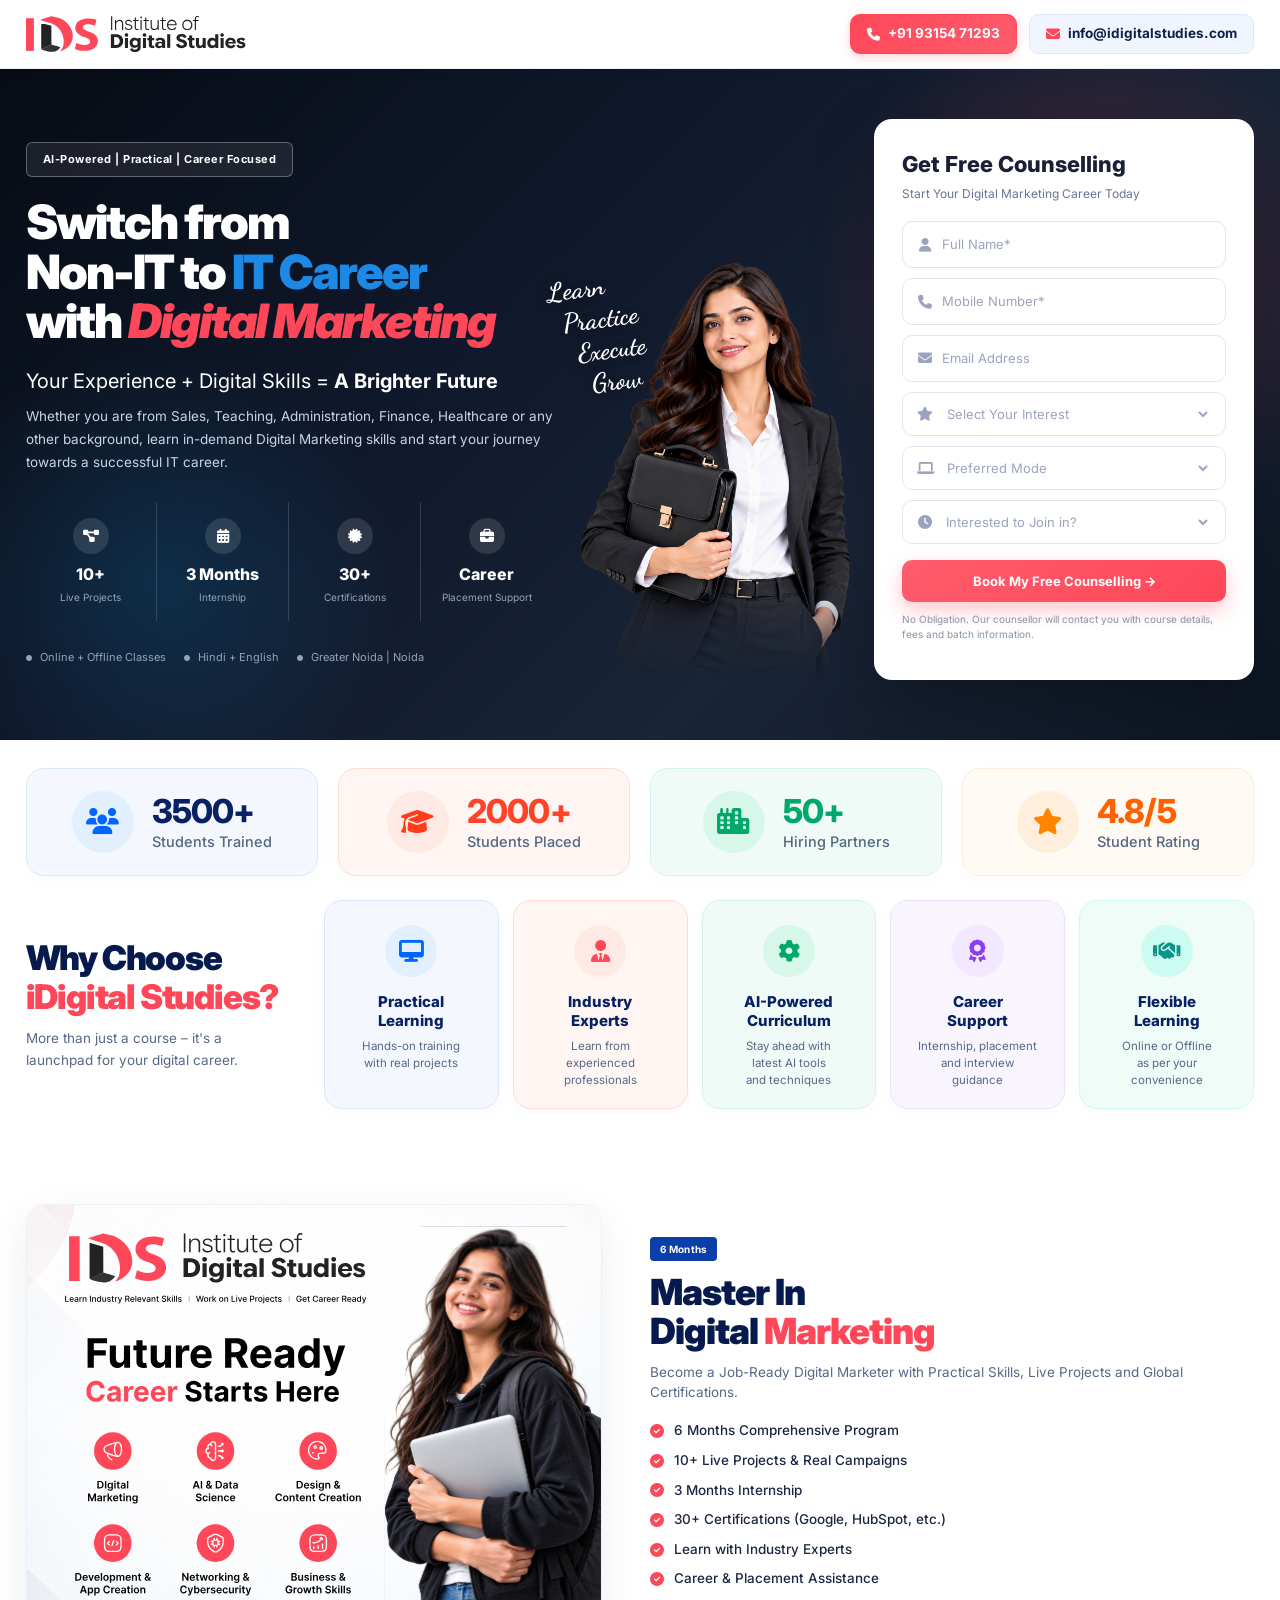
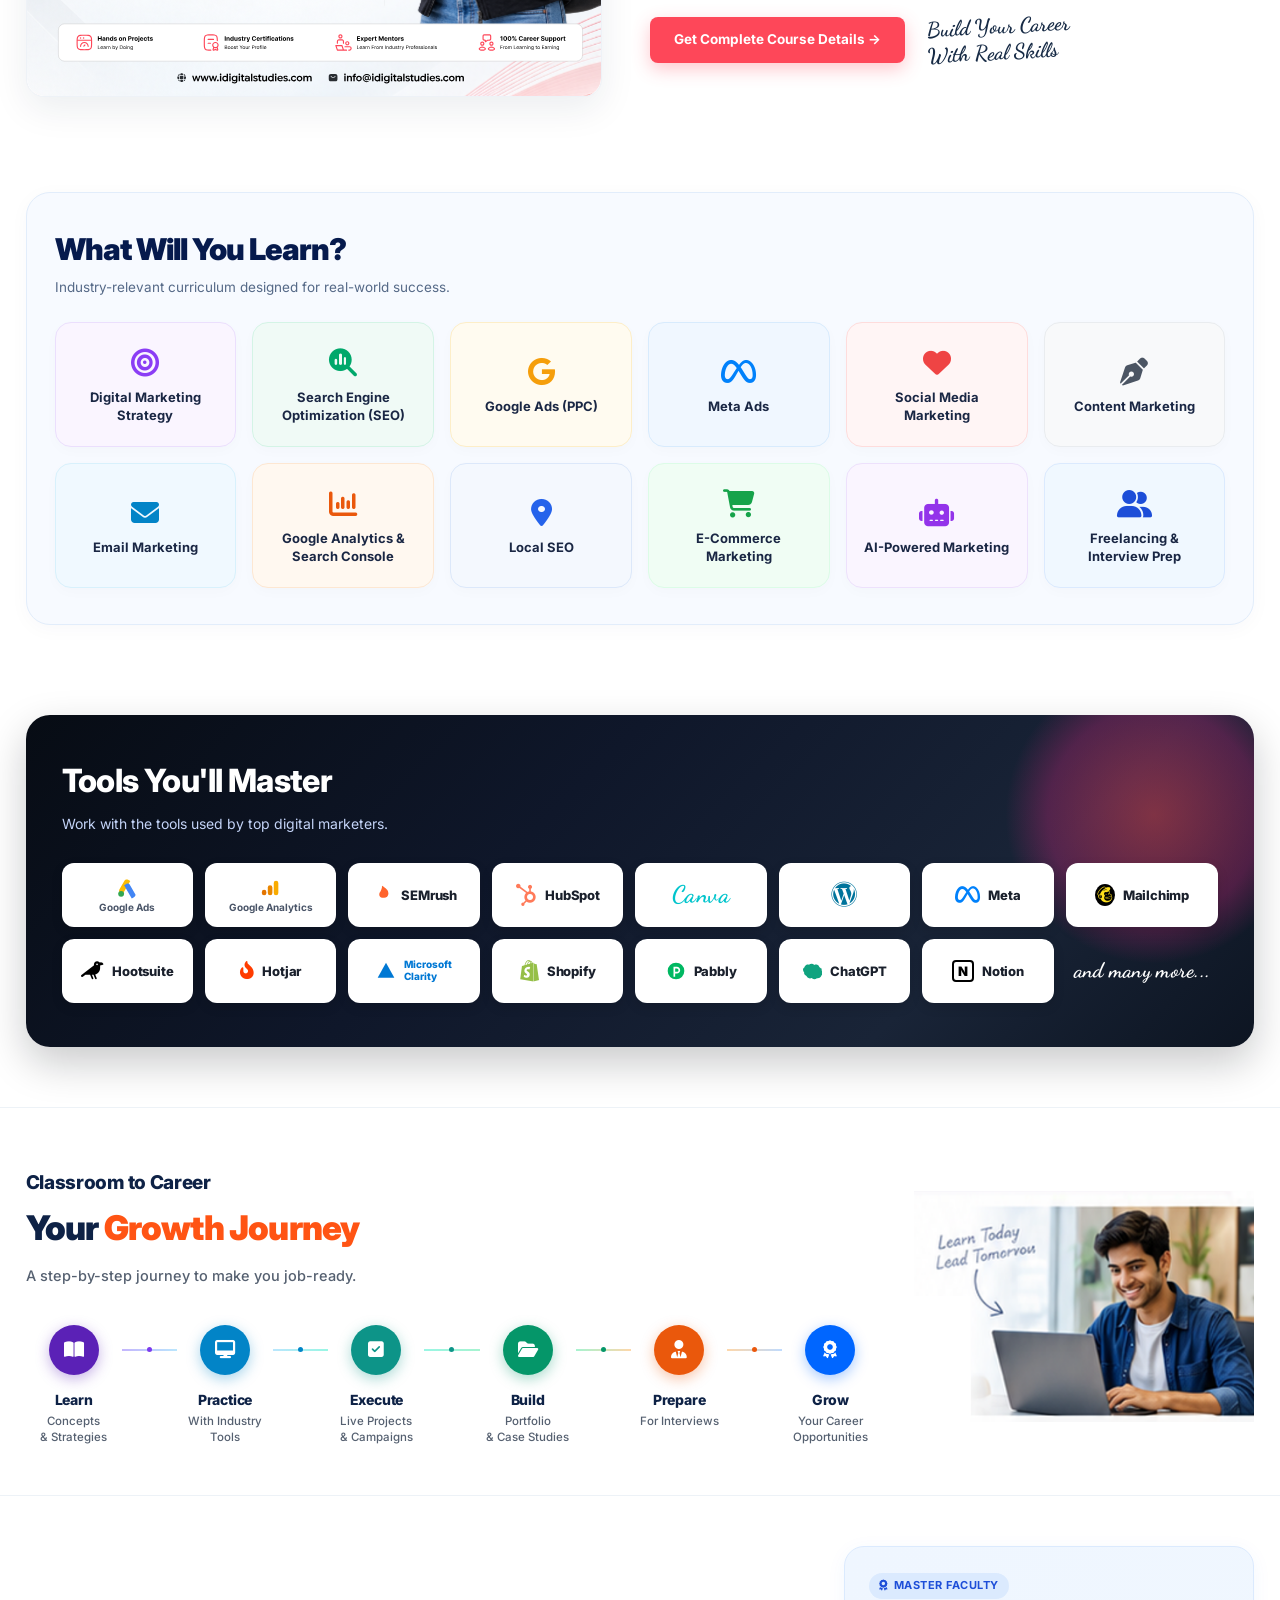
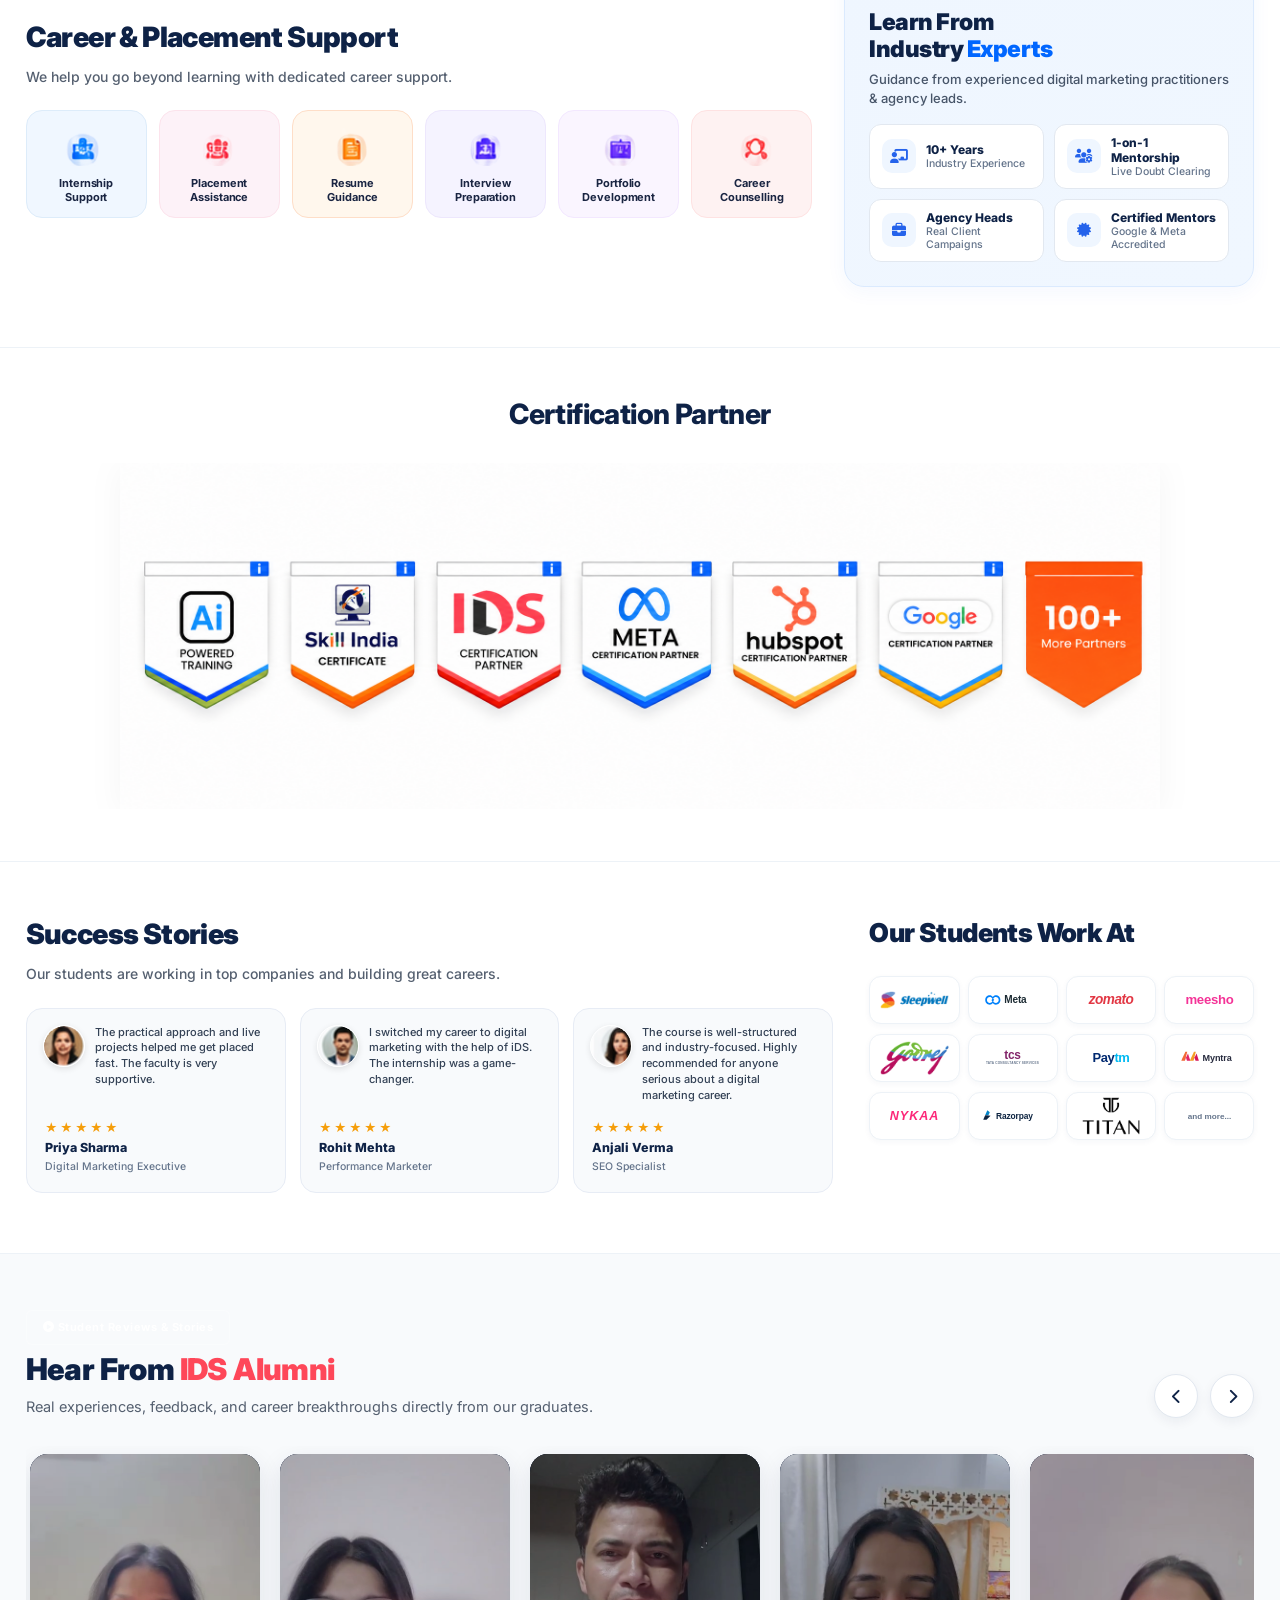
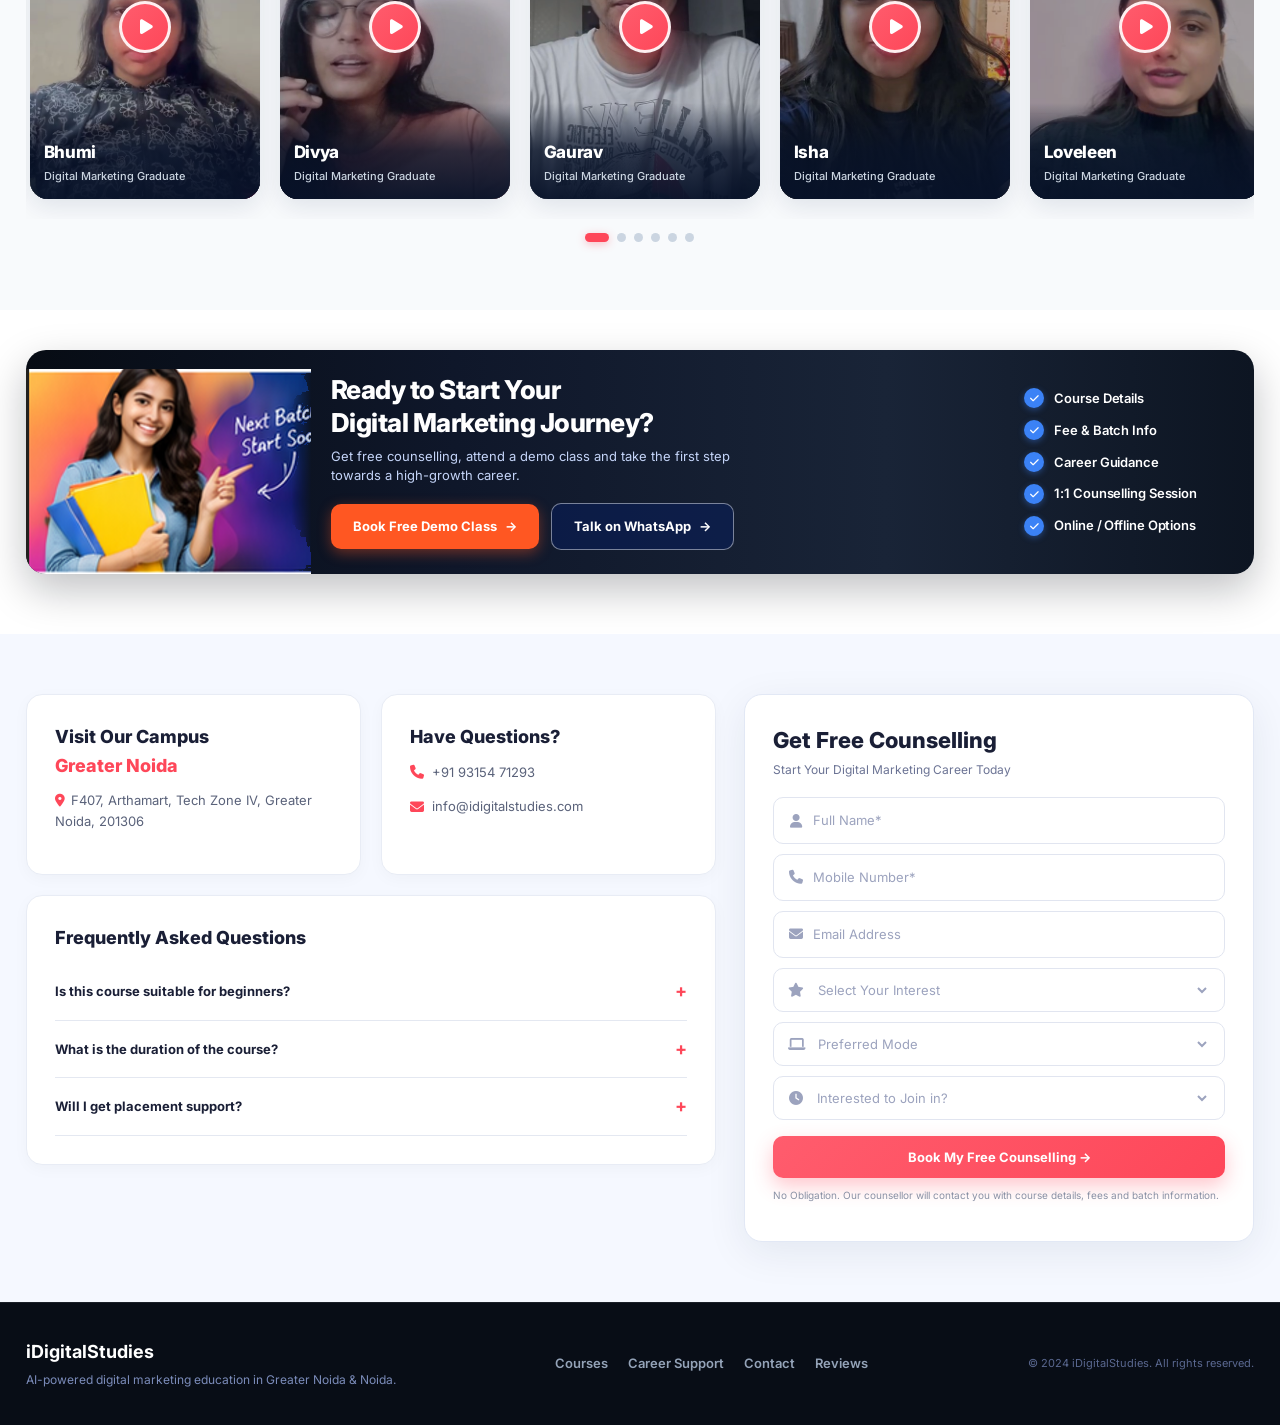
==== index.html @ e0385224 "Update landing page 4: lp4 domain, business hero copy & theme" ====
<!DOCTYPE html>
<html lang="en">
<head>
  <meta charset="UTF-8">
  <meta name="viewport" content="width=device-width, initial-scale=1.0">
  <meta http-equiv="X-UA-Compatible" content="IE=edge">

  <!-- PRIMARY METADATA -->
  <title>Master Digital Marketing Course in Greater Noida &amp; Noida | iDigitalStudies</title>
  <meta name="description" content="Join iDigitalStudies for Master Digital Marketing Course in Greater Noida &amp; Noida. Learn SEO, Google Ads, Meta Ads, AI Tools with live projects &amp; 100% placement support. Book free demo class!">
  <meta name="keywords" content="digital marketing course in greater noida, digital marketing institute in noida, master digital marketing course, seo training greater noida, google ads course, meta ads training, ai in digital marketing">
  <meta name="author" content="iDigitalStudies">
  <link rel="canonical" href="https://lp4.idigitalstudies.com/">
  <meta name="robots" content="index, follow, max-image-preview:large, max-snippet:-1, max-video-preview:-1">
  <meta name="theme-color" content="#fe4759">

  <!-- LOCAL SEO GEO-TARGETING (Greater Noida & Noida West) -->
  <meta name="geo.region" content="IN-UP">
  <meta name="geo.placename" content="Greater Noida">
  <meta name="geo.position" content="28.5996;77.4447">
  <meta name="ICBM" content="28.5996, 77.4447">

  <!-- OPEN GRAPH (Facebook, WhatsApp, LinkedIn Rich Previews) -->
  <meta property="og:type" content="website">
  <meta property="og:locale" content="en_IN">
  <meta property="og:site_name" content="iDigitalStudies">
  <meta property="og:title" content="Master Digital Marketing Course in Greater Noida &amp; Noida | iDigitalStudies">
  <meta property="og:description" content="AI-Powered practical training, live client projects, and 100% career placement support in Greater Noida. Turn your passion into a high-growth career!">
  <meta property="og:url" content="https://lp4.idigitalstudies.com/">
  <meta property="og:image" content="https://lp4.idigitalstudies.com/assets/Frame_136.svg">
  <meta property="og:image:alt" content="iDigitalStudies Master Digital Marketing Course Curriculum">

  <!-- TWITTER CARDS -->
  <meta name="twitter:card" content="summary_large_image">
  <meta name="twitter:title" content="Master Digital Marketing Course in Greater Noida &amp; Noida | iDigitalStudies">
  <meta name="twitter:description" content="AI-Powered practical training, live client projects, and 100% career placement support in Greater Noida. Enquire now!">
  <meta name="twitter:image" content="https://lp4.idigitalstudies.com/assets/Frame_136.svg">

  <!-- PERFORMANCE & RESOURCE HINTS -->
  <link rel="preconnect" href="https://fonts.googleapis.com">
  <link rel="preconnect" href="https://fonts.gstatic.com" crossorigin>
  <link rel="preload" as="image" href="assets/business_model.png" type="image/png">
  <link rel="preload" as="image" href="assets/IDS_new_logo.svg" type="image/svg+xml">

  <!-- STYLES -->
  <link href="https://fonts.googleapis.com/css2?family=Inter:wght@400;500;600;700;800;900&family=Dancing+Script:wght@700&display=swap" rel="stylesheet">
  <link rel="stylesheet" href="https://cdnjs.cloudflare.com/ajax/libs/font-awesome/6.5.1/css/all.min.css">
  <link rel="stylesheet" href="style.css?v=4.0">

  <!-- COMPREHENSIVE STRUCTURED DATA (JSON-LD SCHEMA.ORG) -->
  <script type="application/ld+json">
  {
    "@context": "https://schema.org",
    "@graph": [
      {
        "@type": ["EducationalOrganization", "LocalBusiness"],
        "@id": "https://idigitalstudies.com/#organization",
        "name": "iDigitalStudies",
        "legalName": "iDigitalStudies Education & Training",
        "url": "https://idigitalstudies.com/",
        "sameAs": [
          "https://lp4.idigitalstudies.com/"
        ],    
        "logo": "https://lp4.idigitalstudies.com/assets/IDS_new_logo.svg",
        "image": "https://lp4.idigitalstudies.com/assets/Frame_136.svg",
        "description": "Premier digital marketing training institute in Greater Noida offering practical AI-powered courses, live client projects, and career placement assistance.",
        "telephone": "+919315471293",
        "email": "info@idigitalstudies.com",
        "priceRange": "₹₹",
        "address": {
          "@type": "PostalAddress",
          "streetAddress": "F407, Arthamart, Tech Zone IV",
          "addressLocality": "Greater Noida",
          "addressRegion": "Uttar Pradesh",
          "postalCode": "201306",
          "addressCountry": "IN"
        },
        "geo": {
          "@type": "GeoCoordinates",
          "latitude": 28.5996,
          "longitude": 77.4447
        },
        "openingHoursSpecification": {
          "@type": "OpeningHoursSpecification",
          "dayOfWeek": ["Monday", "Tuesday", "Wednesday", "Thursday", "Friday", "Saturday"],
          "opens": "09:00",
          "closes": "19:00"
        },
        "aggregateRating": {
          "@type": "AggregateRating",
          "ratingValue": "4.9",
          "reviewCount": "350",
          "bestRating": "5",
          "worstRating": "1"
        }
      },
      {
        "@type": "Course",
        "@id": "https://lp4.idigitalstudies.com/#course",
        "url": "https://lp4.idigitalstudies.com/",
        "name": "Master in Digital Marketing Course",
        "description": "Comprehensive practical digital marketing training covering SEO, Google Ads, Meta Ads, Social Media, Content Marketing, Google Analytics, AI Tools, and 100% placement support.",
        "provider": {
          "@id": "https://idigitalstudies.com/#organization"
        },
        "courseCode": "IDG-MDM",
        "educationalCredentialAwarded": "Professional Certification in Digital Marketing & AI Tools",
        "timeToComplete": "P6M",
        "hasCourseInstance": {
          "@type": "CourseInstance",
          "courseMode": ["Onsite", "Online", "Blended"],
          "courseWorkload": "6 Months (3 Months Intensive Training + 3 Months Internship)",
          "location": {
            "@type": "Place",
            "name": "iDigitalStudies Campus",
            "address": {
              "@type": "PostalAddress",
              "streetAddress": "F407, Arthamart, Tech Zone IV",
              "addressLocality": "Greater Noida",
              "postalCode": "201306",
              "addressCountry": "IN"
            }
          }
        },
        "offers": {
          "@type": "Offer",
          "category": "Paid",
          "priceCurrency": "INR",
          "availability": "https://schema.org/InStock",
          "url": "https://lp4.idigitalstudies.com/#contact"
        }
      },
      {
        "@type": "FAQPage",
        "@id": "https://lp4.idigitalstudies.com/#faq",
        "mainEntity": [
          {
            "@type": "Question",
            "name": "Is this course suitable for beginners?",
            "acceptedAnswer": {
              "@type": "Answer",
              "text": "Yes! Our course is designed for beginners as well as working professionals looking to upgrade their skills."
            }
          },
          {
            "@type": "Question",
            "name": "What is the duration of the course?",
            "acceptedAnswer": {
              "@type": "Answer",
              "text": "The Master in Digital Marketing course is 6 months, including 3 months of internship."
            }
          },
          {
            "@type": "Question",
            "name": "Will I get placement support?",
            "acceptedAnswer": {
              "@type": "Answer",
              "text": "Yes, we provide dedicated placement and career support to all students."
            }
          }
        ]
      },
      {
        "@type": "BreadcrumbList",
        "@id": "https://lp4.idigitalstudies.com/#breadcrumb",
        "itemListElement": [
          {
            "@type": "ListItem",
            "position": 1,
            "name": "iDigitalStudies Institute",
            "item": "https://idigitalstudies.com/"
          },
          {
            "@type": "ListItem",
            "position": 2,
            "name": "Course Landing Page",
            "item": "https://lp4.idigitalstudies.com/"
          },
          {
            "@type": "ListItem",
            "position": 3,
            "name": "Master in Digital Marketing",
            "item": "https://lp4.idigitalstudies.com/#curriculum"
          }
        ]
      },
      {
        "@type": "WebSite",
        "@id": "https://lp4.idigitalstudies.com/#website",
        "url": "https://lp4.idigitalstudies.com/",
        "name": "iDigitalStudies Landing Page",
        "description": "Master Digital Marketing Course Admissions in Greater Noida & Noida",
        "publisher": {
          "@id": "https://idigitalstudies.com/#organization"
        }
      }
    ]
  }
  </script>

  <!-- Meta Pixel Code -->
  <script>
  !function(f,b,e,v,n,t,s)
  {if(f.fbq)return;n=f.fbq=function(){n.callMethod?
  n.callMethod.apply(n,arguments):n.queue.push(arguments)};
  if(!f._fbq)f._fbq=n;n.push=n;n.loaded=!0;n.version='2.0';
  n.queue=[];t=b.createElement(e);t.async=!0;
  t.src=v;s=b.getElementsByTagName(e)[0];
  s.parentNode.insertBefore(t,s)}(window, document,'script',
  'https://connect.facebook.net/en_US/fbevents.js');
  fbq('init', '1486883099250043');
  fbq('track', 'PageView');
  </script>
  <noscript><img height="1" width="1" style="display:none"
  src="https://www.facebook.com/tr?id=1486883099250043&ev=PageView&noscript=1"
  /></noscript>
  <!-- End Meta Pixel Code -->
</head>
<body>

<!-- HEADER -->
<header class="site-header" id="top">
  <div class="container nav-wrap">
    <a class="brand" href="#top" aria-label="iDigitalStudies home">
      <img src="assets/IDS_new_logo.svg" alt="iDigitalStudies - Master Digital Marketing Course Institute in Greater Noida" class="brand-logo-img" width="220" height="38">
    </a>

    <div class="header-right">
      <a href="tel:+919315471293" class="nav-phone-link">
        <i class="fas fa-phone"></i>
        <span>+91 93154 71293</span>
      </a>
      <a href="mailto:info@idigitalstudies.com" class="nav-mail-link">
        <i class="fas fa-envelope"></i>
        <span>info@idigitalstudies.com</span>
      </a>
    </div>
  </div>
</header>

<main>

<!-- HERO SECTION -->
<section class="hero">
  <div class="container hero-grid">
    <div class="hero-copy">
      <span class="eyebrow">AI-Powered | Practical | Career Focused</span>
      <h1>Switch from<br><span class="title-line-2">Non-IT to <span class="text-blue">IT Career</span></span><br><span class="title-line-3">with <em class="text-orange">Digital Marketing</em></span></h1>
      <p class="hero-lead">Your Experience + Digital Skills = <b>A Brighter Future</b></p>
      <p class="hero-text">Whether you are from Sales, Teaching, Administration, Finance, Healthcare or any other background, learn in-demand Digital Marketing skills and start your journey towards a successful IT career.</p>

      <div class="hero-stats">
        <div class="hero-stat">
          <div class="stat-icon"><i class="fas fa-project-diagram"></i></div>
          <b>10+</b><span>Live Projects</span>
        </div>
        <div class="hero-stat">
          <div class="stat-icon"><i class="fas fa-calendar-alt"></i></div>
          <b>3 Months</b><span>Internship</span>
        </div>
        <div class="hero-stat">
          <div class="stat-icon"><i class="fas fa-certificate"></i></div>
          <b>30+</b><span>Certifications</span>
        </div>
        <div class="hero-stat">
          <div class="stat-icon"><i class="fas fa-briefcase"></i></div>
          <b>Career</b><span>Placement Support</span>
        </div>
      </div>

      <div class="hero-actions">
        <a class="btn btn-orange" href="#contact">Book Free Demo Class <span>→</span></a>
      </div>
      <div class="hero-meta">
        <span><i class="fas fa-circle" style="font-size:6px;vertical-align:middle;margin-right:5px"></i> Online + Offline Classes</span>
        <span><i class="fas fa-circle" style="font-size:6px;vertical-align:middle;margin-right:5px"></i> Hindi + English</span>
        <span><i class="fas fa-circle" style="font-size:6px;vertical-align:middle;margin-right:5px"></i> Greater Noida | Noida</span>
      </div>
    </div>

    <div class="hero-center">
      <div class="hero-image-wrap">
        <div class="hero-script-tag">
          <span>Learn</span>
          <span>Practice</span>
          <span>Execute</span>
          <span>Grow</span>
        </div>
        <img src="assets/business_model.png" alt="Digital Marketing Professional at iDigitalStudies" class="hero-person-img" fetchpriority="high" decoding="async">
      </div>
    </div>

    <div class="hero-form-wrap" id="leadModalWrap" role="dialog" aria-modal="true" aria-labelledby="modalFormTitle">
      <div class="hero-form-card" id="contact">
        <div class="sheet-drag-handle" aria-hidden="true"></div>
        <button type="button" class="sheet-close-btn" id="closeFormModal" aria-label="Close form">&times;</button>
        <h2 id="modalFormTitle">Get Free Counselling</h2>
        <p class="form-subtitle">Start Your Digital Marketing Career Today</p>
        <form id="leadForm">
          <label>
            <div class="input-wrap">
              <i class="fas fa-user"></i>
              <input required name="name" type="text" placeholder="Full Name*">
            </div>
          </label>
          <label>
            <div class="input-wrap">
              <i class="fas fa-phone"></i>
              <input required name="phone" type="tel" inputmode="tel" placeholder="Mobile Number*">
            </div>
          </label>
          <label>
            <div class="input-wrap">
              <i class="fas fa-envelope"></i>
              <input name="email" type="email" placeholder="Email Address">
            </div>
          </label>
          <label>
            <div class="input-wrap">
              <i class="fas fa-star"></i>
              <select name="course">
                <option>Select Your Interest</option>
                <option>Master in Digital Marketing</option>
                <option>Digital Marketing Specialist</option>
                <option>Business Owner Program</option>
              </select>
            </div>
          </label>
          <label>
            <div class="input-wrap">
              <i class="fas fa-laptop"></i>
              <select name="mode">
                <option value="">Preferred Mode</option>
                <option>Offline</option>
                <option>Online</option>
                <option>Both / Flexible</option>
              </select>
            </div>
          </label>
          <label>
            <div class="input-wrap">
              <i class="fas fa-clock"></i>
              <select name="timeline">
                <option value="">Interested to Join in?</option>
                <option value="Immediate Joining">Immediate Joining</option>
                <option value="1 - 2 Months">1 - 2 Months</option>
                <option value="Still Thinking">Still Thinking</option>
              </select>
            </div>
          </label>
          <button class="btn btn-orange btn-full" type="submit">Book My Free Counselling →</button>
          <small class="privacy">No Obligation. Our counsellor will contact you with course details, fees and batch information.</small>
          <div class="form-message" id="formMessage" role="status"></div>
        </form>
      </div>
    </div>
  </div>
</section>

<!-- NUMBERS / CREDIBILITY SECTION -->
<section class="numbers">
  <div class="container numbers-grid">
    <div class="number-card card-blue">
      <div class="num-icon blue"><i class="fas fa-users"></i></div>
      <div class="num-content">
        <strong data-count="3500">3500+</strong>
        <span>Students Trained</span>
      </div>
    </div>
    <div class="number-card card-coral">
      <div class="num-icon coral"><i class="fas fa-graduation-cap"></i></div>
      <div class="num-content">
        <strong data-count="2000">2000+</strong>
        <span>Students Placed</span>
      </div>
    </div>
    <div class="number-card card-green">
      <div class="num-icon green"><i class="fas fa-city"></i></div>
      <div class="num-content">
        <strong data-count="50">50+</strong>
        <span>Hiring Partners</span>
      </div>
    </div>
    <div class="number-card card-amber">
      <div class="num-icon amber"><i class="fas fa-star"></i></div>
      <div class="num-content">
        <strong>4.8/5</strong>
        <span>Student Rating</span>
      </div>
    </div>
  </div>
</section>

<!-- WHY CHOOSE SECTION -->
<section class="why-section" id="why">
  <div class="container">
    <div class="why-header">
      <div class="why-title">
        <h2>Why Choose<br><span class="text-orange">iDigital Studies?</span></h2>
        <p>More than just a course – it's a launchpad for your digital career.</p>
      </div>
      <div class="feature-grid">
        <article class="feature feature-blue">
          <div class="icon icon-blue"><i class="fas fa-desktop"></i></div>
          <h3>Practical<br>Learning</h3>
          <p>Hands-on training<br>with real projects</p>
        </article>
        <article class="feature feature-orange">
          <div class="icon icon-orange"><i class="fas fa-user-tie"></i></div>
          <h3>Industry<br>Experts</h3>
          <p>Learn from<br>experienced<br>professionals</p>
        </article>
        <article class="feature feature-green">
          <div class="icon icon-green"><i class="fas fa-gear"></i></div>
          <h3>AI-Powered<br>Curriculum</h3>
          <p>Stay ahead with<br>latest AI tools<br>and techniques</p>
        </article>
        <article class="feature feature-purple">
          <div class="icon icon-purple"><i class="fas fa-award"></i></div>
          <h3>Career<br>Support</h3>
          <p>Internship, placement<br>and interview<br>guidance</p>
        </article>
        <article class="feature feature-teal">
          <div class="icon icon-teal"><i class="fas fa-handshake"></i></div>
          <h3>Flexible<br>Learning</h3>
          <p>Online or Offline<br>as per your<br>convenience</p>
        </article>
      </div>
    </div>
  </div>
</section>

<!-- COURSE SECTION -->
<section class="course-section" id="courses">
  <div class="container course-grid">
    <div class="course-image">
      <img src="assets/Frame_136.svg" alt="Master In Digital Marketing - iDigitalStudies" loading="lazy">
    </div>
    <div class="course-copy">
      <span class="pill">6 Months</span>
      <h2>Master In<br>Digital <span class="text-orange">Marketing</span></h2>
      <p>Become a Job-Ready Digital Marketer with Practical Skills, Live Projects and Global Certifications.</p>
      <ul class="check-list">
        <li><i class="fas fa-check-circle"></i> 6 Months Comprehensive Program</li>
        <li><i class="fas fa-check-circle"></i> 10+ Live Projects &amp; Real Campaigns</li>
        <li><i class="fas fa-check-circle"></i> 3 Months Internship</li>
        <li><i class="fas fa-check-circle"></i> 30+ Certifications (Google, HubSpot, etc.)</li>
        <li><i class="fas fa-check-circle"></i> Learn with Industry Experts</li>
        <li><i class="fas fa-check-circle"></i> Career &amp; Placement Assistance</li>
      </ul>
      <div class="course-actions-row">
        <a href="#curriculum" class="btn btn-orange">Get Complete Course Details →</a>
        <div class="handwriting">Build Your Career<br>With Real Skills</div>
      </div>
    </div>
  </div>
</section>

<!-- CURRICULUM SECTION -->
<section class="curriculum-section" id="curriculum">
  <div class="container">
    <div class="curriculum-box">
      <div class="section-head-row">
        <div>
          <h2>What Will You Learn?</h2>
          <p>Industry-relevant curriculum designed for real-world success.</p>
        </div>
      </div>
      <div class="curriculum-grid">
        <div class="topic topic-strategy"><i class="fas fa-bullseye"></i><span>Digital Marketing Strategy</span></div>
        <div class="topic topic-seo"><i class="fas fa-magnifying-glass-chart"></i><span>Search Engine Optimization (SEO)</span></div>
        <div class="topic topic-gads"><i class="fab fa-google"></i><span>Google Ads (PPC)</span></div>
        <div class="topic topic-meta"><i class="fab fa-meta"></i><span>Meta Ads</span></div>
        <div class="topic topic-smm"><i class="fas fa-heart"></i><span>Social Media Marketing</span></div>
        <div class="topic topic-content"><i class="fas fa-pen-nib"></i><span>Content Marketing</span></div>
        <div class="topic topic-email"><i class="fas fa-envelope"></i><span>Email Marketing</span></div>
        <div class="topic topic-analytics"><i class="fas fa-chart-column"></i><span>Google Analytics &amp; Search Console</span></div>
        <div class="topic topic-local"><i class="fas fa-location-dot"></i><span>Local SEO</span></div>
        <div class="topic topic-ecom"><i class="fas fa-cart-shopping"></i><span>E-Commerce Marketing</span></div>
        <div class="topic topic-ai"><i class="fas fa-robot"></i><span>AI-Powered Marketing</span></div>
        <div class="topic topic-freelance"><i class="fas fa-user-group"></i><span>Freelancing &amp; Interview Prep</span></div>
      </div>
    </div>
  </div>
</section>

<!-- TOOLS SECTION -->
<section class="tools-section">
  <div class="container">
    <div class="tools-card">
      <div class="tools-header">
        <h2>Tools You'll Master</h2>
        <p>Work with the tools used by top digital marketers.</p>
      </div>
      <div class="tools-grid">
        <!-- Row 1 -->
        <div class="tool-card tool-gads">
          <svg viewBox="0 0 24 24" width="22" height="22"><path fill="#fbbc04" d="M3.2 14.5l6-10.4c.8-1.4 2.6-1.9 4-1.1l2.4 1.4-8.4 14.5-2.4-1.4c-1.4-.8-1.9-2.6-1.1-4z"/><path fill="#4285f4" d="M21.2 19.1l-6-10.4c-.8-1.4-2.6-1.9-4-1.1L8.8 9l8.4 14.5 2.4-1.4c1.4-.8 1.9-2.6 1.6-3z"/><circle fill="#34a853" cx="5.6" cy="18.4" r="3.2"/></svg>
          <span class="tool-text-sm">Google Ads</span>
        </div>
        <div class="tool-card tool-analytics">
          <svg viewBox="0 0 24 24" width="22" height="22"><rect x="15" y="4" width="5" height="16" rx="2.5" fill="#f9ab00"/><rect x="8.5" y="9" width="5" height="11" rx="2.5" fill="#ea8600"/><rect x="2" y="14" width="5" height="6" rx="2.5" fill="#e37400"/></svg>
          <span class="tool-text-sm">Google Analytics</span>
        </div>
        <div class="tool-card tool-semrush">
          <svg viewBox="0 0 24 24" width="22" height="22" fill="#ff642d"><path d="M12 2c.5 3-2 5.5-2 8.5 0 2.5 1.8 4.5 4.3 4.5 2.5 0 4.7-2 4.7-4.5 0-4-3-6-7-8.5zm-1 8c0-2.5 1.5-4 1.5-4s-3.5 2.5-3.5 5.5c0 2 1.3 3.5 3.3 3.5 2 0 3.7-1.5 3.7-3.5 0-1-1-2-1.5-2.5-.5 1-1.5 1.5-2.5 1.5-1 0-1.5-.5-1.5-.5z"/></svg>
          <span class="tool-text-bold">SEMrush</span>
        </div>
        <div class="tool-card tool-hubspot">
          <i class="fab fa-hubspot" style="color:#ff7a59;font-size:22px;"></i>
          <span class="tool-text-bold">HubSpot</span>
        </div>
        <div class="tool-card tool-canva">
          <span class="canva-wordmark">Canva</span>
        </div>
        <div class="tool-card tool-wp">
          <i class="fab fa-wordpress" style="color:#00749c;font-size:26px;"></i>
        </div>
        <div class="tool-card tool-meta">
          <i class="fab fa-meta" style="color:#0081fb;font-size:20px;"></i>
          <span class="tool-text-bold">Meta</span>
        </div>
        <div class="tool-card tool-mailchimp">
          <i class="fab fa-mailchimp" style="color:#ffe01b;background:#000;border-radius:50%;padding:2px;font-size:18px;"></i>
          <span class="tool-text-bold">Mailchimp</span>
        </div>

        <!-- Row 2 -->
        <div class="tool-card tool-hootsuite">
          <i class="fas fa-crow" style="color:#000;font-size:18px;"></i>
          <span class="tool-text-bold">Hootsuite</span>
        </div>
        <div class="tool-card tool-hotjar">
          <i class="fas fa-fire-flame-curved" style="color:#ff3c00;font-size:18px;"></i>
          <span class="tool-text-bold">Hotjar</span>
        </div>
        <div class="tool-card tool-clarity">
          <svg viewBox="0 0 24 24" width="20" height="20"><path fill="#0078d4" d="M12 2L2 20h20L12 2z"/></svg>
          <span class="clarity-text">Microsoft<br>Clarity</span>
        </div>
        <div class="tool-card tool-shopify">
          <i class="fab fa-shopify" style="color:#95bf47;font-size:22px;"></i>
          <span class="tool-text-bold">Shopify</span>
        </div>
        <div class="tool-card tool-pabbly">
          <svg viewBox="0 0 24 24" width="20" height="20" fill="#00b862"><circle cx="12" cy="12" r="10"/><path fill="#fff" d="M9 7h4c2.2 0 4 1.8 4 4s-1.8 4-4 4H11v4H9V7zm2 6h2c1.1 0 2-.9 2-2s-.9-2-2-2h-2v4z"/></svg>
          <span class="tool-text-bold">Pabbly</span>
        </div>
        <div class="tool-card tool-chatgpt">
          <svg viewBox="0 0 24 24" width="20" height="20" fill="#10a37f"><path d="M22.3 9.4c-.2-.9-.8-1.7-1.5-2.2-.4-1.2-1.3-2.1-2.4-2.6-1.2-.5-2.6-.5-3.7.1-.8-.8-1.9-1.3-3.1-1.4-1.2 0-2.4.4-3.3 1.2-1.1-.3-2.3-.2-3.3.4-1 .6-1.8 1.6-2 2.7-1 .6-1.7 1.6-1.8 2.8 0 1.2.5 2.4 1.4 3.2-.2.9 0 1.9.5 2.7.5.8 1.4 1.4 2.3 1.6.4 1.2 1.3 2.1 2.4 2.6 1.2.5 2.6.5 3.7-.1.8.8 1.9 1.3 3.1 1.4 1.2 0 2.4-.4 3.3-1.2 1.1.3 2.3.2 3.3-.4 1-.6 1.8-1.6 2-2.7 1-.6 1.7-1.6 1.8-2.8 0-1.2-.5-2.4-1.4-3.2.2-.9 0-1.9-.5-2.7-.2-.3-.5-.6-.9-.8z"/></svg>
          <span class="tool-text-bold">ChatGPT</span>
        </div>
        <div class="tool-card tool-notion">
          <span class="notion-badge">N</span>
          <span class="tool-text-bold">Notion</span>
        </div>
        <div class="tool-more-slot">
          <span class="tools-more-text">and many more...</span>
        </div>
      </div>
    </div>
  </div>
</section>

<!-- CLASSROOM TO CAREER / YOUR GROWTH JOURNEY -->
<section class="journey-section" id="career">
  <div class="container journey-container">
    <div class="journey-left">
      <div class="journey-header">
        <span class="journey-kicker">Classroom to Career</span>
        <h2>Your <span class="text-orange">Growth Journey</span></h2>
        <p>A step-by-step journey to make you job-ready.</p>
      </div>

      <div class="journey-timeline">
        <!-- Step 1 -->
        <div class="j-step">
          <div class="j-node j-purple"><i class="fas fa-book-open"></i></div>
          <div class="j-info">
            <strong>Learn</strong>
            <span>Concepts<br>&amp; Strategies</span>
          </div>
        </div>
        <div class="j-line line-purple"><span class="j-dot"></span></div>

        <!-- Step 2 -->
        <div class="j-step">
          <div class="j-node j-cyan"><i class="fas fa-desktop"></i></div>
          <div class="j-info">
            <strong>Practice</strong>
            <span>With Industry<br>Tools</span>
          </div>
        </div>
        <div class="j-line line-cyan"><span class="j-dot"></span></div>

        <!-- Step 3 -->
        <div class="j-step">
          <div class="j-node j-teal"><i class="fas fa-square-check"></i></div>
          <div class="j-info">
            <strong>Execute</strong>
            <span>Live Projects<br>&amp; Campaigns</span>
          </div>
        </div>
        <div class="j-line line-teal"><span class="j-dot"></span></div>

        <!-- Step 4 -->
        <div class="j-step">
          <div class="j-node j-green"><i class="fas fa-folder-open"></i></div>
          <div class="j-info">
            <strong>Build</strong>
            <span>Portfolio<br>&amp; Case Studies</span>
          </div>
        </div>
        <div class="j-line line-green"><span class="j-dot"></span></div>

        <!-- Step 5 -->
        <div class="j-step">
          <div class="j-node j-orange"><i class="fas fa-user-tie"></i></div>
          <div class="j-info">
            <strong>Prepare</strong>
            <span>For Interviews</span>
          </div>
        </div>
        <div class="j-line line-orange"><span class="j-dot"></span></div>

        <!-- Step 6 -->
        <div class="j-step">
          <div class="j-node j-blue"><i class="fas fa-award"></i></div>
          <div class="j-info">
            <strong>Grow</strong>
            <span>Your Career<br>Opportunities</span>
          </div>
        </div>
      </div>
    </div>

    <div class="journey-right">
      <img src="assets/journey_student_clean.png" alt="Classroom to Career Digital Marketing Growth Journey - iDigitalStudies" class="journey-student-img" loading="lazy" decoding="async">
    </div>
  </div>
</section>

<!-- CAREER & PLACEMENT SUPPORT -->
<section class="support-section" id="career-support">
  <div class="container support-container">
    <!-- Left: Career & Placement Support -->
    <div class="support-left">
      <div class="support-header">
        <h2>Career &amp; Placement Support</h2>
        <p>We help you go beyond learning with dedicated career support.</p>
      </div>

      <div class="support-cards-row">
        <!-- Card 1 -->
        <div class="career-feature-card card-blue">
          <div class="career-icon-wrap">
            <img src="assets/career_icon_clean_1.png" alt="Internship Support" class="career-icon-img">
          </div>
          <span class="career-card-label">Internship<br>Support</span>
        </div>

        <!-- Card 2 -->
        <div class="career-feature-card card-pink">
          <div class="career-icon-wrap">
            <img src="assets/career_icon_clean_2.png" alt="Placement Assistance" class="career-icon-img">
          </div>
          <span class="career-card-label">Placement<br>Assistance</span>
        </div>

        <!-- Card 3 -->
        <div class="career-feature-card card-amber">
          <div class="career-icon-wrap">
            <img src="assets/career_icon_clean_3.png" alt="Resume Guidance" class="career-icon-img">
          </div>
          <span class="career-card-label">Resume<br>Guidance</span>
        </div>

        <!-- Card 4 -->
        <div class="career-feature-card card-purple">
          <div class="career-icon-wrap">
            <img src="assets/career_icon_clean_4.png" alt="Interview Preparation" class="career-icon-img">
          </div>
          <span class="career-card-label">Interview<br>Preparation</span>
        </div>

        <!-- Card 5 -->
        <div class="career-feature-card card-violet">
          <div class="career-icon-wrap">
            <img src="assets/career_icon_clean_5.png" alt="Portfolio Development" class="career-icon-img">
          </div>
          <span class="career-card-label">Portfolio<br>Development</span>
        </div>

        <!-- Card 6 -->
        <div class="career-feature-card card-coral">
          <div class="career-icon-wrap">
            <img src="assets/career_icon_clean_6.png" alt="Career Counselling" class="career-icon-img">
          </div>
          <span class="career-card-label">Career<br>Counselling</span>
        </div>
      </div>
    </div>

    <!-- Right: Learn From Industry Experts -->
    <div class="experts-banner-card">
      <div class="experts-banner-content">
        <span class="experts-tag"><i class="fas fa-award"></i> Master Faculty</span>
        <h3>Learn From<br>Industry <span class="text-blue">Experts</span></h3>
        <p>Guidance from experienced digital marketing practitioners &amp; agency leads.</p>
        <div class="experts-badges-list">
          <div class="expert-badge-item">
            <div class="eb-icon"><i class="fas fa-chalkboard-teacher"></i></div>
            <div class="eb-text">
              <strong>10+ Years</strong>
              <span>Industry Experience</span>
            </div>
          </div>
          <div class="expert-badge-item">
            <div class="eb-icon"><i class="fas fa-users-cog"></i></div>
            <div class="eb-text">
              <strong>1-on-1 Mentorship</strong>
              <span>Live Doubt Clearing</span>
            </div>
          </div>
          <div class="expert-badge-item">
            <div class="eb-icon"><i class="fas fa-briefcase"></i></div>
            <div class="eb-text">
              <strong>Agency Heads</strong>
              <span>Real Client Campaigns</span>
            </div>
          </div>
          <div class="expert-badge-item">
            <div class="eb-icon"><i class="fas fa-certificate"></i></div>
            <div class="eb-text">
              <strong>Certified Mentors</strong>
              <span>Google &amp; Meta Accredited</span>
            </div>
          </div>
        </div>
      </div>
    </div>
  </div>
</section>

<!-- CERTIFICATION PARTNER SECTION -->
<section class="partners-section" id="certifications">
  <div class="container">
    <div class="partners-box">
      <h2 class="partners-title">Certification Partner</h2>
      <div class="partners-image-wrap">
        <img src="assets/partners.png?v=2" alt="iDigitalStudies Certification Partners - AI, UGC, Adobe, Meta, HubSpot, Google, and 100+ More Partners" class="partners-img" loading="lazy" decoding="async">
      </div>
    </div>
  </div>
</section>

<!-- SUCCESS STORIES & OUR STUDENTS WORK AT -->
<section class="success-section" id="reviews">
  <div class="container success-container">
    <!-- Left: Success Stories -->
    <div class="success-left">
      <h2 class="success-title">Success Stories</h2>
      <p class="success-subtitle">Our students are working in top companies and building great careers.</p>
      
      <div class="success-cards-row">
        <!-- Testimonial 1 -->
        <div class="testimonial-card">
          <div class="t-top">
            <div class="t-avatar">
              <img src="assets/student_1.png" alt="Priya Sharma - iDigitalStudies Alumni" loading="lazy" decoding="async">
            </div>
            <p class="t-quote">The practical approach and live projects helped me get placed fast. The faculty is very supportive.</p>
          </div>
          <div class="t-bottom">
            <div class="t-stars">★★★★★</div>
            <div class="t-name">Priya Sharma</div>
            <div class="t-role">Digital Marketing Executive</div>
          </div>
        </div>

        <!-- Testimonial 2 -->
        <div class="testimonial-card">
          <div class="t-top">
            <div class="t-avatar">
              <img src="assets/student_2.png" alt="Rohit Mehta - iDigitalStudies Alumni" loading="lazy" decoding="async">
            </div>
            <p class="t-quote">I switched my career to digital marketing with the help of iDS. The internship was a game-changer.</p>
          </div>
          <div class="t-bottom">
            <div class="t-stars">★★★★★</div>
            <div class="t-name">Rohit Mehta</div>
            <div class="t-role">Performance Marketer</div>
          </div>
        </div>

        <!-- Testimonial 3 -->
        <div class="testimonial-card">
          <div class="t-top">
            <div class="t-avatar">
              <img src="assets/student_3.png" alt="Anjali Verma - iDigitalStudies Alumni" loading="lazy" decoding="async">
            </div>
            <p class="t-quote">The course is well-structured and industry-focused. Highly recommended for anyone serious about a digital marketing career.</p>
          </div>
          <div class="t-bottom">
            <div class="t-stars">★★★★★</div>
            <div class="t-name">Anjali Verma</div>
            <div class="t-role">SEO Specialist</div>
          </div>
        </div>
      </div>
    </div>

    <!-- Right: Our Students Work At -->
    <div class="students-work-at">
      <h3 class="work-at-title">Our Students Work At</h3>
      <div class="work-logos-grid">
        <div class="work-logo-pill"><img src="assets/company_sleepwell.png" alt="Sleepwell" loading="lazy" decoding="async"></div>
        <div class="work-logo-pill"><img src="assets/company_meta.svg" alt="Meta" loading="lazy" decoding="async"></div>
        <div class="work-logo-pill"><img src="assets/company_zomato.svg" alt="Zomato" loading="lazy" decoding="async"></div>
        <div class="work-logo-pill"><img src="assets/company_meesho.svg" alt="Meesho" loading="lazy" decoding="async"></div>
        <div class="work-logo-pill"><img src="assets/company_godrej.png" alt="Godrej" loading="lazy" decoding="async"></div>
        <div class="work-logo-pill"><img src="assets/company_tcs.svg" alt="TCS" loading="lazy" decoding="async"></div>
        <div class="work-logo-pill"><img src="assets/company_paytm.svg" alt="Paytm" loading="lazy" decoding="async"></div>
        <div class="work-logo-pill"><img src="assets/company_myntra.svg" alt="Myntra" loading="lazy" decoding="async"></div>
        <div class="work-logo-pill"><img src="assets/company_nykaa.svg" alt="Nykaa" loading="lazy" decoding="async"></div>
        <div class="work-logo-pill"><img src="assets/company_razorpay.svg" alt="Razorpay" loading="lazy" decoding="async"></div>
        <div class="work-logo-pill"><img src="assets/company_titan.png" alt="Titan" loading="lazy" decoding="async"></div>
        <div class="work-logo-pill"><img src="assets/company_more.svg" alt="and more hiring partners" loading="lazy" decoding="async"></div>
      </div>
    </div>
  </div>
</section>

<!-- HEAR FROM IDS ALUMNI VIDEO CAROUSEL SECTION -->
<section class="alumni-video-section" id="alumni-reviews">
  <div class="container">
    <div class="section-head-row alumni-head-row">
      <div class="section-head alumni-head">
        <span class="eyebrow"><i class="fas fa-play-circle"></i> Student Reviews &amp; Stories</span>
        <h2>Hear From <span class="text-orange">IDS Alumni</span></h2>
        <p>Real experiences, feedback, and career breakthroughs directly from our graduates.</p>
      </div>
      <div class="carousel-nav-arrows">
        <button type="button" class="carousel-arrow prev" id="alumniPrevBtn" aria-label="Previous video">
          <i class="fas fa-chevron-left"></i>
        </button>
        <button type="button" class="carousel-arrow next" id="alumniNextBtn" aria-label="Next video">
          <i class="fas fa-chevron-right"></i>
        </button>
      </div>
    </div>

    <div class="alumni-carousel-wrapper">
      <div class="alumni-carousel-track" id="alumniCarouselTrack">
        
        <!-- Video Card: Bhumi -->
        <div class="alumni-video-card">
          <div class="video-media-wrap">
            <video preload="none" playsinline poster="assets/videos/thumbnails/bhumi.jpg">
              <source src="assets/videos/Bhumi.mp4" type="video/mp4">
            </video>
            <div class="video-overlay">
              <button type="button" class="play-trigger" aria-label="Play video of Bhumi">
                <i class="fas fa-play"></i>
              </button>
            </div>
            <div class="video-info-gradient">
              <div class="alumni-meta">
                <h3 class="alumni-name">Bhumi</h3>
                <p class="alumni-course">Digital Marketing Graduate</p>
              </div>
            </div>
          </div>
        </div>

        <!-- Video Card: Divya -->
        <div class="alumni-video-card">
          <div class="video-media-wrap">
            <video preload="none" playsinline poster="assets/videos/thumbnails/divya.jpg">
              <source src="assets/videos/Divya.mp4" type="video/mp4">
            </video>
            <div class="video-overlay">
              <button type="button" class="play-trigger" aria-label="Play video of Divya">
                <i class="fas fa-play"></i>
              </button>
            </div>
            <div class="video-info-gradient">
              <div class="alumni-meta">
                <h3 class="alumni-name">Divya</h3>
                <p class="alumni-course">Digital Marketing Graduate</p>
              </div>
            </div>
          </div>
        </div>

        <!-- Video Card: Gaurav -->
        <div class="alumni-video-card">
          <div class="video-media-wrap">
            <video preload="none" playsinline poster="assets/videos/thumbnails/gaurav.jpg">
              <source src="assets/videos/Gaurav.mp4" type="video/mp4">
            </video>
            <div class="video-overlay">
              <button type="button" class="play-trigger" aria-label="Play video of Gaurav">
                <i class="fas fa-play"></i>
              </button>
            </div>
            <div class="video-info-gradient">
              <div class="alumni-meta">
                <h3 class="alumni-name">Gaurav</h3>
                <p class="alumni-course">Digital Marketing Graduate</p>
              </div>
            </div>
          </div>
        </div>

        <!-- Video Card: Isha -->
        <div class="alumni-video-card">
          <div class="video-media-wrap">
            <video preload="none" playsinline poster="assets/videos/thumbnails/isha.jpg">
              <source src="assets/videos/Isha.mp4" type="video/mp4">
            </video>
            <div class="video-overlay">
              <button type="button" class="play-trigger" aria-label="Play video of Isha">
                <i class="fas fa-play"></i>
              </button>
            </div>
            <div class="video-info-gradient">
              <div class="alumni-meta">
                <h3 class="alumni-name">Isha</h3>
                <p class="alumni-course">Digital Marketing Graduate</p>
              </div>
            </div>
          </div>
        </div>

        <!-- Video Card: Loveleen -->
        <div class="alumni-video-card">
          <div class="video-media-wrap">
            <video preload="none" playsinline poster="assets/videos/thumbnails/loveleen.jpg">
              <source src="assets/videos/loveleen.mp4" type="video/mp4">
            </video>
            <div class="video-overlay">
              <button type="button" class="play-trigger" aria-label="Play video of Loveleen">
                <i class="fas fa-play"></i>
              </button>
            </div>
            <div class="video-info-gradient">
              <div class="alumni-meta">
                <h3 class="alumni-name">Loveleen</h3>
                <p class="alumni-course">Digital Marketing Graduate</p>
              </div>
            </div>
          </div>
        </div>

        <!-- Video Card: Soham -->
        <div class="alumni-video-card">
          <div class="video-media-wrap">
            <video preload="none" playsinline poster="assets/videos/thumbnails/soham.jpg">
              <source src="assets/videos/soham.mp4" type="video/mp4">
            </video>
            <div class="video-overlay">
              <button type="button" class="play-trigger" aria-label="Play video of Soham">
                <i class="fas fa-play"></i>
              </button>
            </div>
            <div class="video-info-gradient">
              <div class="alumni-meta">
                <h3 class="alumni-name">Soham</h3>
                <p class="alumni-course">Digital Marketing Graduate</p>
              </div>
            </div>
          </div>
        </div>

      </div>
      <!-- Carousel Dots Pagination -->
      <div class="carousel-dots" id="alumniCarouselDots" aria-label="Alumni video slides"></div>
    </div>
  </div>
</section>

<!-- READY TO START YOUR DIGITAL MARKETING JOURNEY -->
<section class="cta-section" id="contact-section">
  <div class="container">
    <div class="cta-banner-box">
      <!-- Left: Student pointing with handwriting -->
      <div class="cta-student-wrap">
        <img src="assets/cta_student_clean.png" alt="Enroll Now for Digital Marketing Batch at iDigitalStudies" class="cta-student-img" loading="lazy" decoding="async">
      </div>

      <!-- Center: Headline, text and CTA buttons -->
      <div class="cta-box-center">
        <h2 class="cta-box-title">Ready to Start Your<br>Digital Marketing Journey?</h2>
        <p class="cta-box-subtitle">Get free counselling, attend a demo class and take the first step towards a high-growth career.</p>
        <div class="cta-box-actions">
          <a class="btn btn-orange cta-btn-demo" href="#bottomLeadForm">Book Free Demo Class <span>→</span></a>
          <a class="btn btn-navy-outline cta-btn-wa" href="https://wa.me/919315471293?text=Hi%20iDigitalStudies%2C%20I%20want%20free%20counselling." target="_blank" rel="noopener">Talk on WhatsApp <span>→</span></a>
        </div>
      </div>

      <!-- Right: 5 Features with blue circular checkmarks -->
      <div class="cta-checklist">
        <div class="cta-check-item">
          <span class="cta-check-badge"><i class="fas fa-check"></i></span>
          <span>Course Details</span>
        </div>
        <div class="cta-check-item">
          <span class="cta-check-badge"><i class="fas fa-check"></i></span>
          <span>Fee &amp; Batch Info</span>
        </div>
        <div class="cta-check-item">
          <span class="cta-check-badge"><i class="fas fa-check"></i></span>
          <span>Career Guidance</span>
        </div>
        <div class="cta-check-item">
          <span class="cta-check-badge"><i class="fas fa-check"></i></span>
          <span>1:1 Counselling Session</span>
        </div>
        <div class="cta-check-item">
          <span class="cta-check-badge"><i class="fas fa-check"></i></span>
          <span>Online / Offline Options</span>
        </div>
      </div>
    </div>
  </div>
</section>

<!-- CAMPUS + FAQ + CONTACT + BOTTOM FORM -->
<section class="bottom-section" id="bottom-contact">
  <div class="container bottom-grid-wrap">
    <div class="bottom-left-col">
      <div class="bottom-cards-row">
        <div class="bottom-card campus-card" id="campus">
          <h3>Visit Our Campus<br><span class="text-orange">Greater Noida</span></h3>
          <p><i class="fas fa-location-dot" style="color: #fe4759; margin-right: 6px;"></i>F407, Arthamart, Tech Zone IV, Greater Noida, 201306</p>
        </div>
        <div class="bottom-card contact-card">
          <h3>Have Questions?</h3>
          <p><i class="fas fa-phone"></i> +91 93154 71293</p>
          <p><i class="fas fa-envelope"></i> info@idigitalstudies.com</p>
        </div>
      </div>
      <div class="bottom-card faq-card">
        <h3>Frequently Asked Questions</h3>
        <div class="faq-list">
          <details>
            <summary>Is this course suitable for beginners?</summary>
            <p>Yes! Our course is designed for beginners as well as working professionals looking to upgrade their skills.</p>
          </details>
          <details>
            <summary>What is the duration of the course?</summary>
            <p>The Master in Digital Marketing course is 6 months, including 3 months of internship.</p>
          </details>
          <details>
            <summary>Will I get placement support?</summary>
            <p>Yes, we provide dedicated placement and career support to all students.</p>
          </details>
        </div>
      </div>
    </div>

    <!-- Right: Bottom Lead Form for Desktop -->
    <div class="bottom-right-col" id="bottomLeadCard">
      <div class="hero-form-card bottom-form-card">
        <h2>Get Free Counselling</h2>
        <p class="form-subtitle">Start Your Digital Marketing Career Today</p>
        <form id="bottomLeadForm">
          <label>
            <div class="input-wrap">
              <i class="fas fa-user"></i>
              <input required name="name" type="text" placeholder="Full Name*">
            </div>
          </label>
          <label>
            <div class="input-wrap">
              <i class="fas fa-phone"></i>
              <input required name="phone" type="tel" inputmode="tel" placeholder="Mobile Number*">
            </div>
          </label>
          <label>
            <div class="input-wrap">
              <i class="fas fa-envelope"></i>
              <input name="email" type="email" placeholder="Email Address">
            </div>
          </label>
          <label>
            <div class="input-wrap">
              <i class="fas fa-star"></i>
              <select name="course">
                <option>Select Your Interest</option>
                <option>Master in Digital Marketing</option>
                <option>Digital Marketing Specialist</option>
                <option>Business Owner Program</option>
              </select>
            </div>
          </label>
          <label>
            <div class="input-wrap">
              <i class="fas fa-laptop"></i>
              <select name="mode">
                <option value="">Preferred Mode</option>
                <option>Offline</option>
                <option>Online</option>
                <option>Both / Flexible</option>
              </select>
            </div>
          </label>
          <label>
            <div class="input-wrap">
              <i class="fas fa-clock"></i>
              <select name="timeline">
                <option value="">Interested to Join in?</option>
                <option value="Immediate Joining">Immediate Joining</option>
                <option value="1 - 2 Months">1 - 2 Months</option>
                <option value="Still Thinking">Still Thinking</option>
              </select>
            </div>
          </label>
          <button class="btn btn-orange btn-full" type="submit">Book My Free Counselling →</button>
          <small class="privacy">No Obligation. Our counsellor will contact you with course details, fees and batch information.</small>
          <div class="form-message" id="bottomFormMessage" role="status"></div>
        </form>
      </div>
    </div>
  </div>
</section>

</main>

<!-- FOOTER -->
<footer>
  <div class="container footer-wrap">
    <div class="footer-brand">
      <strong>iDigitalStudies</strong>
      <p>AI-powered digital marketing education in Greater Noida &amp; Noida.</p>
    </div>
    <div class="footer-links">
      <a href="#courses">Courses</a>
      <a href="#career">Career Support</a>
      <a href="#contact">Contact</a>
      <a href="#reviews">Reviews</a>
    </div>
    <div class="footer-copy">
      <p>© 2024 iDigitalStudies. All rights reserved.</p>
    </div>
  </div>
</footer>

<!-- MOBILE BOTTOM BAR -->
<div class="mobile-bar">
  <a href="tel:+919315471293"><i class="fas fa-phone"></i> Call</a>
  <a href="#contact"><i class="fas fa-edit"></i> Enquire</a>
  <a href="https://wa.me/919315471293?text=Hi%20iDigitalStudies%2C%20I%20want%20free%20counselling." target="_blank" rel="noopener"><i class="fab fa-whatsapp"></i> WhatsApp</a>
</div>

<script src="script.js?v=2.7"></script>
</body>
</html>
---- style.css ----
/* ============================================
   iDigitalStudies — Pixel-Perfect CSS
   Matching reference design exactly
   ============================================ */

/* RESET & BASE */
*, *::before, *::after { box-sizing: border-box; margin: 0; padding: 0; }
html { scroll-behavior: smooth; }
body {
  font-family: 'Inter', -apple-system, BlinkMacSystemFont, sans-serif;
  color: #1a1f36;
  background: #fff;
  line-height: 1.6;
  overflow-x: hidden;
}
.container { width: min(1380px, 96%); margin: auto; }
a { text-decoration: none; color: inherit; }
img { max-width: 100%; display: block; }

/* COLOR UTILITIES */
.text-orange { color: #fe4759; }
.text-blue { color: #1e88e5; }

/* ============================================
   HEADER / NAVIGATION
   ============================================ */
.site-header {
  position: sticky;
  top: 0;
  z-index: 1000;
  background: rgba(255, 255, 255, 0.97);
  backdrop-filter: blur(14px);
  border-bottom: 1px solid #e9edf7;
  box-shadow: 0 2px 8px rgba(0,0,0,0.04);
}

.nav-wrap {
  height: 68px;
  display: flex;
  align-items: center;
  justify-content: space-between;
}

.brand {
  display: flex;
  align-items: center;
  text-decoration: none;
}

.brand-logo-img {
  height: 38px;
  width: auto;
  max-width: 220px;
  display: block;
  object-fit: contain;
  transition: opacity 0.2s ease, transform 0.2s ease;
}

.brand:hover .brand-logo-img {
  opacity: 0.92;
  transform: translateY(-1px);
}

.header-right {
  display: flex;
  align-items: center;
  gap: 12px;
}

.nav-phone-link {
  display: inline-flex;
  align-items: center;
  gap: 8px;
  color: #ffffff;
  font-size: 13.5px;
  font-weight: 700;
  text-decoration: none;
  padding: 8px 16px;
  border-radius: 10px;
  background: linear-gradient(135deg, #fe4759 0%, #ff5c6d 100%);
  border: 1px solid #fe4759;
  box-shadow: 0 3px 10px rgba(254, 71, 89, 0.25);
  transition: all 0.25s ease;
}

.nav-phone-link i {
  color: #ffffff;
  font-size: 13px;
}

.nav-phone-link:hover {
  background: linear-gradient(135deg, #e6384a 0%, #fe4759 100%);
  transform: translateY(-2px);
  box-shadow: 0 6px 16px rgba(254, 71, 89, 0.35);
  color: #ffffff;
}

.nav-mail-link {
  display: inline-flex;
  align-items: center;
  gap: 8px;
  color: #0e2246;
  font-size: 13.5px;
  font-weight: 700;
  text-decoration: none;
  padding: 8px 16px;
  border-radius: 10px;
  background: #f0f5ff;
  border: 1px solid #dce8fa;
  transition: all 0.25s ease;
}

.nav-mail-link i {
  color: #fe4759;
  font-size: 14px;
}

.nav-mail-link:hover {
  background: #0e2246;
  color: #ffffff;
  border-color: #0e2246;
  transform: translateY(-2px);
  box-shadow: 0 4px 14px rgba(14, 34, 70, 0.15);
}

.nav-mail-link:hover i {
  color: #fe4759;
}

/* ============================================
   HERO SECTION
   ============================================ */
.hero {
  position: relative;
  overflow: hidden;
  color: #fff;
  background: linear-gradient(135deg, #070c14 0%, #0f172a 35%, #192437 68%, #0d1522 100%);
  padding-bottom: 0;
}

/* Gradient overlay effects */
.hero::before {
  content: '';
  position: absolute;
  top: -60px;
  right: -80px;
  width: 550px;
  height: 550px;
  border-radius: 50%;
  background: radial-gradient(circle, rgba(254, 71, 89, 0.25) 0%, transparent 70%);
  z-index: 1;
}

.hero::after {
  content: '';
  position: absolute;
  bottom: -80px;
  left: -80px;
  width: 480px;
  height: 480px;
  border-radius: 50%;
  background: radial-gradient(circle, rgba(14, 165, 233, 0.16) 0%, transparent 70%);
  z-index: 1;
  pointer-events: none;
}

.hero-grid {
  position: relative;
  z-index: 2;
  display: grid;
  grid-template-columns: 1.1fr auto 380px;
  gap: 20px;
  padding: 50px 0 60px;
  align-items: center;
}

.hero-copy { padding-top: 10px; }

.eyebrow {
  display: inline-block;
  font-size: 11px;
  font-weight: 700;
  letter-spacing: 0.5px;
  padding: 8px 16px;
  border: 1px solid rgba(255, 255, 255, 0.3);
  border-radius: 6px;
  background: rgba(255, 255, 255, 0.08);
  color: #fff;
}

.hero-copy h1 {
  font-size: clamp(32px, 3.7vw, 54px);
  line-height: 1.04;
  letter-spacing: -2px;
  margin: 20px 0;
  font-weight: 900;
}

@media (min-width: 801px) {
  .hero-copy h1 .title-line-2,
  .hero-copy h1 .title-line-3 {
    white-space: nowrap;
    display: inline-block;
  }
}

.hero-lead {
  font-size: 20px;
  margin: 0 0 8px;
  font-weight: 400;
}

.hero-text {
  max-width: 560px;
  color: #cbd5e1;
  font-size: 13.5px;
  line-height: 1.7;
}

/* Hero Stats */
.hero-stats {
  display: grid;
  grid-template-columns: repeat(4, 1fr);
  margin: 28px 0;
  gap: 0;
}

.hero-stat {
  text-align: center;
  padding: 16px 8px;
  border-right: 1px solid rgba(255, 255, 255, 0.15);
}
.hero-stat:last-child { border-right: none; }

.stat-icon {
  width: 36px;
  height: 36px;
  border-radius: 50%;
  background: rgba(255, 255, 255, 0.12);
  display: grid;
  place-items: center;
  margin: 0 auto 8px;
  font-size: 14px;
  color: #fff;
}

.hero-stat b {
  display: block;
  font-size: 16px;
  font-weight: 800;
}

.hero-stat span {
  display: block;
  font-size: 10px;
  color: #94a3b8;
  margin-top: 2px;
}

/* Hero Buttons - Hidden on desktop (>=801px) as form is statically displayed beside */
.hero-actions {
  display: none;
  gap: 12px;
  flex-wrap: wrap;
}

.btn {
  display: inline-flex;
  align-items: center;
  justify-content: center;
  gap: 6px;
  border-radius: 10px;
  padding: 13px 22px;
  font-weight: 700;
  font-size: 13px;
  transition: all 0.25s ease;
  cursor: pointer;
  border: 0;
  font-family: inherit;
}

.btn:hover { transform: translateY(-2px); }

.btn-orange {
  color: #fff;
  background: linear-gradient(135deg, #ff5c6d, #fe4759);
  box-shadow: 0 8px 20px rgba(254, 71, 89, 0.3);
}
.btn-orange:hover { box-shadow: 0 12px 28px rgba(254, 71, 89, 0.4); }

.btn-outline {
  color: #fff;
  border: 1.5px solid rgba(255, 255, 255, 0.4);
  background: rgba(255, 255, 255, 0.06);
}

.btn-outline-blue {
  color: #0d47a1;
  border: 2px solid #0d47a1;
  background: transparent;
  border-radius: 10px;
  padding: 12px 20px;
  font-weight: 700;
  font-size: 13px;
}
.btn-outline-blue:hover {
  background: #0d47a1;
  color: #fff;
}

.btn-outline-dark { border: 1.5px solid #2a3560; color: #1a1f36; }
.btn-full { width: 100%; margin-top: 6px; }
.btn-large { padding: 16px 28px; font-size: 15px; }
.btn-sm { padding: 10px 18px; font-size: 12px; }
.btn-green {
  color: #fff;
  background: #25D366;
  box-shadow: 0 6px 16px rgba(37, 211, 102, 0.3);
}

.hero-meta {
  display: flex;
  gap: 18px;
  flex-wrap: wrap;
  margin-top: 16px;
  color: #94a3b8;
  font-size: 11px;
}

/* Hero Center - Girl Image */
.hero-center {
  display: flex;
  align-items: flex-end;
  justify-content: center;
  align-self: flex-end;
  background: transparent;
  position: relative;
}

.hero-image-wrap {
  position: relative;
  display: flex;
  align-items: flex-end;
  justify-content: center;
}

.hero-person-img {
  width: clamp(240px, 22vw, 340px);
  max-width: 100%;
  height: auto;
  display: block;
  background: transparent;
  border: none;
  box-shadow: none;
  filter: none;
  -webkit-mask-image: linear-gradient(to bottom, #000 78%, rgba(0, 0, 0, 0) 100%);
  mask-image: linear-gradient(to bottom, #000 78%, rgba(0, 0, 0, 0) 100%);
}

.hero-script-tag {
  position: absolute;
  top: 15px;
  left: -20px;
  display: flex;
  flex-direction: column;
  gap: 2px;
  font-family: 'Dancing Script', cursive;
  font-size: 26px;
  font-weight: 700;
  line-height: 1.15;
  color: #ffffff;
  transform: rotate(-8deg);
  text-shadow: 0 2px 10px rgba(0, 0, 0, 0.4);
  pointer-events: none;
  z-index: 3;
}

.hero-script-tag span:nth-child(1) { padding-left: 0; }
.hero-script-tag span:nth-child(2) { padding-left: 12px; }
.hero-script-tag span:nth-child(3) { padding-left: 22px; }
.hero-script-tag span:nth-child(4) { padding-left: 32px; }

/* Hero Form Wrap */
.hero-form-wrap {
  display: flex;
  flex-direction: column;
}

/* Hero Form */
.hero-form-card {
  background: #fff;
  color: #1a1f36;
  border-radius: 18px;
  padding: 28px;
  box-shadow: 0 20px 60px rgba(0, 0, 0, 0.25);
  position: relative;
  z-index: 4;
}

/* Modal-only controls - hidden on desktop */
.sheet-drag-handle,
.sheet-close-btn {
  display: none;
}

.hero-form-card h2 {
  margin: 0 0 2px;
  font-size: 22px;
  font-weight: 800;
  color: #1a1f36;
}

.form-subtitle {
  margin: 0 0 18px;
  color: #6b7394;
  font-size: 12px;
}

.input-wrap {
  display: flex;
  align-items: center;
  border: 1px solid #e1e5f0;
  border-radius: 10px;
  padding: 0 14px;
  margin-bottom: 10px;
  background: #fff;
  transition: border-color 0.2s;
}

.input-wrap:focus-within {
  border-color: #2875e6;
  box-shadow: 0 0 0 3px rgba(40, 117, 230, 0.08);
}

.input-wrap i {
  color: #9ca3be;
  font-size: 14px;
  margin-right: 10px;
  width: 16px;
  text-align: center;
}

.input-wrap input,
.input-wrap select {
  width: 100%;
  border: none;
  padding: 12px 0;
  font: inherit;
  font-size: 13px;
  outline: none;
  background: transparent;
  color: #1a1f36;
}

.input-wrap select {
  cursor: pointer;
  color: #9ca3be;
}

.input-wrap input::placeholder { color: #9ca3be; }

.privacy {
  display: block;
  color: #8a91a5;
  font-size: 10px;
  margin-top: 10px;
  line-height: 1.5;
}

.form-message {
  font-size: 12.5px;
  font-weight: 600;
  margin-top: 10px;
  border-radius: 8px;
  transition: all 0.3s ease;
}

.form-message.form-success {
  background: #e8f8f0;
  color: #0d824d;
  border: 1px solid #b6ebcf;
  padding: 9px 12px;
  display: block;
}

/* ============================================
   NUMBERS / CREDIBILITY SECTION
   ============================================ */
.numbers {
  background: #fff;
  padding: 28px 0 8px;
}

.numbers-grid {
  display: grid;
  grid-template-columns: repeat(4, 1fr);
  gap: 20px;
}

.number-card {
  display: flex;
  align-items: center;
  justify-content: center;
  gap: 18px;
  border-radius: 18px;
  padding: 22px 24px;
  box-shadow: 0 4px 16px rgba(0, 0, 0, 0.02);
  transition: transform 0.25s ease, box-shadow 0.25s ease;
}

.number-card:hover {
  transform: translateY(-2px);
  box-shadow: 0 8px 24px rgba(0, 0, 0, 0.06);
}

/* Card 1: Students Trained (Blue) */
.number-card.card-blue {
  background: #f4f8fe;
  border: 1px solid #dbe8fa;
}

.number-card.card-blue .num-icon {
  background: #e1effe;
  color: #0066ff;
}

.number-card.card-blue .num-content strong {
  color: #082163;
}

/* Card 2: Students Placed (Coral/Red-Orange) */
.number-card.card-coral {
  background: #fff6f4;
  border: 1px solid #fedbd3;
}

.number-card.card-coral .num-icon {
  background: #fee9e4;
  color: #ff3b19;
}

.number-card.card-coral .num-content strong {
  color: #ff4328;
}

/* Card 3: Hiring Partners (Green) */
.number-card.card-green {
  background: #f0fbf7;
  border: 1px solid #d4f4e6;
}

.number-card.card-green .num-icon {
  background: #d7f7ea;
  color: #00a86b;
}

.number-card.card-green .num-content strong {
  color: #00a86b;
}

/* Card 4: Student Rating (Amber/Orange) */
.number-card.card-amber {
  background: #fffaf4;
  border: 1px solid #fdecd9;
}

.number-card.card-amber .num-icon {
  background: #ffeedb;
  color: #ff8400;
}

.number-card.card-amber .num-content strong {
  color: #ff6000;
}

.num-icon {
  width: 62px;
  height: 62px;
  border-radius: 50%;
  display: flex;
  align-items: center;
  justify-content: center;
  font-size: 26px;
  flex-shrink: 0;
}

.num-content {
  display: flex;
  flex-direction: column;
}

.num-content strong {
  display: block;
  font-size: 33px;
  font-weight: 800;
  line-height: 1.1;
  letter-spacing: -0.8px;
  margin-bottom: 3px;
}

.num-content span {
  font-size: 14.5px;
  font-weight: 500;
  color: #536780;
  line-height: 1.2;
  white-space: nowrap;
}

/* ============================================
   WHY CHOOSE SECTION
   ============================================ */
.why-section {
  padding: 16px 0 55px;
  background: #fff;
}

.why-header {
  display: grid;
  grid-template-columns: 270px 1fr;
  gap: 28px;
  align-items: center;
}

.why-title h2 {
  font-size: 34px;
  line-height: 1.15;
  letter-spacing: -1.2px;
  margin-bottom: 12px;
  font-weight: 900;
  color: #061a4d;
}

.why-title h2 .text-orange {
  color: #fe4759;
}

.why-title p {
  color: #556987;
  font-size: 13.5px;
  line-height: 1.6;
  max-width: 250px;
}

.feature-grid {
  display: grid;
  grid-template-columns: repeat(5, 1fr);
  gap: 14px;
}

.feature {
  padding: 24px 12px 20px;
  border-radius: 18px;
  text-align: center;
  display: flex;
  flex-direction: column;
  align-items: center;
  box-shadow: 0 4px 16px rgba(0, 0, 0, 0.02);
  transition: transform 0.25s ease, box-shadow 0.25s ease;
}

.feature:hover {
  transform: translateY(-3px);
  box-shadow: 0 10px 24px rgba(0, 0, 0, 0.06);
}

/* Card 1: Practical Learning (Blue) */
.feature.feature-blue {
  background: #f4f8fe;
  border: 1px solid #dbe8fa;
}

.feature.feature-blue .icon {
  background: #e1effe;
  color: #0066ff;
}

/* Card 2: Industry Experts (Orange) */
.feature.feature-orange {
  background: #fff6f4;
  border: 1px solid #fedbd3;
}

.feature.feature-orange .icon {
  background: #fee9e4;
  color: #fe4759;
}

/* Card 3: AI-Powered Curriculum (Green) */
.feature.feature-green {
  background: #f0fbf7;
  border: 1px solid #d4f4e6;
}

.feature.feature-green .icon {
  background: #d7f7ea;
  color: #00a86b;
}

/* Card 4: Career Support (Purple) */
.feature.feature-purple {
  background: #f9f5ff;
  border: 1px solid #ede1fc;
}

.feature.feature-purple .icon {
  background: #f2e8ff;
  color: #8b3df5;
}

/* Card 5: Flexible Learning (Teal) */
.feature.feature-teal {
  background: #effcf8;
  border: 1px solid #ccfbf1;
}

.feature.feature-teal .icon {
  background: #ccfbf1;
  color: #0d9488;
}

.icon {
  width: 52px;
  height: 52px;
  border-radius: 50%;
  display: flex;
  align-items: center;
  justify-content: center;
  margin: 0 auto 16px;
  font-size: 22px;
  flex-shrink: 0;
}

.feature h3 {
  font-size: 15px;
  margin: 0 0 8px;
  font-weight: 800;
  color: #082163;
  line-height: 1.25;
}

.feature p {
  font-size: 11.5px;
  color: #556987;
  line-height: 1.45;
  margin: 0;
}

/* ============================================
   COURSE SECTION
   ============================================ */
.course-section {
  padding: 40px 0 65px;
  background: #fff;
}

.course-grid {
  display: grid;
  grid-template-columns: 1fr 1.05fr;
  gap: 48px;
  align-items: center;
}

.course-image {
  position: relative;
  border-radius: 18px;
  overflow: hidden;
  box-shadow: 0 12px 36px rgba(14, 34, 70, 0.08);
  border: 1px solid #eef2f7;
  background: #fff;
}

.course-image img {
  width: 100%;
  height: auto;
  aspect-ratio: 55 / 47;
  object-fit: contain;
  border-radius: 18px;
  display: block;
}

.course-image-overlay {
  position: absolute;
  bottom: 16px;
  left: 18px;
  display: flex;
  flex-direction: column;
  line-height: 1.05;
  z-index: 2;
}

.overlay-text-lg {
  font-size: 22px;
  font-weight: 900;
  color: #fff;
  letter-spacing: -0.3px;
  text-shadow: 0 2px 5px rgba(0, 0, 0, 0.8), 0 1px 2px rgba(0, 0, 0, 0.9);
}

.overlay-text-sm {
  font-size: 15px;
  font-weight: 900;
  color: #fff;
  letter-spacing: -0.2px;
  text-shadow: 0 2px 5px rgba(0, 0, 0, 0.8), 0 1px 2px rgba(0, 0, 0, 0.9);
}

.overlay-text-accent {
  font-size: 22px;
  font-weight: 900;
  color: #f7b731;
  letter-spacing: -0.3px;
  text-shadow: 0 2px 5px rgba(0, 0, 0, 0.8), 0 1px 2px rgba(0, 0, 0, 0.9);
}

.pill {
  display: inline-block;
  background: #0b3fa8;
  color: #fff;
  border-radius: 4px;
  padding: 4px 10px;
  font-size: 10px;
  font-weight: 700;
  letter-spacing: 0.2px;
  margin-bottom: 12px;
}

.course-copy h2 {
  font-size: 36px;
  line-height: 1.1;
  letter-spacing: -1px;
  margin: 0 0 10px;
  font-weight: 900;
  color: #061a4d;
}

.course-copy h2 .text-orange {
  color: #fe4759;
}

.course-copy p {
  color: #556987;
  font-size: 13.5px;
  line-height: 1.5;
  margin: 0 0 18px;
}

.check-list {
  padding: 0;
  list-style: none;
  margin: 16px 0 24px;
}

.check-list li {
  margin: 8px 0;
  font-size: 13.5px;
  font-weight: 500;
  color: #1a2744;
  display: flex;
  align-items: center;
  gap: 10px;
}

.check-list li i {
  color: #fe4759;
  font-size: 14px;
  flex-shrink: 0;
}

.course-actions-row {
  display: flex;
  align-items: center;
  gap: 22px;
  flex-wrap: wrap;
}

.course-actions-row .btn-orange {
  background: #fe4759;
  color: #fff;
  padding: 12px 24px;
  border-radius: 8px;
  font-size: 13.5px;
  font-weight: 700;
  box-shadow: 0 6px 18px rgba(254, 71, 89, 0.3);
  text-decoration: none;
  display: inline-flex;
  align-items: center;
  transition: background 0.2s, transform 0.2s;
}

.course-actions-row .btn-orange:hover {
  background: #e54a0d;
  transform: translateY(-1px);
}

.handwriting {
  font-family: 'Dancing Script', cursive;
  font-size: 21px;
  font-weight: 700;
  color: #162a45;
  line-height: 1.25;
  transform: rotate(-3deg);
  display: inline-block;
  margin: 0;
}

/* ============================================
   CURRICULUM SECTION
   ============================================ */
.curriculum-section {
  padding: 30px 0 60px;
  background: #fff;
}

.curriculum-box {
  background: #f7faff;
  border: 1px solid #e2edfb;
  border-radius: 24px;
  padding: 32px 28px 36px;
  box-shadow: 0 4px 20px rgba(10, 34, 101, 0.03);
}

.section-head-row {
  display: flex;
  justify-content: space-between;
  align-items: center;
  margin-bottom: 24px;
  gap: 20px;
  flex-wrap: wrap;
}

.section-head-row h2 {
  font-size: 30px;
  font-weight: 900;
  letter-spacing: -1px;
  margin-bottom: 4px;
  color: #061a4d;
}

.section-head-row p {
  color: #556987;
  font-size: 13.5px;
  margin: 0;
}

.section-head-row .btn-orange {
  background: #fe4759;
  color: #fff;
  padding: 11px 22px;
  border-radius: 8px;
  font-size: 13.5px;
  font-weight: 700;
  box-shadow: 0 4px 14px rgba(254, 71, 89, 0.3);
  text-decoration: none;
  display: inline-flex;
  align-items: center;
  transition: background 0.2s, transform 0.2s;
  white-space: nowrap;
}

.section-head-row .btn-orange:hover {
  background: #e54a0d;
  transform: translateY(-1px);
}

.curriculum-grid {
  display: grid;
  grid-template-columns: repeat(6, 1fr);
  gap: 16px;
}

.topic {
  display: flex;
  flex-direction: column;
  align-items: center;
  justify-content: center;
  text-align: center;
  padding: 24px 16px 20px;
  border-radius: 16px;
  min-height: 125px;
  box-shadow: 0 4px 14px rgba(0, 0, 0, 0.02);
  transition: transform 0.25s ease, box-shadow 0.25s ease;
}

.topic:hover {
  transform: translateY(-3px);
  box-shadow: 0 10px 24px rgba(10, 34, 101, 0.08);
}

.topic i {
  font-size: 28px;
  margin-bottom: 12px;
}

.topic span {
  font-size: 13px;
  font-weight: 700;
  color: #1a2744;
  line-height: 1.35;
}

/* 12 Distinct Pastel Topic Styles */
.topic.topic-strategy { background: #faf5ff; border: 1px solid #ebdffd; }
.topic.topic-strategy i { color: #8b3df5; }

.topic.topic-seo { background: #f0faf6; border: 1px solid #d4f4e6; }
.topic.topic-seo i { color: #00a86b; }

.topic.topic-gads { background: #fffbf0; border: 1px solid #fdeec8; }
.topic.topic-gads i { color: #f59e0b; }

.topic.topic-meta { background: #f0f7ff; border: 1px solid #d8ebfd; }
.topic.topic-meta i { color: #0081fb; }

.topic.topic-smm { background: #fff5f5; border: 1px solid #fedcdc; }
.topic.topic-smm i { color: #ef4444; }

.topic.topic-content { background: #f8f9fa; border: 1px solid #e9ecef; }
.topic.topic-content i { color: #4b5563; }

.topic.topic-email { background: #f0f9ff; border: 1px solid #d8f1fc; }
.topic.topic-email i { color: #0284c7; }

.topic.topic-analytics { background: #fff8f0; border: 1px solid #fde7d2; }
.topic.topic-analytics i { color: #ea580c; }

.topic.topic-local { background: #f4f8fe; border: 1px solid #dce8fa; }
.topic.topic-local i { color: #2563eb; }

.topic.topic-ecom { background: #f0fdf4; border: 1px solid #dcfce7; }
.topic.topic-ecom i { color: #16a34a; }

.topic.topic-ai { background: #faf5ff; border: 1px solid #ede1fc; }
.topic.topic-ai i { color: #9333ea; }

.topic.topic-freelance { background: #f0f8ff; border: 1px solid #dbeafe; }
.topic.topic-freelance i { color: #1d4ed8; }

/* ============================================
   TOOLS SECTION
   ============================================ */
.tools-section {
  padding: 30px 0 60px;
  background: #fff;
}

.tools-card {
  position: relative;
  overflow: hidden;
  background: linear-gradient(135deg, #070c14 0%, #0f172a 40%, #192437 75%, #0d1522 100%);
  border-radius: 24px;
  padding: 40px 36px 44px;
  color: #fff;
  box-shadow: 0 16px 40px rgba(7, 12, 20, 0.22);
}

.tools-card::before {
  content: '';
  position: absolute;
  top: -50px;
  right: -50px;
  width: 300px;
  height: 300px;
  border-radius: 50%;
  background: radial-gradient(circle, rgba(254, 71, 89, 0.45) 0%, rgba(217, 38, 127, 0.3) 50%, transparent 70%);
  pointer-events: none;
}

.tools-header {
  position: relative;
  z-index: 2;
  margin-bottom: 28px;
}

.tools-header h2 {
  font-size: 32px;
  font-weight: 800;
  letter-spacing: -0.6px;
  margin: 0 0 6px;
  color: #fff;
}

.tools-header p {
  color: #c4d4f8;
  font-size: 14px;
  margin: 0;
}

.tools-grid {
  position: relative;
  z-index: 2;
  display: grid;
  grid-template-columns: repeat(8, 1fr);
  gap: 12px;
  align-items: center;
}

.tool-card {
  background: #fff;
  color: #1a202c;
  border-radius: 12px;
  height: 64px;
  padding: 8px 12px;
  display: flex;
  align-items: center;
  justify-content: center;
  gap: 8px;
  box-shadow: 0 4px 12px rgba(0, 0, 0, 0.12);
  transition: transform 0.2s ease, box-shadow 0.2s ease;
  cursor: default;
}

.tool-card:hover {
  transform: translateY(-2px);
  box-shadow: 0 8px 20px rgba(0, 0, 0, 0.25);
}

.tool-card.tool-gads,
.tool-card.tool-analytics {
  flex-direction: column;
  gap: 3px;
}

.tool-text-sm {
  font-size: 10px;
  font-weight: 700;
  color: #4a5568;
  text-align: center;
  line-height: 1.1;
}

.tool-text-bold {
  font-size: 13px;
  font-weight: 800;
  color: #1a202c;
  letter-spacing: -0.2px;
}

.canva-wordmark {
  font-family: 'Dancing Script', cursive;
  font-size: 24px;
  font-weight: 800;
  color: #00c4cc;
  letter-spacing: 0.5px;
}

.clarity-text {
  font-size: 10px;
  line-height: 1.15;
  font-weight: 800;
  color: #0078d4;
  text-align: left;
}

.notion-badge {
  display: inline-flex;
  align-items: center;
  justify-content: center;
  width: 22px;
  height: 22px;
  border: 2px solid #000;
  border-radius: 4px;
  font-weight: 900;
  font-size: 13px;
  color: #000;
}

.tool-more-slot {
  display: flex;
  align-items: center;
  justify-content: center;
  height: 64px;
  padding: 0 8px;
}

.tools-more-text {
  font-family: 'Dancing Script', cursive;
  font-size: 21px;
  font-weight: 700;
  color: #ffffff;
  letter-spacing: 0.3px;
  white-space: nowrap;
}

.section {
  padding: 80px 0;
}

/* ============================================
   JOURNEY SECTION (Classroom to Career)
   ============================================ */
.journey-section {
  background: #ffffff;
  padding: 60px 0 50px;
  border-top: 1px solid #edf2f7;
  border-bottom: 1px solid #edf2f7;
}

.journey-container {
  display: grid;
  grid-template-columns: 1fr 340px;
  gap: 36px;
  align-items: center;
}

.journey-left {
  display: flex;
  flex-direction: column;
}

.journey-header {
  margin-bottom: 38px;
}

.journey-kicker {
  display: block;
  font-size: 19px;
  font-weight: 800;
  color: #0e2246;
  letter-spacing: -0.3px;
  margin-bottom: 3px;
}

.journey-header h2 {
  font-size: 34px;
  font-weight: 900;
  color: #0e2246;
  letter-spacing: -0.8px;
  margin: 0 0 8px;
}

.journey-header h2 .text-orange {
  color: #ff5414;
}

.journey-header p {
  color: #556070;
  font-size: 14.5px;
  font-weight: 500;
  margin: 0;
}

.journey-timeline {
  display: flex;
  align-items: flex-start;
  justify-content: space-between;
  width: 100%;
}

.j-step {
  display: flex;
  flex-direction: column;
  align-items: center;
  text-align: center;
  flex: 0 0 auto;
  width: 96px;
}

.j-node {
  width: 50px;
  height: 50px;
  border-radius: 50%;
  display: flex;
  align-items: center;
  justify-content: center;
  color: #ffffff;
  font-size: 18px;
  margin-bottom: 14px;
  transition: transform 0.25s ease, box-shadow 0.25s ease;
}

.j-step:hover .j-node {
  transform: translateY(-3px) scale(1.05);
}

.j-purple { background: #5b21b6; box-shadow: 0 4px 14px rgba(91, 33, 182, 0.35); }
.j-cyan   { background: #0284c7; box-shadow: 0 4px 14px rgba(2, 132, 199, 0.35); }
.j-teal   { background: #0d9488; box-shadow: 0 4px 14px rgba(13, 148, 136, 0.35); }
.j-green  { background: #059669; box-shadow: 0 4px 14px rgba(5, 150, 105, 0.35); }
.j-orange { background: #ea580c; box-shadow: 0 4px 14px rgba(234, 88, 12, 0.35); }
.j-blue   { background: #0066ff; box-shadow: 0 4px 14px rgba(0, 102, 255, 0.35); }

/* Connecting line with center dot */
.j-line {
  flex: 1 1 0;
  min-width: 14px;
  height: 2px;
  margin-top: 24px;
  position: relative;
  display: flex;
  align-items: center;
  justify-content: center;
}

.line-purple { background: linear-gradient(90deg, #c4b5fd, #bae6fd); }
.line-cyan   { background: linear-gradient(90deg, #bae6fd, #99f6e4); }
.line-teal   { background: linear-gradient(90deg, #99f6e4, #a7f3d0); }
.line-green  { background: linear-gradient(90deg, #a7f3d0, #fed7aa); }
.line-orange { background: linear-gradient(90deg, #fed7aa, #bfdbfe); }

.j-dot {
  width: 5px;
  height: 5px;
  border-radius: 50%;
  display: block;
}

.line-purple .j-dot { background: #7c3aed; }
.line-cyan .j-dot   { background: #0284c7; }
.line-teal .j-dot   { background: #0d9488; }
.line-green .j-dot  { background: #059669; }
.line-orange .j-dot { background: #ea580c; }

.j-info {
  display: flex;
  flex-direction: column;
  gap: 3px;
}

.j-info strong {
  font-size: 14px;
  font-weight: 800;
  color: #0e2246;
  letter-spacing: -0.2px;
}

.j-info span {
  font-size: 11.5px;
  line-height: 1.35;
  color: #556070;
  font-weight: 500;
}

.journey-right {
  display: flex;
  justify-content: center;
  align-items: flex-end;
}

.journey-student-img {
  width: 100%;
  max-width: 350px;
  height: auto;
  display: block;
  object-fit: contain;
}

/* ============================================
   CAREER & PLACEMENT SUPPORT SECTION
   ============================================ */
.support-section {
  background: #ffffff;
  padding: 50px 0 60px;
}

.support-container {
  display: grid;
  grid-template-columns: 1fr 410px;
  gap: 32px;
  align-items: center;
}

.support-left {
  display: flex;
  flex-direction: column;
}

.support-header {
  margin-bottom: 22px;
}

.support-header h2 {
  font-size: 28px;
  font-weight: 900;
  color: #0e2246;
  letter-spacing: -0.6px;
  margin: 0 0 6px;
}

.support-header p {
  color: #556070;
  font-size: 14px;
  font-weight: 500;
  margin: 0;
}

.support-cards-row {
  display: grid;
  grid-template-columns: repeat(6, 1fr);
  gap: 12px;
}

.career-feature-card {
  border-radius: 16px;
  padding: 14px 6px 12px;
  display: flex;
  flex-direction: column;
  align-items: center;
  text-align: center;
  transition: transform 0.25s ease, box-shadow 0.25s ease;
  cursor: default;
  min-height: 104px;
}

.career-feature-card:hover {
  transform: translateY(-4px);
}

/* Card color schemes matching screenshot */
.card-blue {
  background: #f0f7ff;
  border: 1px solid #ddecfa;
}
.card-blue:hover {
  box-shadow: 0 8px 20px rgba(2, 132, 199, 0.16);
}

.card-pink {
  background: #fdf2f8;
  border: 1px solid #fce3ec;
}
.card-pink:hover {
  box-shadow: 0 8px 20px rgba(244, 63, 94, 0.16);
}

.card-amber {
  background: #fff7ed;
  border: 1px solid #fedec8;
}
.card-amber:hover {
  box-shadow: 0 8px 20px rgba(234, 88, 12, 0.16);
}

.card-purple {
  background: #f5f3ff;
  border: 1px solid #ede7fd;
}
.card-purple:hover {
  box-shadow: 0 8px 20px rgba(99, 102, 241, 0.16);
}

.card-violet {
  background: #faf5ff;
  border: 1px solid #f3e8ff;
}
.card-violet:hover {
  box-shadow: 0 8px 20px rgba(168, 85, 247, 0.16);
}

.card-coral {
  background: #fef2f2;
  border: 1px solid #fee2e2;
}
.card-coral:hover {
  box-shadow: 0 8px 20px rgba(239, 68, 68, 0.16);
}

.career-icon-wrap {
  height: 44px;
  display: flex;
  align-items: center;
  justify-content: center;
  margin-bottom: 8px;
}

.career-icon-img {
  height: 38px;
  width: auto;
  max-width: 48px;
  object-fit: contain;
  display: block;
}

.career-card-label {
  font-size: 11px;
  font-weight: 700;
  color: #1a2542;
  line-height: 1.25;
  letter-spacing: -0.1px;
}

/* Learn From Industry Experts Banner Card */
.experts-banner-card {
  background: linear-gradient(135deg, #eff6ff 0%, #f0f7ff 100%);
  border: 1px solid #dbeafe;
  border-radius: 20px;
  padding: 24px;
  display: flex;
  flex-direction: column;
  justify-content: center;
  box-shadow: 0 4px 20px rgba(37, 99, 235, 0.05);
  position: relative;
  overflow: hidden;
}

.experts-tag {
  display: inline-flex;
  align-items: center;
  gap: 6px;
  background: #dbeafe;
  color: #1d4ed8;
  font-size: 11px;
  font-weight: 700;
  text-transform: uppercase;
  letter-spacing: 0.5px;
  padding: 4px 10px;
  border-radius: 20px;
  width: fit-content;
  margin-bottom: 10px;
}

.experts-banner-content h3 {
  font-size: 23px;
  font-weight: 900;
  color: #0e2246;
  letter-spacing: -0.5px;
  line-height: 1.2;
  margin: 0 0 6px;
}

.experts-banner-content .text-blue {
  color: #0066ff;
}

.experts-banner-content p {
  font-size: 13px;
  color: #475569;
  line-height: 1.45;
  font-weight: 500;
  margin: 0 0 16px;
}

.experts-badges-list {
  display: grid;
  grid-template-columns: repeat(2, 1fr);
  gap: 10px;
}

.expert-badge-item {
  background: #ffffff;
  border: 1px solid #e2e8f0;
  border-radius: 12px;
  padding: 10px 12px;
  display: flex;
  align-items: center;
  gap: 10px;
  transition: transform 0.2s ease, box-shadow 0.2s ease;
}

.expert-badge-item:hover {
  transform: translateY(-2px);
  box-shadow: 0 4px 12px rgba(14, 43, 100, 0.07);
}

.eb-icon {
  width: 34px;
  height: 34px;
  border-radius: 10px;
  background: #eff6ff;
  color: #2563eb;
  display: flex;
  align-items: center;
  justify-content: center;
  font-size: 14px;
  flex-shrink: 0;
}

.eb-text {
  display: flex;
  flex-direction: column;
  line-height: 1.25;
}

.eb-text strong {
  font-size: 12px;
  font-weight: 800;
  color: #0e2246;
}

.eb-text span {
  font-size: 10.5px;
  color: #64748b;
  font-weight: 500;
}

/* ============================================
   CERTIFICATION PARTNER SECTION
   ============================================ */
.partners-section {
  background: #ffffff;
  padding: 44px 0 52px;
  border-top: 1px solid #edf2f7;
}

.partners-box {
  text-align: center;
  max-width: 1100px;
  margin: 0 auto;
}

.partners-title {
  font-size: 28px;
  font-weight: 800;
  color: #0e2246;
  letter-spacing: -0.6px;
  margin: 0 0 26px;
}

.partners-image-wrap {
  display: flex;
  justify-content: center;
  align-items: center;
  width: 100%;
  overflow-x: auto;
  -webkit-overflow-scrolling: touch;
  scrollbar-width: none;
  -ms-overflow-style: none;
}

.partners-image-wrap::-webkit-scrollbar {
  display: none;
}

.partners-img {
  width: 100%;
  max-width: 1040px;
  height: auto;
  display: block;
  margin: 0 auto;
  filter: drop-shadow(0 4px 16px rgba(0, 0, 0, 0.04));
  transition: transform 0.3s ease;
}

.partners-img:hover {
  transform: translateY(-2px);
}

/* ============================================
   SUCCESS STORIES & OUR STUDENTS WORK AT
   ============================================ */
.success-section {
  background: #ffffff;
  padding: 50px 0 60px;
  border-top: 1px solid #edf2f7;
}

.success-container {
  display: grid;
  grid-template-columns: 1fr 385px;
  gap: 36px;
  align-items: flex-start;
}

.success-left {
  display: flex;
  flex-direction: column;
}

.success-title {
  font-size: 28px;
  font-weight: 900;
  color: #0e2246;
  letter-spacing: -0.6px;
  margin: 0 0 6px;
}

.success-subtitle {
  color: #556070;
  font-size: 14px;
  font-weight: 500;
  margin: 0 0 22px;
}

.success-cards-row {
  display: grid;
  grid-template-columns: repeat(3, 1fr);
  gap: 14px;
}

.testimonial-card {
  background: #f8fafc;
  border: 1px solid #e7ecf5;
  border-radius: 16px;
  padding: 16px;
  display: flex;
  flex-direction: column;
  justify-content: space-between;
  min-height: 185px;
  transition: transform 0.25s ease, box-shadow 0.25s ease;
}

.testimonial-card:hover {
  transform: translateY(-4px);
  box-shadow: 0 8px 20px rgba(14, 43, 100, 0.08);
  border-color: #d6e2f5;
}

.t-top {
  display: flex;
  gap: 10px;
  align-items: flex-start;
  margin-bottom: 12px;
}

.t-avatar {
  width: 42px;
  height: 42px;
  border-radius: 50%;
  overflow: hidden;
  flex-shrink: 0;
  border: 1.5px solid #ffffff;
  box-shadow: 0 2px 6px rgba(0, 0, 0, 0.1);
}

.t-avatar img {
  width: 100%;
  height: 100%;
  object-fit: cover;
  display: block;
}

.t-quote {
  font-size: 11px;
  line-height: 1.45;
  color: #334155;
  font-weight: 500;
  margin: 0;
}

.t-bottom {
  margin-top: auto;
  padding-left: 2px;
}

.t-stars {
  color: #f59e0b;
  font-size: 12px;
  letter-spacing: 2px;
  margin-bottom: 4px;
  line-height: 1;
}

.t-name {
  font-size: 12.5px;
  font-weight: 800;
  color: #0e2246;
  margin-bottom: 1px;
}

.t-role {
  font-size: 10.5px;
  color: #64748b;
  font-weight: 500;
}

/* Right: Our Students Work At */
.students-work-at {
  display: flex;
  flex-direction: column;
}

.work-at-title {
  font-size: 26px;
  font-weight: 900;
  color: #0e2246;
  letter-spacing: -0.6px;
  margin: 0 0 22px;
}

.work-logos-grid {
  display: grid;
  grid-template-columns: repeat(4, 1fr);
  gap: 10px 8px;
}

.work-logo-pill {
  background: #ffffff;
  border: 1px solid #edf2f7;
  border-radius: 12px;
  height: 48px;
  display: flex;
  align-items: center;
  justify-content: center;
  padding: 4px 6px;
  box-shadow: 0 2px 6px rgba(14, 43, 100, 0.04);
  transition: transform 0.2s ease, box-shadow 0.2s ease;
}

.work-logo-pill:hover {
  transform: translateY(-2px);
  box-shadow: 0 6px 14px rgba(14, 43, 100, 0.09);
  border-color: #cbd5e1;
}

.work-logo-pill img {
  max-height: 38px;
  max-width: 90%;
  object-fit: contain;
  display: block;
}

/* ============================================
   HEAR FROM IDS ALUMNI (VIDEO CAROUSEL)
   ============================================ */
.alumni-video-section {
  background: #f8fafc;
  padding: 56px 0 68px;
  border-top: 1px solid #edf2f7;
  position: relative;
  overflow: hidden;
}

.alumni-head-row {
  display: flex;
  align-items: flex-end;
  justify-content: space-between;
  margin-bottom: 28px;
}

.alumni-head {
  margin-bottom: 0;
  text-align: left;
}

.alumni-head h2 {
  font-size: 30px;
  font-weight: 900;
  color: #0e2246;
  letter-spacing: -0.6px;
  line-height: 1.2;
  margin: 6px 0 8px;
}

.alumni-head p {
  color: #556070;
  font-size: 14.5px;
  margin: 0;
}

.carousel-nav-arrows {
  display: flex;
  align-items: center;
  gap: 12px;
}

.carousel-arrow {
  width: 44px;
  height: 44px;
  border-radius: 50%;
  background: #ffffff;
  border: 1px solid #e2e8f0;
  color: #0e2246;
  display: inline-flex;
  align-items: center;
  justify-content: center;
  font-size: 15px;
  cursor: pointer;
  box-shadow: 0 4px 12px rgba(14, 34, 70, 0.06);
  transition: all 0.25s ease;
}

.carousel-arrow:hover {
  background: #fe4759;
  color: #ffffff;
  border-color: #fe4759;
  transform: translateY(-2px);
  box-shadow: 0 6px 16px rgba(254, 71, 89, 0.35);
}

.carousel-arrow:active {
  transform: scale(0.95);
}

.alumni-carousel-wrapper {
  position: relative;
  width: 100%;
}

.alumni-carousel-track {
  display: flex;
  gap: 20px;
  overflow-x: auto;
  scroll-behavior: smooth;
  padding: 8px 4px 20px;
  scrollbar-width: none;
  -ms-overflow-style: none;
  -webkit-overflow-scrolling: touch;
}

.alumni-carousel-track::-webkit-scrollbar {
  display: none;
}

.alumni-video-card {
  flex: 0 0 230px;
  scroll-snap-align: start;
  border-radius: 18px;
  overflow: hidden;
  background: #0e2246;
  position: relative;
  box-shadow: 0 8px 24px rgba(14, 34, 70, 0.1);
  transition: transform 0.3s cubic-bezier(0.16, 1, 0.3, 1), box-shadow 0.3s ease;
  cursor: pointer;
}

.alumni-video-card:hover {
  transform: translateY(-5px);
  box-shadow: 0 16px 32px rgba(14, 34, 70, 0.18);
}

.video-media-wrap {
  position: relative;
  width: 100%;
  padding-top: 150%; /* Reduced video height */
  background: #0a1730;
  overflow: hidden;
}

.video-media-wrap video {
  position: absolute;
  top: 0;
  left: 0;
  width: 100%;
  height: 100%;
  object-fit: cover;
  display: block;
}

.video-overlay {
  position: absolute;
  top: 0;
  left: 0;
  right: 0;
  bottom: 0;
  display: flex;
  align-items: center;
  justify-content: center;
  background: rgba(10, 23, 48, 0.28);
  transition: opacity 0.3s ease, background 0.3s ease;
  z-index: 2;
}

.alumni-video-card:hover .video-overlay {
  background: rgba(10, 23, 48, 0.15);
}

.alumni-video-card.is-playing .video-overlay {
  opacity: 0;
  pointer-events: none;
}

.play-trigger {
  width: 52px;
  height: 52px;
  border-radius: 50%;
  background: linear-gradient(135deg, #ff5c6d 0%, #fe4759 100%);
  color: #ffffff;
  border: 3px solid rgba(255, 255, 255, 0.9);
  display: flex;
  align-items: center;
  justify-content: center;
  font-size: 17px;
  padding-left: 3px;
  cursor: pointer;
  box-shadow: 0 8px 25px rgba(254, 71, 89, 0.5);
  transition: transform 0.25s ease, box-shadow 0.25s ease;
  animation: pulsePlay 2.5s infinite;
}

@keyframes pulsePlay {
  0% { box-shadow: 0 8px 25px rgba(254, 71, 89, 0.5), 0 0 0 0 rgba(254, 71, 89, 0.4); }
  70% { box-shadow: 0 8px 25px rgba(254, 71, 89, 0.5), 0 0 0 14px rgba(254, 71, 89, 0); }
  100% { box-shadow: 0 8px 25px rgba(254, 71, 89, 0.5), 0 0 0 0 rgba(254, 71, 89, 0); }
}

.alumni-video-card:hover .play-trigger {
  transform: scale(1.12);
}

.video-info-gradient {
  position: absolute;
  left: 0;
  right: 0;
  bottom: 0;
  padding: 36px 14px 14px;
  background: linear-gradient(180deg, rgba(7, 18, 41, 0) 0%, rgba(7, 18, 41, 0.75) 50%, rgba(7, 18, 41, 0.95) 100%);
  z-index: 2;
  transition: opacity 0.3s ease;
  pointer-events: none;
}

.alumni-video-card.is-playing .video-info-gradient {
  opacity: 0;
}

.alumni-video-card:hover.is-playing .video-info-gradient {
  opacity: 1;
}

.alumni-name {
  color: #ffffff;
  font-size: 17px;
  font-weight: 800;
  margin: 0 0 2px;
  letter-spacing: -0.3px;
}

.alumni-course {
  color: #cbd5e1;
  font-size: 11px;
  margin: 0;
  font-weight: 500;
}

.carousel-dots {
  display: flex;
  align-items: center;
  justify-content: center;
  gap: 8px;
  margin-top: 14px;
}

.carousel-dot {
  width: 9px;
  height: 9px;
  border-radius: 50%;
  background: #cbd5e1;
  border: none;
  padding: 0;
  cursor: pointer;
  transition: all 0.3s cubic-bezier(0.16, 1, 0.3, 1);
}

.carousel-dot:hover {
  background: #94a3b8;
}

.carousel-dot.active {
  width: 24px;
  border-radius: 12px;
  background: #fe4759;
  box-shadow: 0 2px 8px rgba(254, 71, 89, 0.35);
}

/* ============================================
   READY TO START CTA SECTION
   ============================================ */
.cta-section {
  padding: 40px 0 60px;
  background: #ffffff;
}

.cta-banner-box {
  background: linear-gradient(90deg, #070c14 0%, #0f172a 35%, #192437 70%, #0d1522 100%);
  border-radius: 20px;
  overflow: hidden;
  box-shadow: 0 16px 40px rgba(7, 12, 20, 0.25);
  display: grid;
  grid-template-columns: 285px 1fr 230px;
  gap: 20px;
  align-items: center;
  position: relative;
  min-height: 205px;
}

.cta-student-wrap {
  height: 100%;
  display: flex;
  align-items: flex-end;
}

.cta-student-img {
  width: 100%;
  height: auto;
  max-height: 215px;
  object-fit: contain;
  object-position: left bottom;
  display: block;
}

.cta-box-center {
  padding: 24px 0;
  display: flex;
  flex-direction: column;
}

.cta-box-title {
  color: #ffffff;
  font-size: 26px;
  font-weight: 800;
  line-height: 1.25;
  letter-spacing: -0.5px;
  margin: 0 0 8px;
}

.cta-box-subtitle {
  color: #c4d4f8;
  font-size: 13px;
  line-height: 1.45;
  font-weight: 400;
  margin: 0 0 18px;
  max-width: 440px;
}

.cta-box-actions {
  display: flex;
  gap: 12px;
  align-items: center;
  flex-wrap: wrap;
}

.cta-btn-demo {
  background: #ff5722;
  color: #ffffff;
  padding: 12px 22px;
  border-radius: 10px;
  font-weight: 700;
  font-size: 13px;
  display: inline-flex;
  align-items: center;
  gap: 8px;
  transition: all 0.25s ease;
  box-shadow: 0 4px 14px rgba(255, 87, 34, 0.4);
}

.cta-btn-demo:hover {
  background: #f44336;
  transform: translateY(-2px);
  box-shadow: 0 6px 18px rgba(255, 87, 34, 0.5);
  color: #ffffff;
}

.cta-btn-wa {
  background: rgba(8, 30, 92, 0.55);
  border: 1.5px solid rgba(255, 255, 255, 0.45);
  color: #ffffff;
  padding: 12px 22px;
  border-radius: 10px;
  font-weight: 700;
  font-size: 13px;
  display: inline-flex;
  align-items: center;
  gap: 8px;
  transition: all 0.25s ease;
}

.cta-btn-wa:hover {
  background: rgba(255, 255, 255, 0.15);
  border-color: #ffffff;
  transform: translateY(-2px);
  color: #ffffff;
}

/* Right Checklist */
.cta-checklist {
  display: flex;
  flex-direction: column;
  gap: 11px;
  padding-right: 28px;
}

.cta-check-item {
  display: flex;
  align-items: center;
  gap: 10px;
  font-size: 13px;
  font-weight: 600;
  color: #ffffff;
  letter-spacing: -0.1px;
  white-space: nowrap;
}

.cta-check-badge {
  width: 20px;
  height: 20px;
  border-radius: 50%;
  background: #3b82f6;
  display: flex;
  align-items: center;
  justify-content: center;
  color: #ffffff;
  font-size: 10px;
  flex-shrink: 0;
  box-shadow: 0 2px 6px rgba(59, 130, 246, 0.4);
}

/* ============================================
   BOTTOM SECTION (Campus, Contact, FAQ & Lead Form)
   ============================================ */
.bottom-section {
  padding: 60px 0;
  background: #f5f8ff;
}

.bottom-grid-wrap {
  display: grid;
  grid-template-columns: 1.15fr 0.85fr;
  gap: 28px;
  align-items: start;
}

.bottom-left-col {
  display: flex;
  flex-direction: column;
  gap: 20px;
}

.bottom-cards-row {
  display: grid;
  grid-template-columns: 1fr 1fr;
  gap: 20px;
}

.bottom-card {
  padding: 28px;
  background: #fff;
  border-radius: 16px;
  border: 1px solid #e8ecf5;
  box-shadow: 0 4px 16px rgba(0, 0, 0, 0.03);
}

.bottom-form-card {
  box-shadow: 0 10px 40px rgba(14, 34, 70, 0.08);
  border: 1px solid #e2e8f5;
}

.bottom-card h3 {
  font-size: 18px;
  font-weight: 800;
  margin-bottom: 10px;
}

.bottom-card p {
  color: #5a627a;
  font-size: 13px;
  margin-bottom: 14px;
  line-height: 1.6;
}

.campus-socials {
  display: flex;
  gap: 10px;
  margin-top: 14px;
}

.campus-socials a {
  width: 34px;
  height: 34px;
  border-radius: 50%;
  background: #e8f0fe;
  display: grid;
  place-items: center;
  color: #0d47a1;
  font-size: 14px;
  transition: background 0.2s;
}

.campus-socials a:hover {
  background: #0d47a1;
  color: #fff;
}

.contact-card p {
  display: flex;
  align-items: center;
  gap: 8px;
}

.contact-card p i {
  color: #fe4759;
  font-size: 14px;
}

.faq-list details {
  border-bottom: 1px solid #e4e8f1;
  padding: 14px 0;
}

.faq-list summary {
  cursor: pointer;
  font-weight: 700;
  font-size: 13px;
  color: #1a1f36;
  list-style: none;
  display: flex;
  justify-content: space-between;
  align-items: center;
}

.faq-list summary::after {
  content: '+';
  font-size: 18px;
  font-weight: 700;
  color: #fe4759;
}

.faq-list details[open] summary::after {
  content: '−';
}

.faq-list summary::-webkit-details-marker { display: none; }

.faq-list p {
  color: #5a627a;
  font-size: 12px;
  margin-top: 8px;
  line-height: 1.6;
}

/* ============================================
   FOOTER
   ============================================ */
footer {
  background: #080d16;
  color: #94a3b8;
  padding: 35px 0;
  border-top: 1px solid rgba(255, 255, 255, 0.08);
}

.footer-wrap {
  display: flex;
  justify-content: space-between;
  align-items: center;
  gap: 30px;
  flex-wrap: wrap;
}

.footer-brand strong {
  color: #fff;
  font-size: 18px;
  display: block;
  margin-bottom: 4px;
}

.footer-brand p {
  font-size: 12px;
  color: #7b8cba;
}

.footer-links {
  display: flex;
  gap: 20px;
  font-size: 13px;
  font-weight: 600;
}

.footer-links a:hover { color: #fe4759; }

.footer-copy p {
  font-size: 11px;
  color: #5a6890;
}

/* ============================================
   MOBILE BOTTOM BAR
   ============================================ */
.mobile-bar {
  display: none;
}

/* ============================================
   RESPONSIVE — TABLET
   ============================================ */
@media (max-width: 1024px) {
  .hero-grid {
    grid-template-columns: 1fr 340px;
    gap: 20px;
  }

  .hero-center {
    display: none;
  }

  .why-header {
    grid-template-columns: 1fr;
  }

  .feature-grid {
    grid-template-columns: repeat(3, 1fr);
  }

  .curriculum-grid {
    grid-template-columns: repeat(4, 1fr);
    gap: 12px;
  }

  .journey-container {
    grid-template-columns: 1fr 280px;
    gap: 20px;
  }

  .j-step {
    width: 82px;
  }

  .j-info strong {
    font-size: 13px;
  }

  .j-info span {
    font-size: 11px;
  }

  .tools-grid {
    grid-template-columns: repeat(4, 1fr);
    gap: 10px;
  }

  .support-container {
    grid-template-columns: 1fr;
    gap: 28px;
  }

  .experts-banner-card {
    max-width: 520px;
  }

  .success-container {
    grid-template-columns: 1fr;
    gap: 32px;
  }

  .students-work-at {
    max-width: 520px;
  }

  .cta-banner-box {
    grid-template-columns: 240px 1fr;
    padding: 10px 0;
  }

  .cta-checklist {
    grid-column: span 2;
    flex-direction: row;
    flex-wrap: wrap;
    gap: 12px 20px;
    padding: 0 24px 20px;
    justify-content: center;
  }

  .bottom-grid-wrap {
    grid-template-columns: 1fr;
    gap: 24px;
  }
}

/* ============================================
   RESPONSIVE — MOBILE (max-width: 800px)
   Leaves Desktop mode completely untouched
   ============================================ */
@media (max-width: 800px) {

  /* Global Containers & Sections */
  .container {
    width: 100%;
    padding: 0 16px;
  }

  .section {
    padding: 44px 0;
  }

  .section-head {
    margin-bottom: 24px;
    text-align: center;
  }

  .section-head h2 {
    font-size: clamp(22px, 6vw, 28px);
    line-height: 1.25;
  }

  .section-head p {
    font-size: 13px;
  }

  .section-head-row {
    flex-direction: column;
    gap: 14px;
    align-items: center;
    text-align: center;
  }

  /* Header & Navigation */
  .nav-wrap {
    height: 60px;
    padding: 0;
  }

  .brand {
    padding-left: 6px;
  }

  .brand-logo-img {
    height: 38px;
    max-width: 195px;
  }

  .header-right {
    gap: 8px;
  }

  .nav-phone-link {
    font-size: 11.5px;
    padding: 6px 11px;
    gap: 5px;
  }

  .nav-mail-link {
    font-size: 11px;
    padding: 6px 10px;
    gap: 5px;
  }

  /* Hero Section */
  .hero {
    padding: 30px 0 44px;
  }

  .hero-grid {
    grid-template-columns: 1fr;
    gap: 30px;
    padding: 0;
  }

  .hero-center {
    display: none;
  }

  .hero-copy {
    text-align: center;
    display: flex;
    flex-direction: column;
    align-items: center;
  }

  .hero-copy .eyebrow {
    font-size: 10.5px;
    padding: 5px 12px;
    margin-bottom: 12px;
  }

  .hero-copy h1 {
    font-size: clamp(26px, 7.5vw, 36px);
    letter-spacing: -0.5px;
    line-height: 1.2;
    margin-bottom: 12px;
    word-break: break-word;
  }

  .hero-lead {
    font-size: 16px;
    margin: 0 0 8px;
  }

  .hero-text {
    font-size: 13px;
    line-height: 1.6;
    margin: 0 auto;
    max-width: 480px;
  }

  .hero-stats {
    display: grid;
    grid-template-columns: repeat(2, 1fr);
    gap: 8px;
    width: 100%;
    max-width: 430px;
    margin: 18px 0;
  }

  .hero-stat {
    display: flex;
    flex-direction: column;
    align-items: center;
    justify-content: center;
    min-height: 74px;
    border: 1px solid rgba(255, 255, 255, 0.12);
    background: rgba(255, 255, 255, 0.05);
    border-radius: 12px;
    padding: 10px 8px;
  }

  .hero-stat .stat-icon {
    width: 30px;
    height: 30px;
    font-size: 12px;
    margin: 0 auto 5px;
  }

  .hero-stat b {
    font-size: 14px;
    line-height: 1.2;
  }

  .hero-stat span {
    font-size: 10px;
    line-height: 1.2;
    margin-top: 2px;
  }

  .hero-actions {
    display: flex;
    flex-direction: column;
    width: 100%;
    max-width: 360px;
    gap: 10px;
    margin: 18px 0 14px;
  }

  .hero-actions .btn {
    width: 100%;
    justify-content: center;
    padding: 14px 20px;
    font-size: 14.5px;
    font-weight: 700;
    box-shadow: 0 6px 20px rgba(254, 71, 89, 0.4);
    letter-spacing: 0.2px;
  }

  .hero-sub-badges {
    display: flex;
    flex-wrap: wrap;
    justify-content: center;
    gap: 8px 14px;
    font-size: 11px;
  }

  /* Mobile Bottom Sheet Modal Form - Does NOT consume height in flow */
  .hero-form-wrap {
    position: fixed;
    top: 0;
    left: 0;
    right: 0;
    bottom: 0;
    width: 100vw;
    height: 100vh;
    height: 100dvh;
    z-index: 99999;
    background: rgba(3, 14, 45, 0.7);
    backdrop-filter: blur(8px);
    -webkit-backdrop-filter: blur(8px);
    display: flex;
    flex-direction: column;
    justify-content: flex-end;
    align-items: center;
    padding: 0;
    margin: 0;
    opacity: 0;
    visibility: hidden;
    pointer-events: none;
    transition: opacity 0.3s cubic-bezier(0.16, 1, 0.3, 1), visibility 0.3s ease;
  }

  .hero-form-wrap.is-open {
    opacity: 1;
    visibility: visible;
    pointer-events: auto;
  }

  .hero-form-wrap .hero-form-card {
    position: relative;
    width: 100%;
    max-width: 480px;
    max-height: 88vh;
    max-height: 88dvh;
    overflow-y: auto;
    overscroll-behavior: contain;
    -webkit-overflow-scrolling: touch;
    border-radius: 22px 22px 0 0;
    box-shadow: 0 -10px 40px rgba(0, 0, 0, 0.35);
    padding: 16px 18px 22px;
    margin: 0;
    background: #ffffff;
    transform: translateY(100%);
    transition: transform 0.35s cubic-bezier(0.16, 1, 0.3, 1);
  }

  .hero-form-wrap.is-open .hero-form-card {
    transform: translateY(0);
  }

  .sheet-drag-handle {
    display: block;
    width: 40px;
    height: 4px;
    border-radius: 4px;
    background: #cbd5e1;
    margin: 0 auto 12px;
    cursor: grab;
  }

  .sheet-close-btn {
    display: flex;
    align-items: center;
    justify-content: center;
    position: absolute;
    top: 14px;
    right: 16px;
    width: 32px;
    height: 32px;
    border-radius: 50%;
    background: #f1f5f9;
    border: none;
    font-size: 24px;
    line-height: 1;
    color: #475569;
    cursor: pointer;
    z-index: 10;
    transition: background 0.2s ease, transform 0.2s ease;
  }

  .sheet-close-btn:active {
    background: #e2e8f0;
    transform: scale(0.92);
  }

  .hero-form-wrap .hero-form-card h2 {
    font-size: 19px;
    padding-right: 32px;
  }

  .hero-form-wrap .hero-form-card .form-subtitle {
    font-size: 11.5px;
    margin-bottom: 12px;
  }

  .hero-form-wrap .hero-form-card .input-wrap {
    margin-bottom: 9px;
  }

  .hero-form-wrap .hero-form-card .input-wrap input,
  .hero-form-wrap .hero-form-card .input-wrap select {
    padding: 9px 12px 9px 36px;
    font-size: 13px;
    min-height: 40px;
  }

  .hero-form-wrap .hero-form-card .btn {
    padding: 12px 16px;
    font-size: 14px;
    margin-top: 4px;
  }

  .hero-form-wrap .hero-form-card .privacy {
    font-size: 10px;
    margin-top: 6px;
  }

  body.modal-open {
    overflow: hidden;
  }

  /* Numbers / Credibility Section */
  .numbers {
    padding: 20px 0 12px;
  }

  .numbers-grid {
    display: grid;
    grid-template-columns: repeat(2, 1fr);
    gap: 12px;
  }

  .number-card {
    display: flex;
    align-items: center;
    justify-content: flex-start;
    gap: 12px;
    padding: 14px 14px;
    border-radius: 16px;
    box-shadow: 0 2px 10px rgba(0, 0, 0, 0.03);
    min-height: 74px;
  }

  .number-card .num-icon {
    width: 44px;
    height: 44px;
    border-radius: 12px;
    font-size: 18px;
    flex-shrink: 0;
  }

  .number-card .num-content {
    display: flex;
    flex-direction: column;
    justify-content: center;
    min-width: 0;
  }

  .number-card .num-content strong {
    font-size: 21px;
    font-weight: 800;
    line-height: 1.15;
    letter-spacing: -0.5px;
    margin-bottom: 2px;
  }

  .number-card .num-content span {
    font-size: 11.5px;
    font-weight: 600;
    line-height: 1.25;
    white-space: normal;
    color: #536780;
    word-break: break-word;
  }

  /* Why iDS / Features */
  .why-section {
    padding: 30px 0 38px;
  }

  .why-header {
    display: flex;
    flex-direction: column;
    gap: 20px;
    align-items: center;
    text-align: center;
  }

  .why-title h2 {
    font-size: clamp(24px, 6.5vw, 29px);
    line-height: 1.2;
    letter-spacing: -0.6px;
    margin-bottom: 8px;
  }

  .why-title p {
    font-size: 13px;
    max-width: 440px;
    margin: 0 auto;
    line-height: 1.5;
  }

  .feature-grid {
    display: flex;
    flex-direction: column;
    gap: 10px;
    width: 100%;
    max-width: 480px;
    margin: 0 auto;
  }

  .feature {
    display: grid;
    grid-template-columns: 46px 1fr;
    grid-template-rows: auto auto;
    column-gap: 14px;
    row-gap: 3px;
    align-items: center;
    text-align: left;
    padding: 14px 16px;
    border-radius: 16px;
    width: 100%;
    box-shadow: 0 2px 10px rgba(0, 0, 0, 0.02);
  }

  .feature .icon {
    grid-row: 1 / 3;
    grid-column: 1;
    margin: 0;
    width: 46px;
    height: 46px;
    font-size: 19px;
    border-radius: 12px;
    display: flex;
    align-items: center;
    justify-content: center;
    flex-shrink: 0;
  }

  .feature h3 {
    grid-column: 2;
    grid-row: 1;
    margin: 0;
    font-size: 15px;
    font-weight: 800;
    line-height: 1.25;
    color: #082163;
  }

  .feature p {
    grid-column: 2;
    grid-row: 2;
    margin: 0;
    font-size: 12px;
    line-height: 1.45;
    color: #556987;
  }

  .feature br {
    display: none;
  }

  /* Courses */
  .course-grid {
    grid-template-columns: 1fr;
    gap: 22px;
  }

  .course-card {
    max-width: 460px;
    margin: 0 auto;
  }

  .course-image {
    max-width: 480px;
    margin: 0 auto;
    width: 100%;
  }

  .course-image img {
    height: auto;
    width: 100%;
  }

  .course-body {
    padding: 20px 18px;
  }

  /* Curriculum Section */
  .curriculum-section {
    padding: 24px 0 36px;
  }

  .curriculum-box {
    padding: 22px 14px 24px;
    border-radius: 20px;
  }

  .curriculum-box .section-head-row {
    margin-bottom: 20px;
    gap: 12px;
    text-align: center;
    align-items: center;
  }

  .curriculum-box .section-head-row h2 {
    font-size: clamp(22px, 6vw, 28px);
    line-height: 1.2;
    margin-bottom: 4px;
  }

  .curriculum-box .section-head-row p {
    font-size: 13px;
    color: #556987;
    max-width: 92%;
    margin: 0 auto;
  }

  .curriculum-box .section-head-row .btn-orange {
    width: 100%;
    max-width: 320px;
    justify-content: center;
    font-size: 13.5px;
    padding: 12px 18px;
    border-radius: 10px;
    margin-top: 4px;
  }

  .curriculum-grid {
    grid-template-columns: repeat(2, 1fr);
    gap: 10px;
  }

  .curriculum-grid .topic {
    display: flex;
    flex-direction: column;
    align-items: center;
    justify-content: center;
    text-align: center;
    padding: 14px 10px 12px;
    border-radius: 14px;
    min-height: 94px;
    box-shadow: 0 2px 8px rgba(10, 34, 101, 0.03);
    transition: transform 0.2s ease, box-shadow 0.2s ease;
  }

  .curriculum-grid .topic:active {
    transform: scale(0.98);
  }

  .curriculum-grid .topic i {
    font-size: 24px;
    margin-bottom: 8px;
  }

  .curriculum-grid .topic span {
    font-size: 11.5px;
    font-weight: 700;
    line-height: 1.28;
    color: #1a2744;
  }

  /* Tools */
  .tools-card {
    padding: 24px 16px 28px;
    border-radius: 16px;
  }

  .tools-grid {
    grid-template-columns: repeat(2, 1fr);
    gap: 8px;
  }

  .tool-card {
    height: 48px;
    padding: 6px 8px;
    font-size: 11px;
  }

  .tool-card img {
    max-height: 20px;
    max-width: 22px;
  }

  /* Classroom to Career / Growth Journey */
  .journey-container {
    grid-template-columns: 1fr;
    gap: 24px;
    text-align: center;
  }

  .journey-left {
    align-items: center;
  }

  .journey-header {
    text-align: center;
  }

  .journey-timeline {
    display: grid;
    grid-template-columns: repeat(2, 1fr);
    gap: 16px 10px;
    justify-items: center;
    width: 100%;
  }

  .j-line {
    display: none;
  }

  .j-step {
    width: 100%;
    max-width: 135px;
    text-align: center;
  }

  .journey-student-wrap {
    text-align: center;
    margin: 0 auto;
  }

  .journey-student-img {
    max-width: 230px;
    margin: 0 auto;
  }

  /* Placement Support */
  .support-container {
    grid-template-columns: 1fr;
    gap: 28px;
  }

  /* Career & Placement Support */
  .support-section {
    padding: 28px 0 36px;
  }

  .support-container {
    grid-template-columns: 1fr;
    gap: 24px;
  }

  .support-header {
    text-align: center;
    margin-bottom: 18px;
  }

  .support-header h2 {
    font-size: clamp(22px, 6vw, 28px);
    line-height: 1.25;
    margin-bottom: 4px;
  }

  .support-header p {
    font-size: 13px;
    color: #556070;
    max-width: 90%;
    margin: 0 auto;
  }

  .support-cards-row {
    grid-template-columns: repeat(3, 1fr);
    gap: 10px;
  }

  .career-feature-card {
    padding: 12px 6px 10px;
    min-height: 94px;
    border-radius: 14px;
    box-shadow: 0 2px 8px rgba(10, 34, 101, 0.03);
    display: flex;
    flex-direction: column;
    align-items: center;
    justify-content: center;
    text-align: center;
  }

  .career-icon-wrap {
    height: 38px;
    margin-bottom: 6px;
    display: flex;
    align-items: center;
    justify-content: center;
  }

  .career-icon-img {
    height: 32px;
    width: auto;
    max-width: 42px;
    object-fit: contain;
  }

  .career-card-label {
    font-size: 11px;
    font-weight: 700;
    line-height: 1.25;
    color: #1a2542;
  }

  .experts-banner-card {
    text-align: left;
    padding: 22px 18px;
    border-radius: 20px;
    max-width: 100%;
    margin: 0 auto;
    box-sizing: border-box;
  }

  .experts-banner-content h3 {
    font-size: 21px;
    font-weight: 900;
    line-height: 1.25;
    margin-bottom: 6px;
  }

  .experts-banner-content p {
    font-size: 13px;
    color: #475569;
    max-width: 100%;
    margin: 0 0 14px;
    line-height: 1.45;
  }

  .experts-badges-list {
    grid-template-columns: repeat(2, 1fr);
    gap: 8px;
  }

  .expert-badge-item {
    padding: 9px 10px;
    gap: 8px;
  }

  .eb-icon {
    width: 30px;
    height: 30px;
    font-size: 13px;
  }

  .eb-text strong {
    font-size: 11.5px;
  }

  .eb-text span {
    font-size: 10px;
  }

  /* Certification Partner Mobile */
  .partners-section {
    padding: 30px 0 36px;
  }

  .partners-title {
    font-size: 22px;
    margin-bottom: 16px;
  }

  .partners-image-wrap {
    justify-content: flex-start;
    padding: 4px 4px 12px;
  }

  .partners-img {
    min-width: 580px;
    max-width: none;
    width: 620px;
  }

  /* Success Stories & Work At */
  .success-section {
    padding: 30px 0 38px;
  }

  .success-container {
    grid-template-columns: 1fr;
    gap: 28px;
  }

  .success-left {
    text-align: center;
  }

  .success-title {
    font-size: clamp(22px, 6vw, 28px);
    line-height: 1.25;
    margin-bottom: 4px;
  }

  .success-subtitle {
    font-size: 13px;
    color: #556070;
    max-width: 90%;
    margin: 0 auto 20px;
  }

  .success-cards-row {
    grid-template-columns: 1fr;
    gap: 14px;
    text-align: left;
  }

  .testimonial-card {
    background: #ffffff;
    border: 1px solid #e2edfb;
    border-radius: 16px;
    padding: 16px 16px 14px;
    min-height: auto;
    text-align: left;
    box-shadow: 0 3px 12px rgba(10, 34, 101, 0.04);
  }

  .t-top {
    display: flex;
    gap: 12px;
    align-items: flex-start;
    margin-bottom: 12px;
  }

  .t-avatar {
    width: 44px;
    height: 44px;
    border-radius: 50%;
    border: 2px solid #fe4759;
    box-shadow: 0 2px 6px rgba(254, 71, 89, 0.2);
    overflow: hidden;
    flex-shrink: 0;
  }

  .t-avatar img {
    width: 100%;
    height: 100%;
    object-fit: cover;
  }

  .t-quote {
    font-size: 12.5px;
    line-height: 1.5;
    color: #334155;
    font-weight: 500;
  }

  .t-bottom {
    margin-top: 8px;
    padding-top: 10px;
    border-top: 1px solid #edf2f7;
  }

  .t-stars {
    color: #f59e0b;
    font-size: 12.5px;
    letter-spacing: 2px;
    margin-bottom: 4px;
    line-height: 1;
  }

  .t-name {
    font-size: 13.5px;
    font-weight: 800;
    color: #0e2246;
    margin-bottom: 1px;
  }

  .t-role {
    font-size: 11px;
    color: #0066ff;
    font-weight: 600;
  }

  .students-work-at {
    background: #f7faff;
    border: 1px solid #e2edfb;
    border-radius: 20px;
    padding: 22px 14px;
    text-align: center;
    max-width: 100%;
    margin: 0 auto;
    box-sizing: border-box;
  }

  .work-at-title {
    font-size: clamp(19px, 5.5vw, 22px);
    font-weight: 900;
    color: #0e2246;
    text-align: center;
    margin-bottom: 16px;
    letter-spacing: -0.4px;
  }

  .work-logos-grid {
    grid-template-columns: repeat(3, 1fr);
    gap: 8px;
  }

  .work-logo-pill {
    height: 44px;
    background: #ffffff;
    border: 1px solid #edf2f7;
    border-radius: 12px;
    display: flex;
    align-items: center;
    justify-content: center;
    padding: 6px 8px;
    box-shadow: 0 2px 6px rgba(14, 43, 100, 0.03);
  }

  .work-logo-pill img {
    max-height: 22px;
    max-width: 82px;
    object-fit: contain;
  }

  /* Alumni Video Carousel Mobile */
  .alumni-video-section {
    padding: 38px 0 46px;
  }

  .alumni-head-row {
    flex-direction: row;
    align-items: center;
    justify-content: space-between;
    gap: 12px;
    margin-bottom: 20px;
  }

  .alumni-head h2 {
    font-size: 22px;
    margin: 4px 0 6px;
  }

  .alumni-head p {
    font-size: 12.5px;
  }

  .carousel-arrow {
    width: 38px;
    height: 38px;
    font-size: 13px;
  }

  .alumni-video-card {
    flex: 0 0 200px;
    border-radius: 16px;
  }

  .play-trigger {
    width: 48px;
    height: 48px;
    font-size: 15px;
  }

  .alumni-name {
    font-size: 16px;
  }

  .alumni-course {
    font-size: 11px;
  }

  /* Ready to Start CTA Banner */
  .cta-banner-box {
    grid-template-columns: 1fr;
    padding: 20px 16px 24px;
    border-radius: 18px;
    text-align: center;
    gap: 16px;
  }

  .cta-student-wrap {
    max-height: 180px;
    overflow: hidden;
    justify-content: center;
  }

  .cta-student-img {
    max-width: 210px;
    margin: 0 auto;
  }

  .cta-box-center {
    padding: 0;
    align-items: center;
  }

  .cta-box-title {
    font-size: 21px;
    line-height: 1.25;
  }

  .cta-box-subtitle {
    font-size: 13px;
    max-width: 100%;
    margin-bottom: 16px;
  }

  .cta-box-actions {
    flex-direction: column;
    width: 100%;
    gap: 10px;
  }

  .cta-btn-demo, .cta-btn-wa {
    width: 100%;
    justify-content: center;
    padding: 13px 18px;
    font-size: 13.5px;
  }

  .cta-checklist {
    grid-column: span 1;
    padding: 14px 10px 0;
    border-top: 1px solid rgba(255, 255, 255, 0.12);
    flex-direction: column;
    align-items: flex-start;
    gap: 10px;
    width: 100%;
    max-width: 280px;
    margin: 0 auto;
  }

  .cta-check-item {
    font-size: 12px;
  }

  /* Bottom Section (Campus, FAQ, Form) */
  .bottom-section {
    padding: 40px 0 50px;
  }

  .bottom-grid-wrap {
    grid-template-columns: 1fr;
    gap: 20px;
  }

  .bottom-cards-row {
    grid-template-columns: 1fr;
    gap: 14px;
  }

  .bottom-card {
    padding: 20px 16px;
    border-radius: 14px;
  }

  .bottom-form-card {
    padding: 24px 20px 28px;
    border-radius: 18px;
    max-width: 100%;
    transform: none !important;
    background: #ffffff;
    box-shadow: 0 4px 24px rgba(14, 34, 70, 0.08);
    border: 1px solid #e2e8f0;
    margin: 0 auto;
    position: relative;
  }

  .bottom-form-card h2 {
    font-size: 21px;
    padding-right: 0;
  }

  .bottom-form-card .form-subtitle {
    font-size: 12px;
    margin-bottom: 14px;
  }

  /* Footer */
  footer {
    padding: 30px 0 76px;
  }

  .footer-wrap {
    flex-direction: column;
    text-align: center;
    gap: 18px;
  }

  .footer-links {
    flex-wrap: wrap;
    justify-content: center;
    gap: 14px;
    font-size: 12px;
  }

  /* Mobile Sticky Bottom Bar */
  .mobile-bar {
    display: grid;
    grid-template-columns: repeat(3, 1fr);
    position: fixed;
    bottom: 0;
    left: 0;
    right: 0;
    background: #07194f;
    color: #fff;
    z-index: 2000;
    box-shadow: 0 -4px 20px rgba(0, 0, 0, 0.15);
  }

  .mobile-bar a {
    text-align: center;
    padding: 13px 4px;
    font-size: 11px;
    font-weight: 700;
    display: flex;
    align-items: center;
    justify-content: center;
    gap: 5px;
    color: #fff;
  }

  .mobile-bar a:nth-child(2) {
    background: #fe4759;
  }

  body {
    padding-bottom: 52px;
  }
}

/* Extra small mobile adjustments (phones <= 480px) */
@media (max-width: 480px) {

  .brand-logo-img {
    height: 34px;
    max-width: 170px;
  }

  .header-right {
    gap: 6px;
  }

  .nav-phone-link {
    font-size: 10.5px;
    padding: 5px 8px;
    gap: 4px;
  }

  .nav-mail-link span {
    display: none;
  }

  .nav-mail-link {
    padding: 6px 9px;
  }

  .hero-copy h1 {
    font-size: 28px;
  }

  .hero-stats {
    gap: 6px;
    margin: 14px 0;
  }

  .hero-stat {
    padding: 8px 6px;
    min-height: 64px;
    border-radius: 10px;
  }

  .hero-stat .stat-icon {
    width: 26px;
    height: 26px;
    font-size: 11px;
    margin: 0 auto 4px;
  }

  .hero-stat b {
    font-size: 13px;
  }

  .hero-stat span {
    font-size: 9.5px;
  }

  .hero-form-wrap .hero-form-card {
    padding: 14px 14px 20px;
    border-radius: 20px 20px 0 0;
  }

  .hero-form-wrap .hero-form-card h2 {
    font-size: 17.5px;
  }

  .numbers-grid {
    grid-template-columns: repeat(2, 1fr);
    gap: 8px;
  }

  .number-card {
    padding: 12px 10px;
    gap: 10px;
    border-radius: 14px;
    min-height: 68px;
  }

  .number-card .num-icon {
    width: 38px;
    height: 38px;
    border-radius: 10px;
    font-size: 16px;
  }

  .number-card .num-content strong {
    font-size: 19px;
  }

  .number-card .num-content span {
    font-size: 10.5px;
    line-height: 1.2;
  }

  .support-cards-row {
    grid-template-columns: repeat(3, 1fr);
    gap: 8px;
  }

  .career-feature-card {
    padding: 10px 4px 8px;
    min-height: 88px;
    border-radius: 12px;
  }

  .career-icon-wrap {
    height: 34px;
    margin-bottom: 4px;
  }

  .career-icon-img {
    height: 28px;
    max-width: 36px;
  }

  .career-card-label {
    font-size: 10.5px;
    line-height: 1.2;
  }

  .experts-badges-list {
    grid-template-columns: 1fr;
    gap: 7px;
  }

  .partners-title {
    font-size: 20px;
    margin-bottom: 14px;
  }

  .partners-img {
    min-width: 520px;
    width: 540px;
  }

  .testimonial-card {
    padding: 14px 14px 12px;
  }

  .t-quote {
    font-size: 12px;
  }

  .work-logos-grid {
    gap: 6px;
  }

  .work-logo-pill {
    height: 40px;
    padding: 4px 6px;
  }

  .work-logo-pill img {
    max-height: 19px;
  }

  .alumni-video-card {
    flex: 0 0 175px;
  }

  .curriculum-box {
    padding: 18px 12px 20px;
    border-radius: 16px;
  }

  .curriculum-grid {
    grid-template-columns: repeat(2, 1fr);
    gap: 8px;
  }

  .curriculum-grid .topic {
    padding: 12px 8px 10px;
    min-height: 88px;
    border-radius: 12px;
  }

  .curriculum-grid .topic i {
    font-size: 22px;
    margin-bottom: 6px;
  }

  .curriculum-grid .topic span {
    font-size: 11px;
    line-height: 1.22;
  }

  .feature {
    padding: 12px 14px;
    column-gap: 12px;
    border-radius: 14px;
  }

  .feature .icon {
    width: 42px;
    height: 42px;
    font-size: 17px;
  }

  .feature h3 {
    font-size: 14.5px;
  }

  .feature p {
    font-size: 11.5px;
  }
}

@media (max-width: 340px) {
  .numbers-grid {
    gap: 6px;
  }
  .number-card {
    padding: 10px 8px;
    gap: 8px;
  }
  .number-card .num-icon {
    width: 34px;
    height: 34px;
    font-size: 14px;
  }
  .number-card .num-content strong {
    font-size: 17px;
  }
  .number-card .num-content span {
    font-size: 10px;
  }
  .curriculum-grid {
    gap: 6px;
  }
  .curriculum-grid .topic {
    padding: 10px 6px 8px;
    min-height: 80px;
    border-radius: 10px;
  }
  .curriculum-grid .topic i {
    font-size: 19px;
    margin-bottom: 5px;
  }
  .curriculum-grid span {
    font-size: 10px;
  }
  .support-cards-row {
    grid-template-columns: repeat(2, 1fr);
    gap: 6px;
  }
  .career-feature-card {
    padding: 9px 4px 7px;
    min-height: 82px;
  }
  .expert-avatar {
    width: 38px;
    height: 38px;
  }
  .work-logos-grid {
    grid-template-columns: repeat(2, 1fr);
  }
}
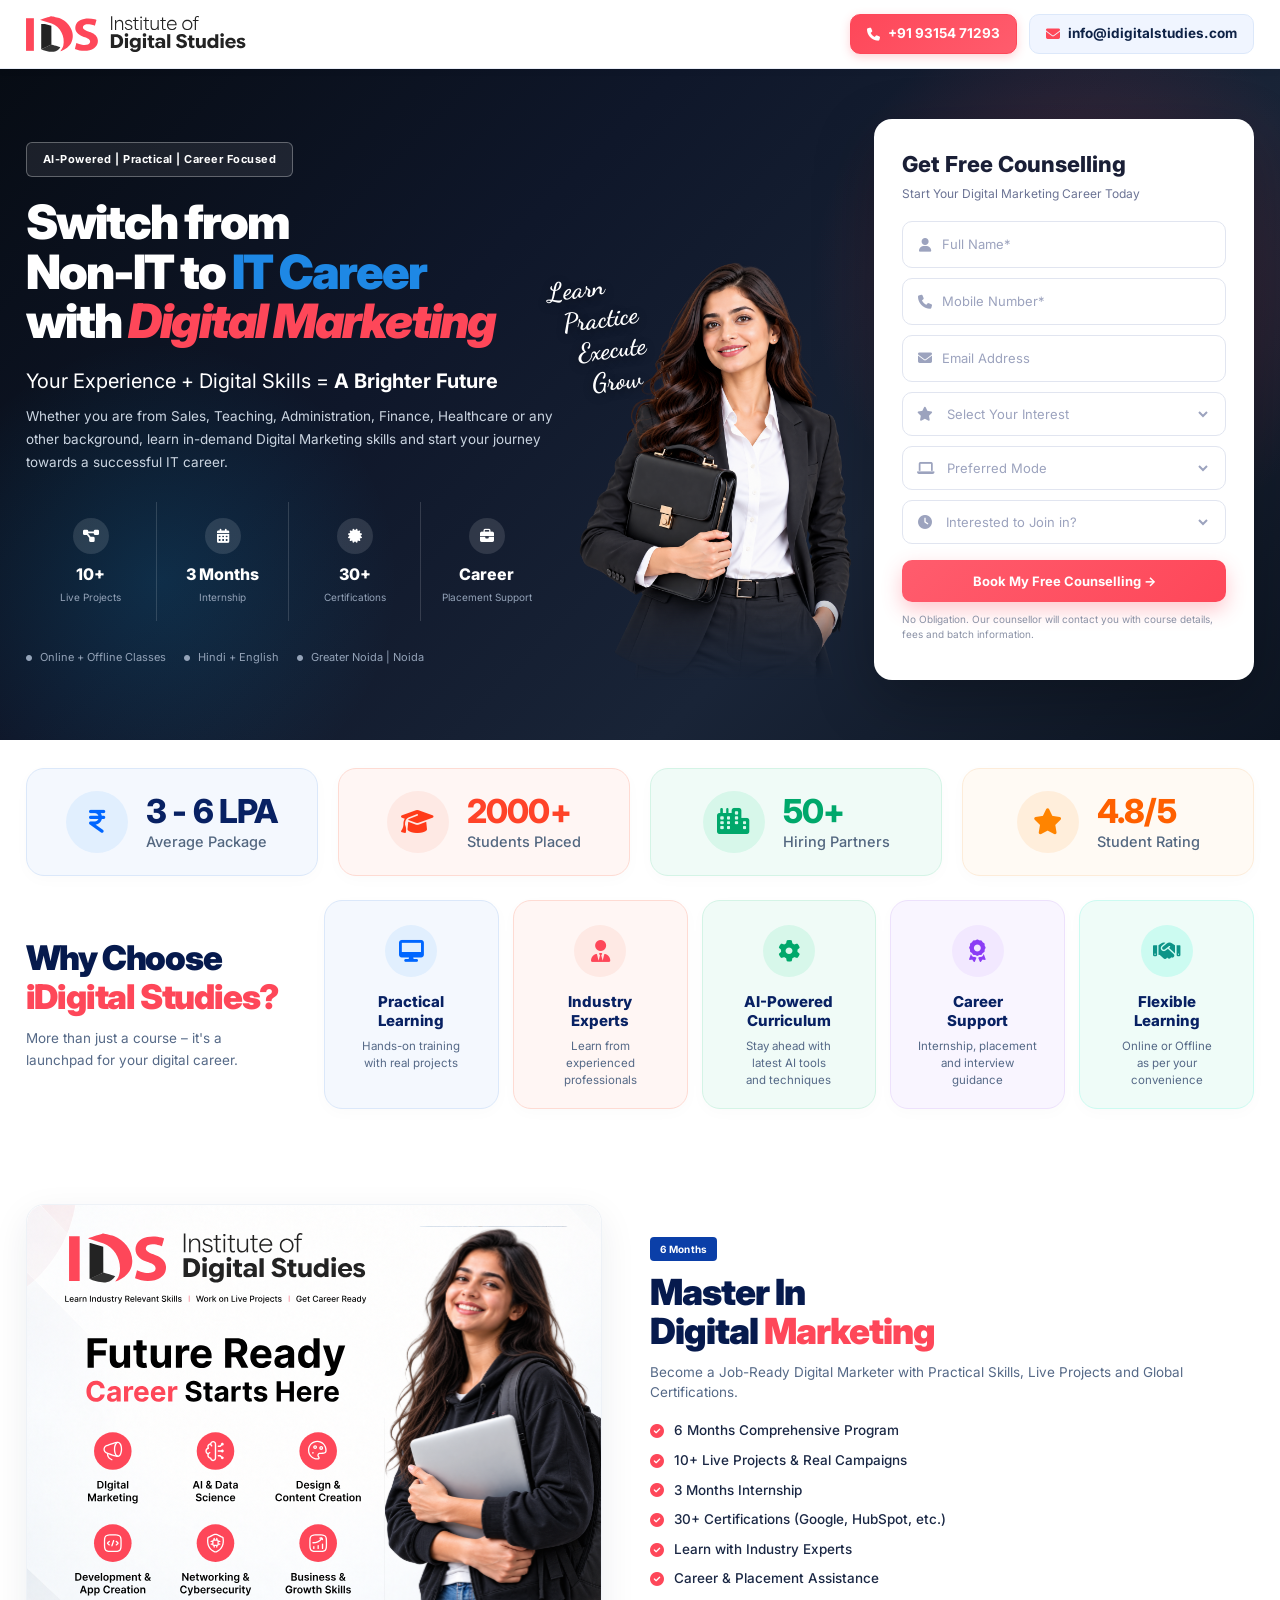
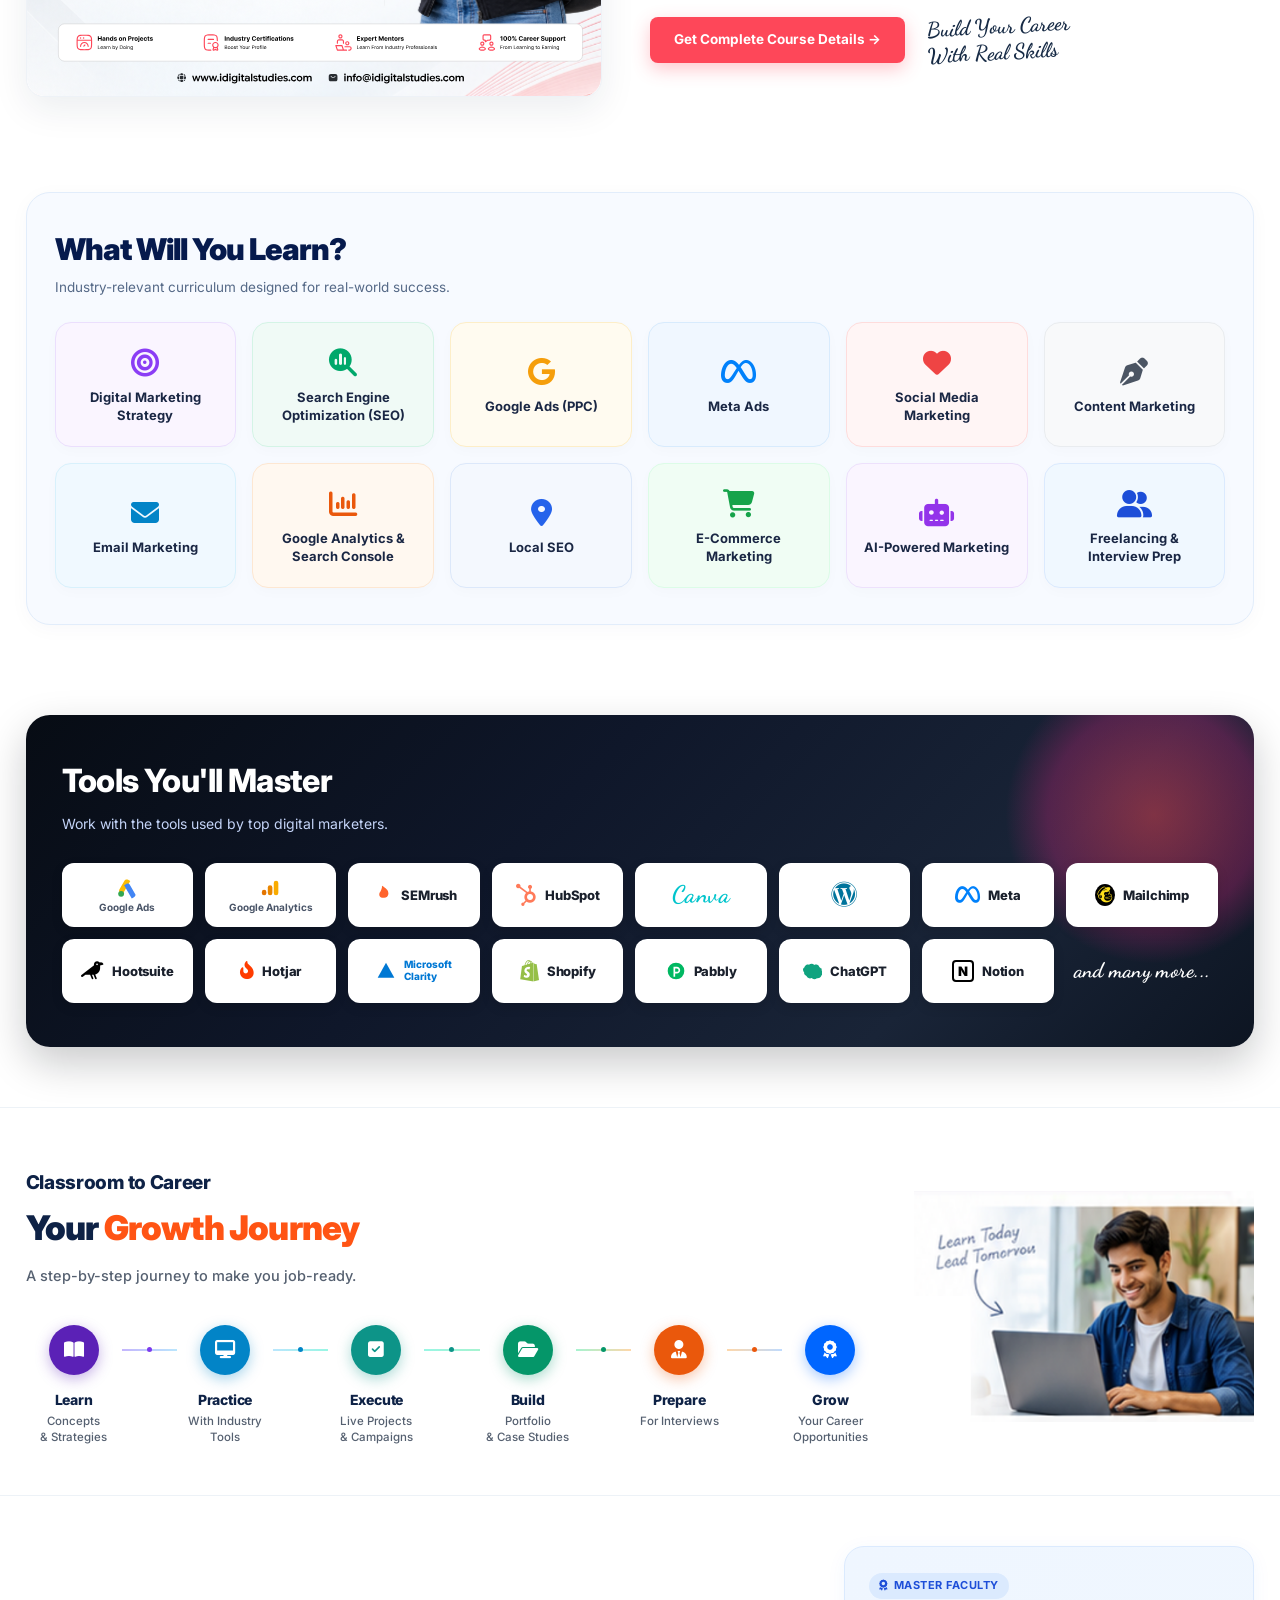
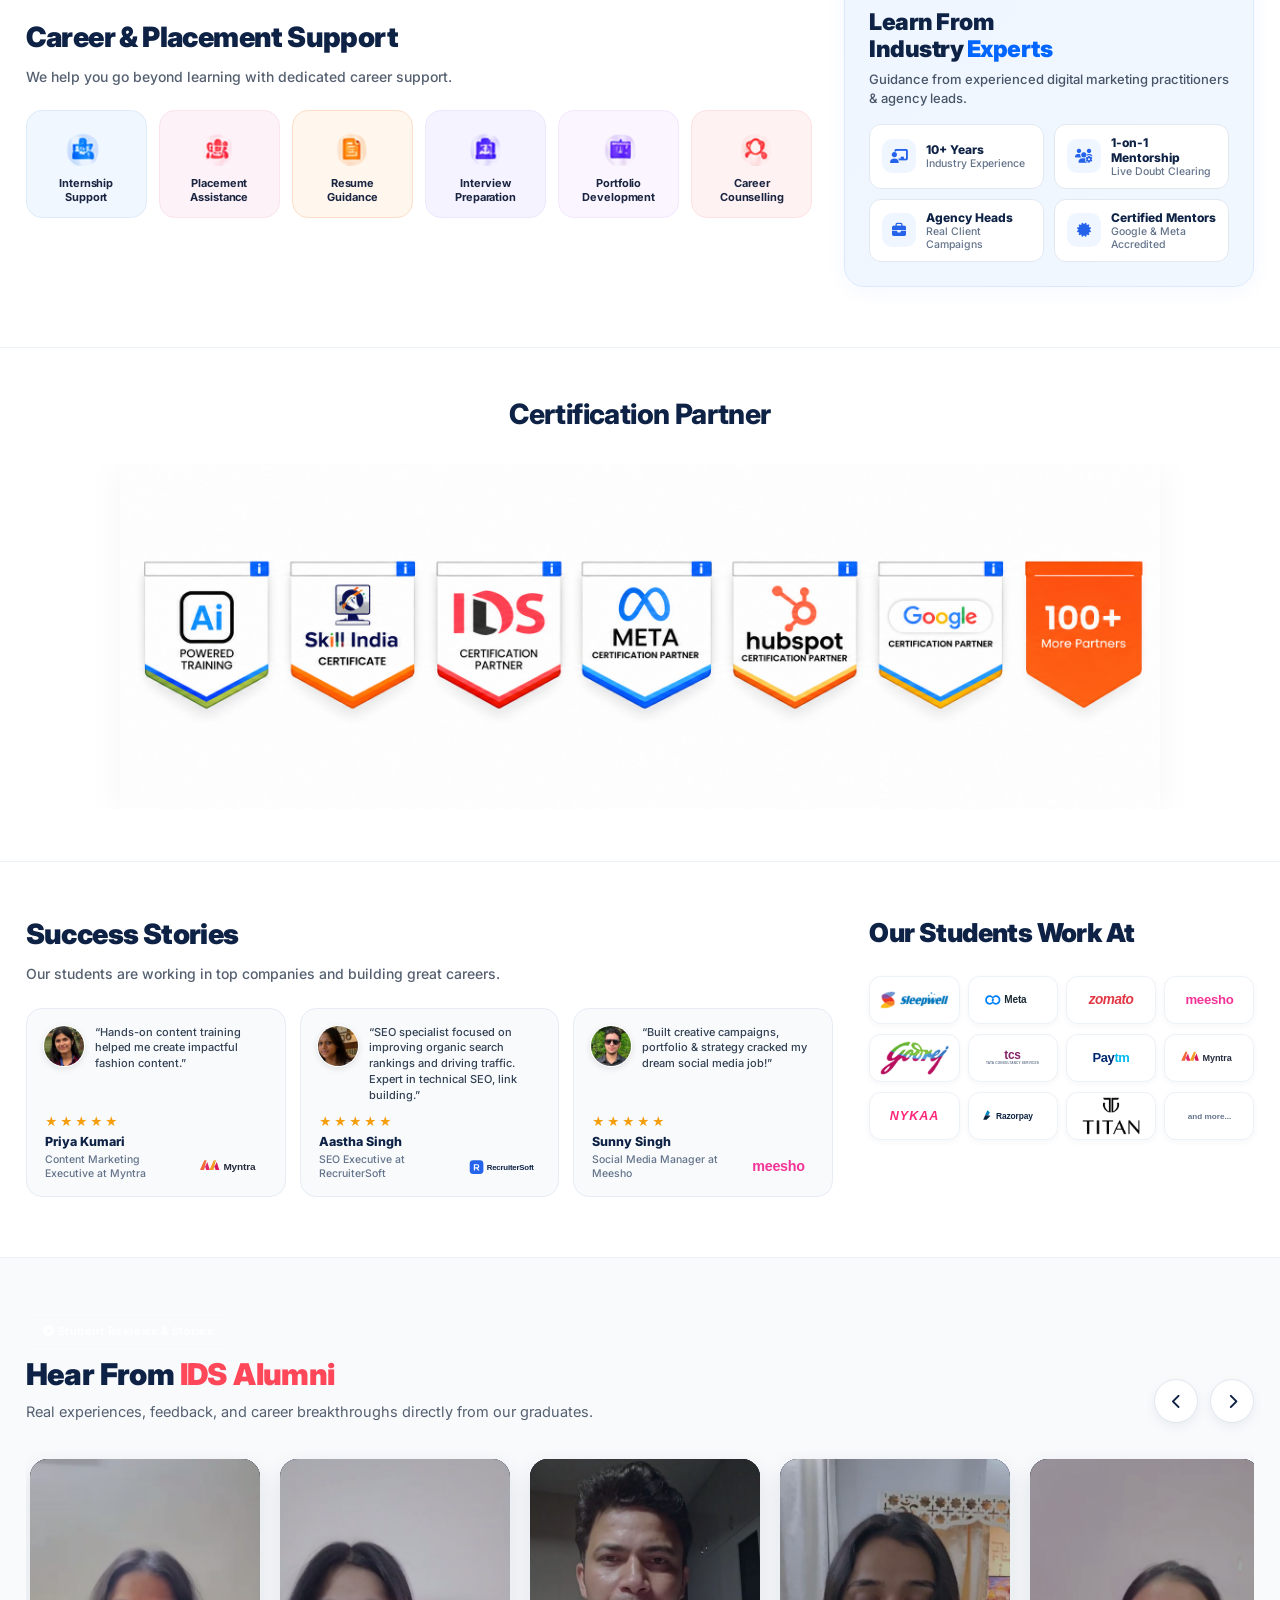
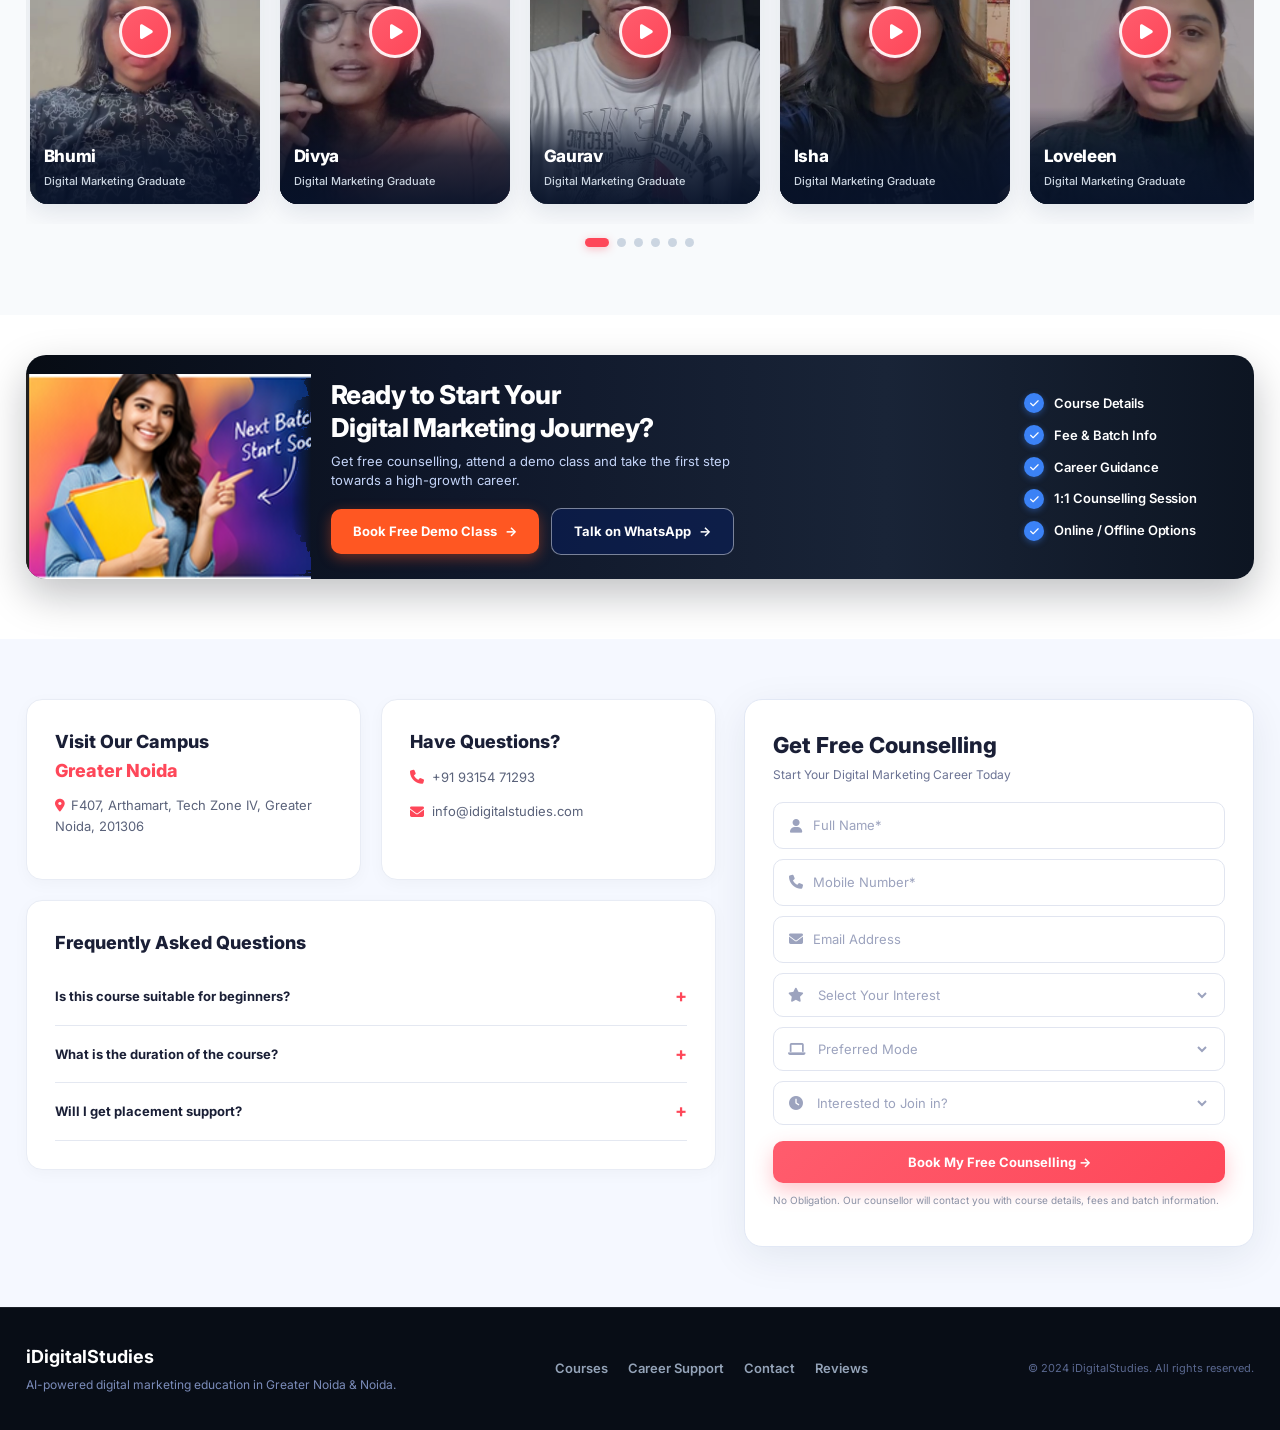
==== commit 5da5097b: "fix ui" ====
--- a/index.html
+++ b/index.html
@@ -45,7 +45,7 @@
   <!-- STYLES -->
   <link href="https://fonts.googleapis.com/css2?family=Inter:wght@400;500;600;700;800;900&family=Dancing+Script:wght@700&display=swap" rel="stylesheet">
   <link rel="stylesheet" href="https://cdnjs.cloudflare.com/ajax/libs/font-awesome/6.5.1/css/all.min.css">
-  <link rel="stylesheet" href="style.css?v=4.0">
+  <link rel="stylesheet" href="style.css?v=4.1">
 
   <!-- COMPREHENSIVE STRUCTURED DATA (JSON-LD SCHEMA.ORG) -->
   <script type="application/ld+json">
@@ -361,10 +361,10 @@
 <section class="numbers">
   <div class="container numbers-grid">
     <div class="number-card card-blue">
-      <div class="num-icon blue"><i class="fas fa-users"></i></div>
+      <div class="num-icon blue"><i class="fas fa-indian-rupee-sign"></i></div>
       <div class="num-content">
-        <strong data-count="3500">3500+</strong>
-        <span>Students Trained</span>
+        <strong>3 - 6 LPA</strong>
+        <span>Average Package</span>
       </div>
     </div>
     <div class="number-card card-coral">
@@ -767,14 +767,19 @@
         <div class="testimonial-card">
           <div class="t-top">
             <div class="t-avatar">
-              <img src="assets/student_1.png" alt="Priya Sharma - iDigitalStudies Alumni" loading="lazy" decoding="async">
-            </div>
-            <p class="t-quote">The practical approach and live projects helped me get placed fast. The faculty is very supportive.</p>
+              <img src="assets/student_priya.png" alt="Priya Kumari - Content Marketing Executive at Myntra" loading="lazy" decoding="async">
+            </div>
+            <p class="t-quote">“Hands-on content training helped me create impactful fashion content.”</p>
           </div>
           <div class="t-bottom">
-            <div class="t-stars">★★★★★</div>
-            <div class="t-name">Priya Sharma</div>
-            <div class="t-role">Digital Marketing Executive</div>
+            <div class="t-bottom-details">
+              <div class="t-stars">★★★★★</div>
+              <div class="t-name">Priya Kumari</div>
+              <div class="t-role">Content Marketing Executive at Myntra</div>
+            </div>
+            <div class="t-company-logo">
+              <img src="assets/company_myntra.svg" alt="Myntra" loading="lazy" decoding="async">
+            </div>
           </div>
         </div>
 
@@ -782,14 +787,19 @@
         <div class="testimonial-card">
           <div class="t-top">
             <div class="t-avatar">
-              <img src="assets/student_2.png" alt="Rohit Mehta - iDigitalStudies Alumni" loading="lazy" decoding="async">
-            </div>
-            <p class="t-quote">I switched my career to digital marketing with the help of iDS. The internship was a game-changer.</p>
+              <img src="assets/student_aastha.png" alt="Aastha Singh - SEO Executive at RecruiterSoft" loading="lazy" decoding="async">
+            </div>
+            <p class="t-quote">“SEO specialist focused on improving organic search rankings and driving traffic. Expert in technical SEO, link building.”</p>
           </div>
           <div class="t-bottom">
-            <div class="t-stars">★★★★★</div>
-            <div class="t-name">Rohit Mehta</div>
-            <div class="t-role">Performance Marketer</div>
+            <div class="t-bottom-details">
+              <div class="t-stars">★★★★★</div>
+              <div class="t-name">Aastha Singh</div>
+              <div class="t-role">SEO Executive at RecruiterSoft</div>
+            </div>
+            <div class="t-company-logo">
+              <img src="assets/company_recruitersoft.svg" alt="RecruiterSoft" loading="lazy" decoding="async">
+            </div>
           </div>
         </div>
 
@@ -797,14 +807,19 @@
         <div class="testimonial-card">
           <div class="t-top">
             <div class="t-avatar">
-              <img src="assets/student_3.png" alt="Anjali Verma - iDigitalStudies Alumni" loading="lazy" decoding="async">
-            </div>
-            <p class="t-quote">The course is well-structured and industry-focused. Highly recommended for anyone serious about a digital marketing career.</p>
+              <img src="assets/student_sunny.png" alt="Sunny Singh - Social Media Manager at Meesho" loading="lazy" decoding="async">
+            </div>
+            <p class="t-quote">“Built creative campaigns, portfolio &amp; strategy cracked my dream social media job!”</p>
           </div>
           <div class="t-bottom">
-            <div class="t-stars">★★★★★</div>
-            <div class="t-name">Anjali Verma</div>
-            <div class="t-role">SEO Specialist</div>
+            <div class="t-bottom-details">
+              <div class="t-stars">★★★★★</div>
+              <div class="t-name">Sunny Singh</div>
+              <div class="t-role">Social Media Manager at Meesho</div>
+            </div>
+            <div class="t-company-logo">
+              <img src="assets/company_meesho.svg" alt="Meesho" loading="lazy" decoding="async">
+            </div>
           </div>
         </div>
       </div>
--- a/style.css
+++ b/style.css
@@ -1729,6 +1729,15 @@
 .t-bottom {
   margin-top: auto;
   padding-left: 2px;
+  display: flex;
+  justify-content: space-between;
+  align-items: flex-end;
+  gap: 8px;
+}
+
+.t-bottom-details {
+  flex: 1;
+  min-width: 0;
 }
 
 .t-stars {
@@ -1750,6 +1759,24 @@
   font-size: 10.5px;
   color: #64748b;
   font-weight: 500;
+  line-height: 1.3;
+}
+
+.t-company-logo {
+  flex-shrink: 0;
+  max-width: 78px;
+  height: 26px;
+  display: flex;
+  align-items: center;
+  justify-content: flex-end;
+}
+
+.t-company-logo img {
+  max-height: 22px;
+  width: auto;
+  max-width: 100%;
+  object-fit: contain;
+  display: block;
 }
 
 /* Right: Our Students Work At */
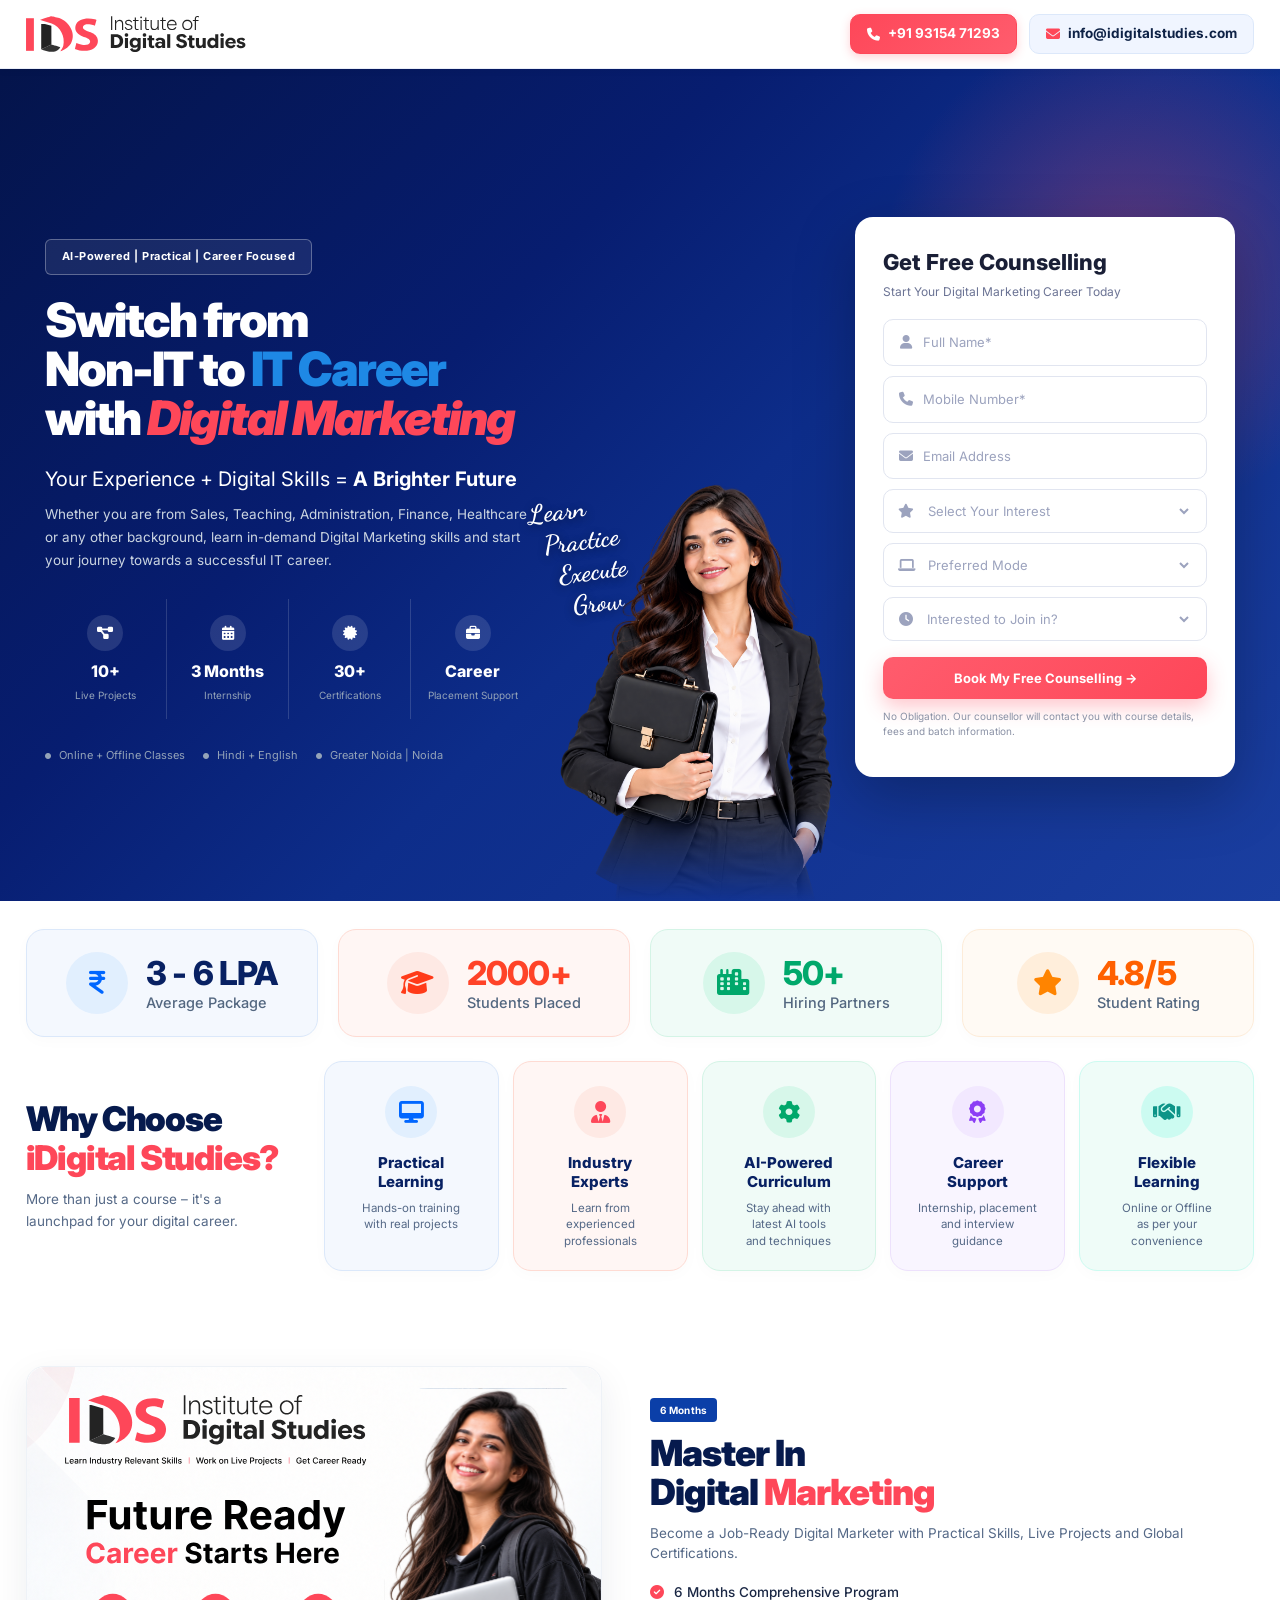
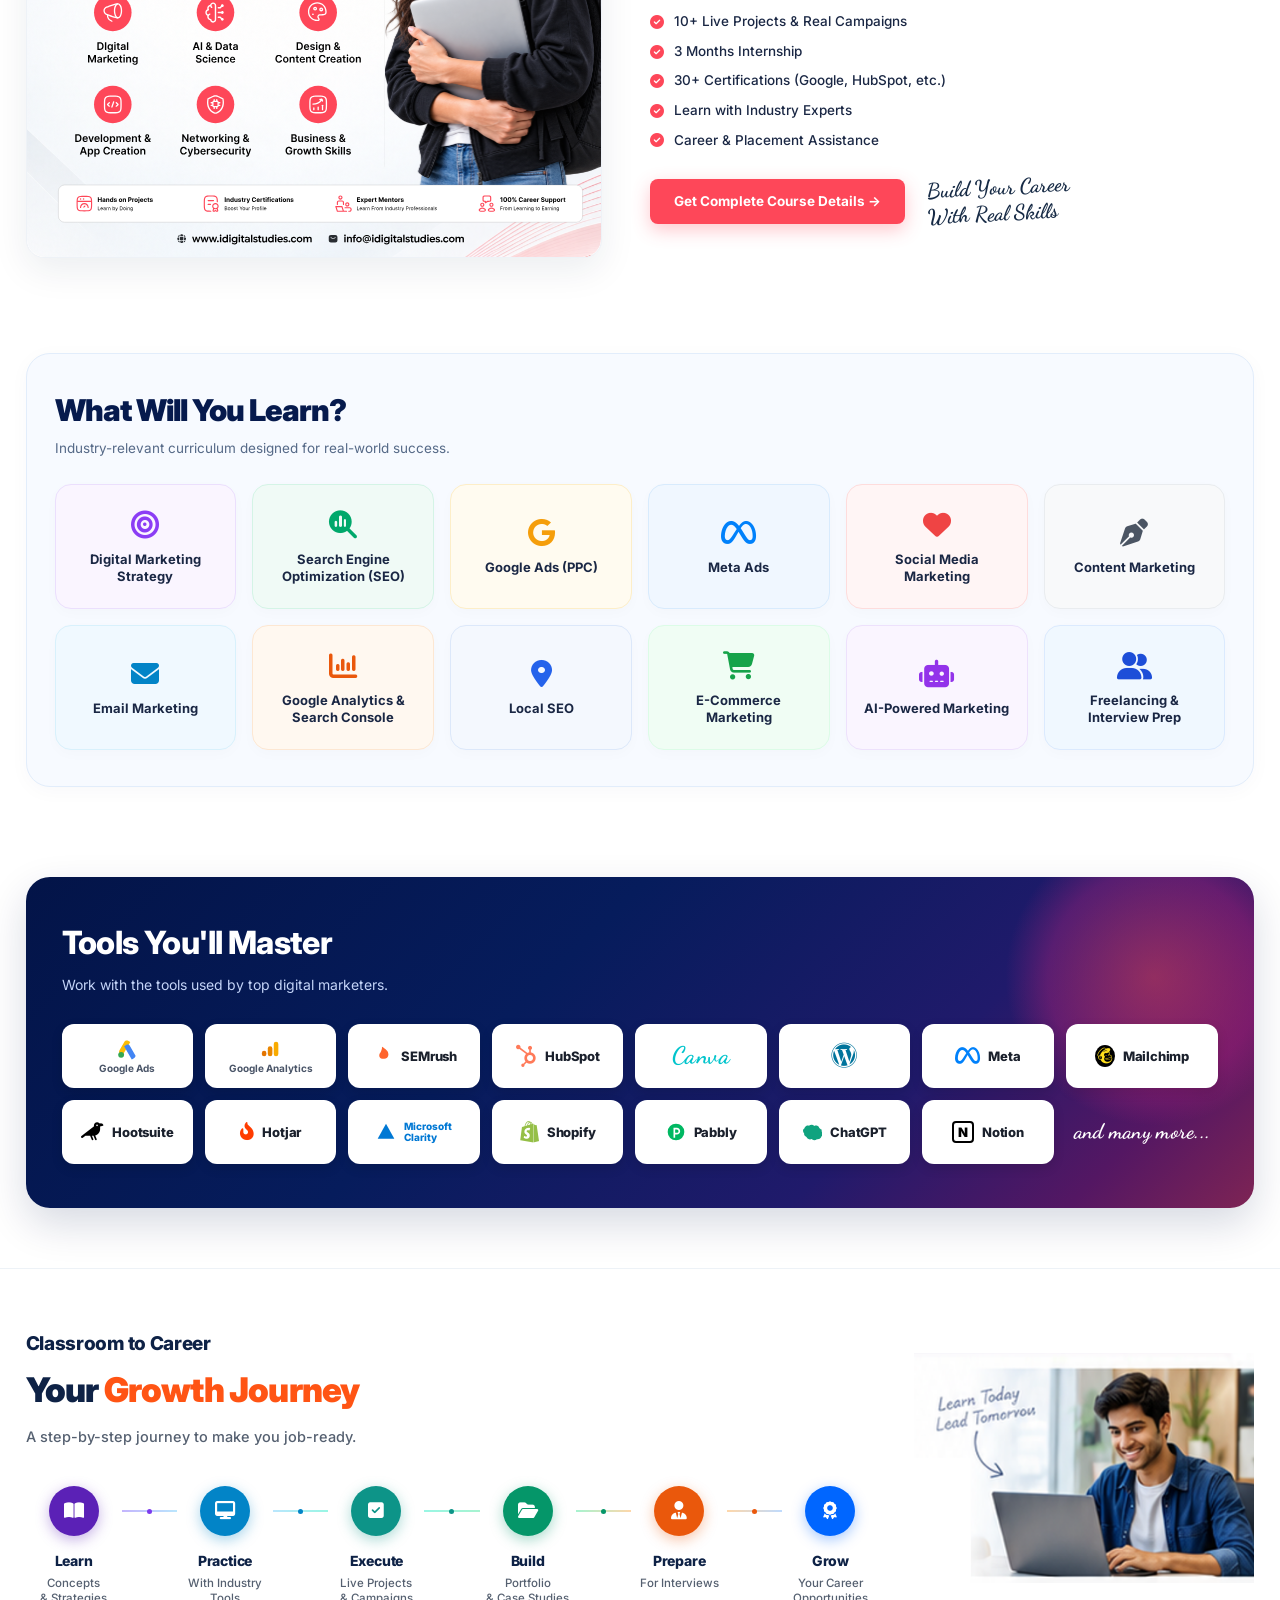
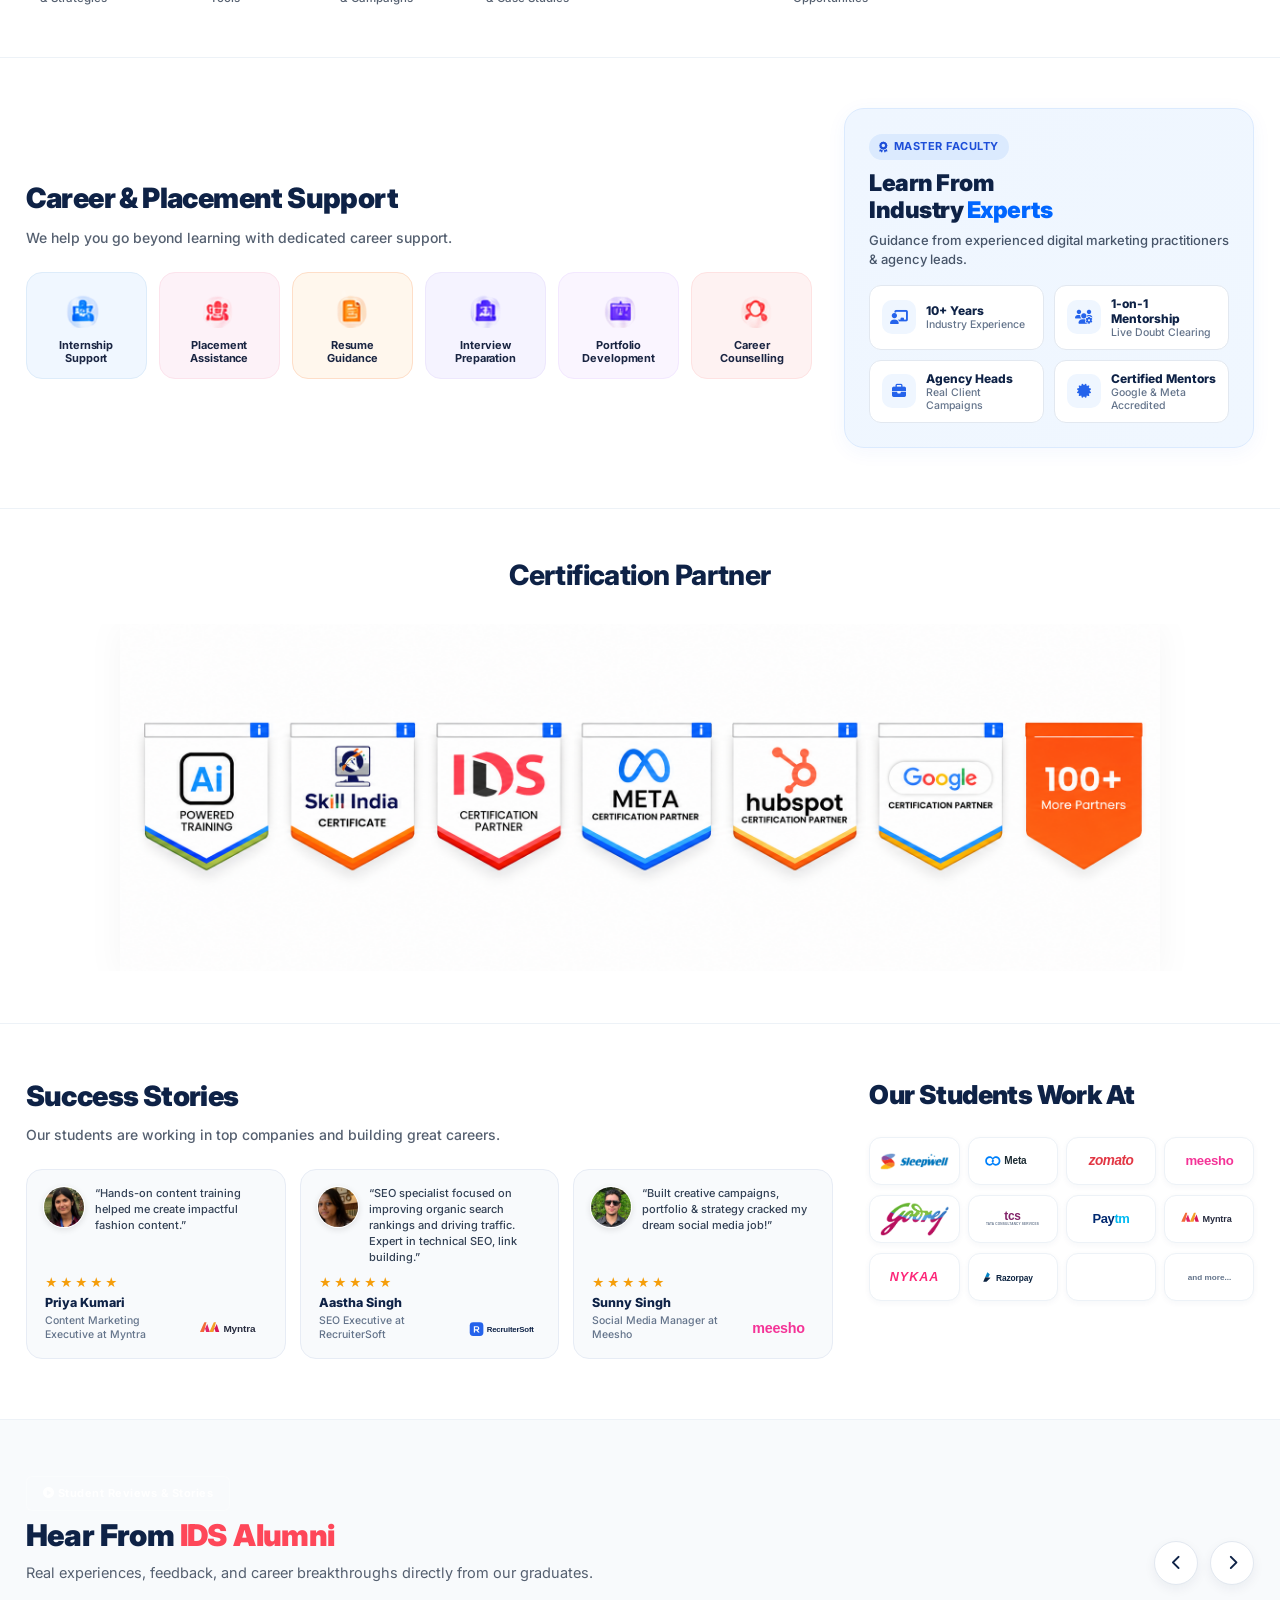
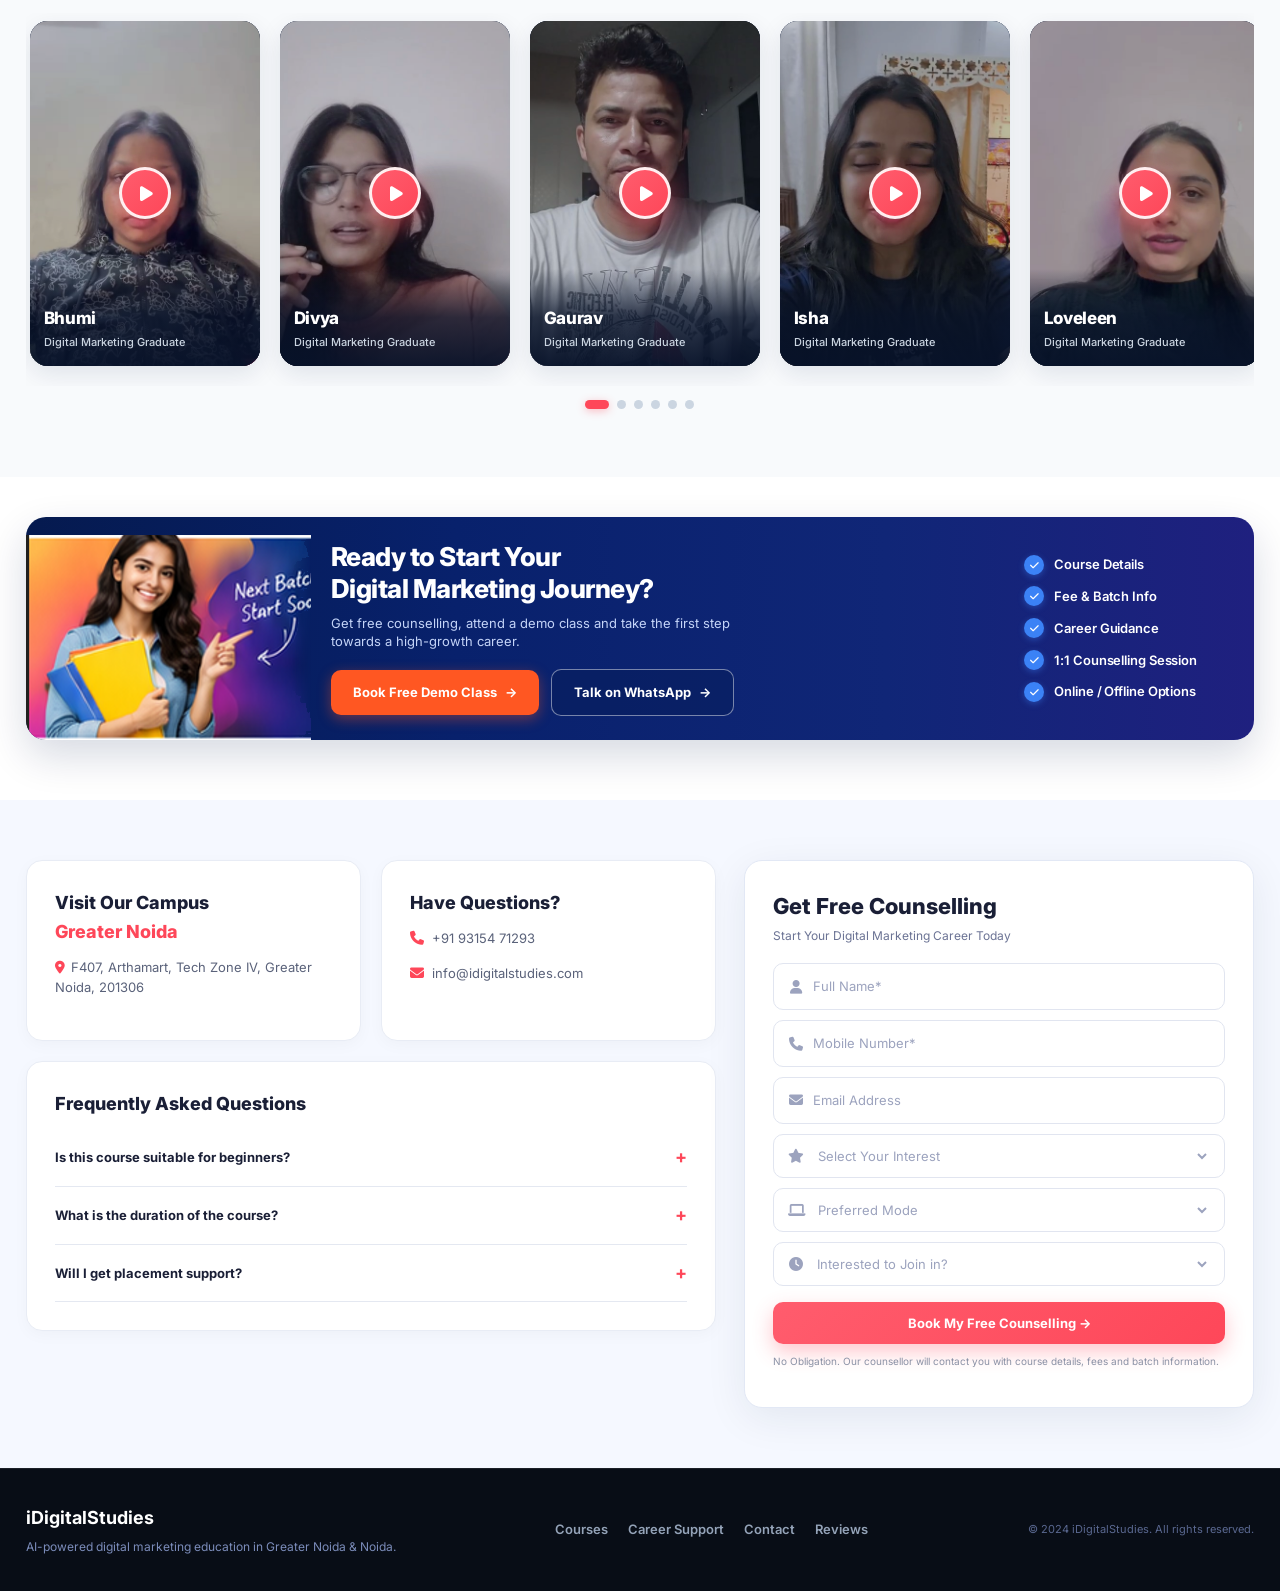
==== commit 2dcd041b: "ui fixes" ====
--- a/index.html
+++ b/index.html
@@ -45,7 +45,7 @@
   <!-- STYLES -->
   <link href="https://fonts.googleapis.com/css2?family=Inter:wght@400;500;600;700;800;900&family=Dancing+Script:wght@700&display=swap" rel="stylesheet">
   <link rel="stylesheet" href="https://cdnjs.cloudflare.com/ajax/libs/font-awesome/6.5.1/css/all.min.css">
-  <link rel="stylesheet" href="style.css?v=4.1">
+  <link rel="stylesheet" href="style.css?v=4.7">
 
   <!-- COMPREHENSIVE STRUCTURED DATA (JSON-LD SCHEMA.ORG) -->
   <script type="application/ld+json">
--- a/style.css
+++ b/style.css
@@ -134,34 +134,25 @@
   position: relative;
   overflow: hidden;
   color: #fff;
-  background: linear-gradient(135deg, #070c14 0%, #0f172a 35%, #192437 68%, #0d1522 100%);
+  background: linear-gradient(135deg, #04144b 0%, #071d70 35%, #0d2d8a 55%, #1a3ea0 100%);
   padding-bottom: 0;
+  min-height: calc(100vh - 68px);
+  display: flex;
+  flex-direction: column;
+  justify-content: center;
 }
 
 /* Gradient overlay effects */
 .hero::before {
   content: '';
   position: absolute;
-  top: -60px;
-  right: -80px;
-  width: 550px;
-  height: 550px;
+  top: -50px;
+  right: -100px;
+  width: 500px;
+  height: 500px;
   border-radius: 50%;
-  background: radial-gradient(circle, rgba(254, 71, 89, 0.25) 0%, transparent 70%);
+  background: radial-gradient(circle, rgba(254, 71, 89, 0.35) 0%, transparent 70%);
   z-index: 1;
-}
-
-.hero::after {
-  content: '';
-  position: absolute;
-  bottom: -80px;
-  left: -80px;
-  width: 480px;
-  height: 480px;
-  border-radius: 50%;
-  background: radial-gradient(circle, rgba(14, 165, 233, 0.16) 0%, transparent 70%);
-  z-index: 1;
-  pointer-events: none;
 }
 
 .hero-grid {
@@ -170,11 +161,16 @@
   display: grid;
   grid-template-columns: 1.1fr auto 380px;
   gap: 20px;
-  padding: 50px 0 60px;
-  align-items: center;
-}
-
-.hero-copy { padding-top: 10px; }
+  padding: 24px clamp(24px, 3.5vw, 48px) 0;
+  align-items: center;
+  min-height: calc(100vh - 68px);
+  width: 100%;
+  box-sizing: border-box;
+}
+
+.hero-copy {
+  padding-top: 10px;
+}
 
 .eyebrow {
   display: inline-block;
@@ -1046,11 +1042,11 @@
 .tools-card {
   position: relative;
   overflow: hidden;
-  background: linear-gradient(135deg, #070c14 0%, #0f172a 40%, #192437 75%, #0d1522 100%);
+  background: linear-gradient(135deg, #031448 0%, #061c5c 40%, #201a6b 70%, #541763 88%, #7e2454 100%);
   border-radius: 24px;
   padding: 40px 36px 44px;
   color: #fff;
-  box-shadow: 0 16px 40px rgba(7, 12, 20, 0.22);
+  box-shadow: 0 16px 40px rgba(5, 25, 76, 0.16);
 }
 
 .tools-card::before {
@@ -2077,10 +2073,10 @@
 }
 
 .cta-banner-box {
-  background: linear-gradient(90deg, #070c14 0%, #0f172a 35%, #192437 70%, #0d1522 100%);
+  background: linear-gradient(90deg, #051a4f 0%, #08216c 35%, #102677 70%, #1f207f 100%);
   border-radius: 20px;
   overflow: hidden;
-  box-shadow: 0 16px 40px rgba(7, 12, 20, 0.25);
+  box-shadow: 0 16px 40px rgba(5, 25, 76, 0.16);
   display: grid;
   grid-template-columns: 285px 1fr 230px;
   gap: 20px;
@@ -2540,30 +2536,84 @@
 
   /* Hero Section */
   .hero {
-    padding: 30px 0 44px;
+    padding: 26px 0 0;
+    min-height: auto;
   }
 
   .hero-grid {
     grid-template-columns: 1fr;
-    gap: 30px;
+    gap: 16px;
     padding: 0;
-  }
-
+    min-height: auto;
+  }
+
+  /* Bottom Center Model Image for Mobile */
   .hero-center {
-    display: none;
-  }
+    display: flex;
+    justify-content: center;
+    align-items: flex-end;
+    width: 100%;
+    margin-top: 14px;
+    margin-bottom: 0;
+    position: relative;
+    z-index: 2;
+    overflow: hidden;
+  }
+
+  .hero-center .hero-image-wrap {
+    position: relative;
+    display: flex;
+    justify-content: center;
+    align-items: flex-end;
+    width: 100%;
+    max-width: 320px;
+    margin: 0 auto;
+  }
+
+  .hero-center .hero-person-img {
+    width: clamp(210px, 64vw, 290px);
+    max-width: 100%;
+    height: auto;
+    display: block;
+    margin: 0 auto;
+    -webkit-mask-image: linear-gradient(to bottom, #000 82%, rgba(0, 0, 0, 0) 100%);
+    mask-image: linear-gradient(to bottom, #000 82%, rgba(0, 0, 0, 0) 100%);
+  }
+
+  .hero-center .hero-script-tag {
+    position: absolute;
+    top: 10px;
+    left: 12px;
+    display: flex;
+    flex-direction: column;
+    gap: 2px;
+    font-family: 'Dancing Script', cursive;
+    font-size: 18px;
+    font-weight: 700;
+    line-height: 1.15;
+    color: #ffffff;
+    transform: rotate(-6deg);
+    text-shadow: 0 2px 8px rgba(0, 0, 0, 0.6);
+    pointer-events: none;
+    z-index: 3;
+  }
+
+  .hero-center .hero-script-tag span:nth-child(1) { padding-left: 0; }
+  .hero-center .hero-script-tag span:nth-child(2) { padding-left: 8px; }
+  .hero-center .hero-script-tag span:nth-child(3) { padding-left: 16px; }
+  .hero-center .hero-script-tag span:nth-child(4) { padding-left: 24px; }
 
   .hero-copy {
     text-align: center;
     display: flex;
     flex-direction: column;
     align-items: center;
-  }
-
+    padding: 0 16px;
+  }
+
+  .eyebrow,
   .hero-copy .eyebrow {
-    font-size: 10.5px;
-    padding: 5px 12px;
-    margin-bottom: 12px;
+    display: none !important;
   }
 
   .hero-copy h1 {
@@ -2580,49 +2630,91 @@
   }
 
   .hero-text {
-    font-size: 13px;
-    line-height: 1.6;
-    margin: 0 auto;
-    max-width: 480px;
-  }
-
+    font-size: 11.5px !important;
+    line-height: 1.55 !important;
+    margin: 0 auto !important;
+    max-width: 480px !important;
+  }
+
+  /* 4 Hero Credibility Stat Cards on Mobile - Single Line Small Cards */
   .hero-stats {
-    display: grid;
-    grid-template-columns: repeat(2, 1fr);
-    gap: 8px;
-    width: 100%;
-    max-width: 430px;
-    margin: 18px 0;
+    display: grid !important;
+    grid-template-columns: repeat(4, 1fr) !important;
+    gap: 5px !important;
+    width: 100% !important;
+    max-width: 440px !important;
+    margin: 16px auto 14px !important;
+    box-sizing: border-box !important;
+    padding: 0 !important;
+    align-items: stretch !important;
   }
 
   .hero-stat {
-    display: flex;
-    flex-direction: column;
-    align-items: center;
-    justify-content: center;
-    min-height: 74px;
-    border: 1px solid rgba(255, 255, 255, 0.12);
-    background: rgba(255, 255, 255, 0.05);
-    border-radius: 12px;
-    padding: 10px 8px;
+    display: flex !important;
+    flex-direction: column !important;
+    align-items: center !important;
+    justify-content: flex-start !important;
+    text-align: center !important;
+    min-height: 72px !important;
+    height: 100% !important;
+    border: 1px solid rgba(255, 255, 255, 0.18) !important;
+    border-right: 1px solid rgba(255, 255, 255, 0.18) !important;
+    background: rgba(255, 255, 255, 0.08) !important;
+    backdrop-filter: blur(8px) !important;
+    -webkit-backdrop-filter: blur(8px) !important;
+    border-radius: 10px !important;
+    padding: 8px 2px 7px !important;
+    box-shadow: 0 2px 10px rgba(0, 0, 0, 0.14) !important;
+    box-sizing: border-box !important;
+  }
+
+  .hero-stat:last-child {
+    border: 1px solid rgba(255, 255, 255, 0.18) !important;
   }
 
   .hero-stat .stat-icon {
-    width: 30px;
-    height: 30px;
-    font-size: 12px;
-    margin: 0 auto 5px;
+    width: 22px !important;
+    height: 22px !important;
+    min-width: 22px !important;
+    min-height: 22px !important;
+    border-radius: 50% !important;
+    background: rgba(255, 255, 255, 0.12) !important;
+    display: grid !important;
+    place-items: center !important;
+    margin: 0 auto 4px !important;
+    font-size: 10.5px !important;
+    color: #ffd166 !important;
+    flex-shrink: 0 !important;
   }
 
   .hero-stat b {
-    font-size: 14px;
-    line-height: 1.2;
+    font-size: 11.5px !important;
+    font-weight: 800 !important;
+    color: #ffffff !important;
+    line-height: 1.15 !important;
+    display: flex !important;
+    align-items: center !important;
+    justify-content: center !important;
+    white-space: nowrap !important;
+    min-height: 15px !important;
+    width: 100% !important;
+    letter-spacing: -0.2px !important;
   }
 
   .hero-stat span {
-    font-size: 10px;
-    line-height: 1.2;
-    margin-top: 2px;
+    font-size: 8px !important;
+    font-weight: 500 !important;
+    color: #cbd5e1 !important;
+    line-height: 1.15 !important;
+    margin-top: 2px !important;
+    display: flex !important;
+    align-items: flex-start !important;
+    justify-content: center !important;
+    text-align: center !important;
+    min-height: 20px !important;
+    width: 100% !important;
+    word-break: break-word !important;
+    hyphens: auto !important;
   }
 
   .hero-actions {
@@ -3605,30 +3697,54 @@
     font-size: 28px;
   }
 
+  .hero-text {
+    font-size: 11px;
+    line-height: 1.5;
+  }
+
   .hero-stats {
-    gap: 6px;
-    margin: 14px 0;
+    gap: 4px !important;
+    margin: 14px auto 12px !important;
+    max-width: 100% !important;
+    padding: 0 !important;
   }
 
   .hero-stat {
-    padding: 8px 6px;
-    min-height: 64px;
-    border-radius: 10px;
+    padding: 6px 2px 6px !important;
+    min-height: 66px !important;
+    border-radius: 8px !important;
   }
 
   .hero-stat .stat-icon {
-    width: 26px;
-    height: 26px;
-    font-size: 11px;
-    margin: 0 auto 4px;
+    width: 20px !important;
+    height: 20px !important;
+    min-width: 20px !important;
+    min-height: 20px !important;
+    font-size: 9.5px !important;
+    margin: 0 auto 3px !important;
   }
 
   .hero-stat b {
-    font-size: 13px;
+    font-size: 10.5px !important;
+    letter-spacing: -0.3px !important;
+    min-height: 14px !important;
   }
 
   .hero-stat span {
-    font-size: 9.5px;
+    font-size: 7.5px !important;
+    letter-spacing: -0.1px !important;
+    line-height: 1.1 !important;
+    min-height: 18px !important;
+  }
+
+  .hero-center .hero-person-img {
+    width: clamp(200px, 62vw, 260px);
+  }
+
+  .hero-center .hero-script-tag {
+    font-size: 16px;
+    top: 6px;
+    left: 8px;
   }
 
   .hero-form-wrap .hero-form-card {
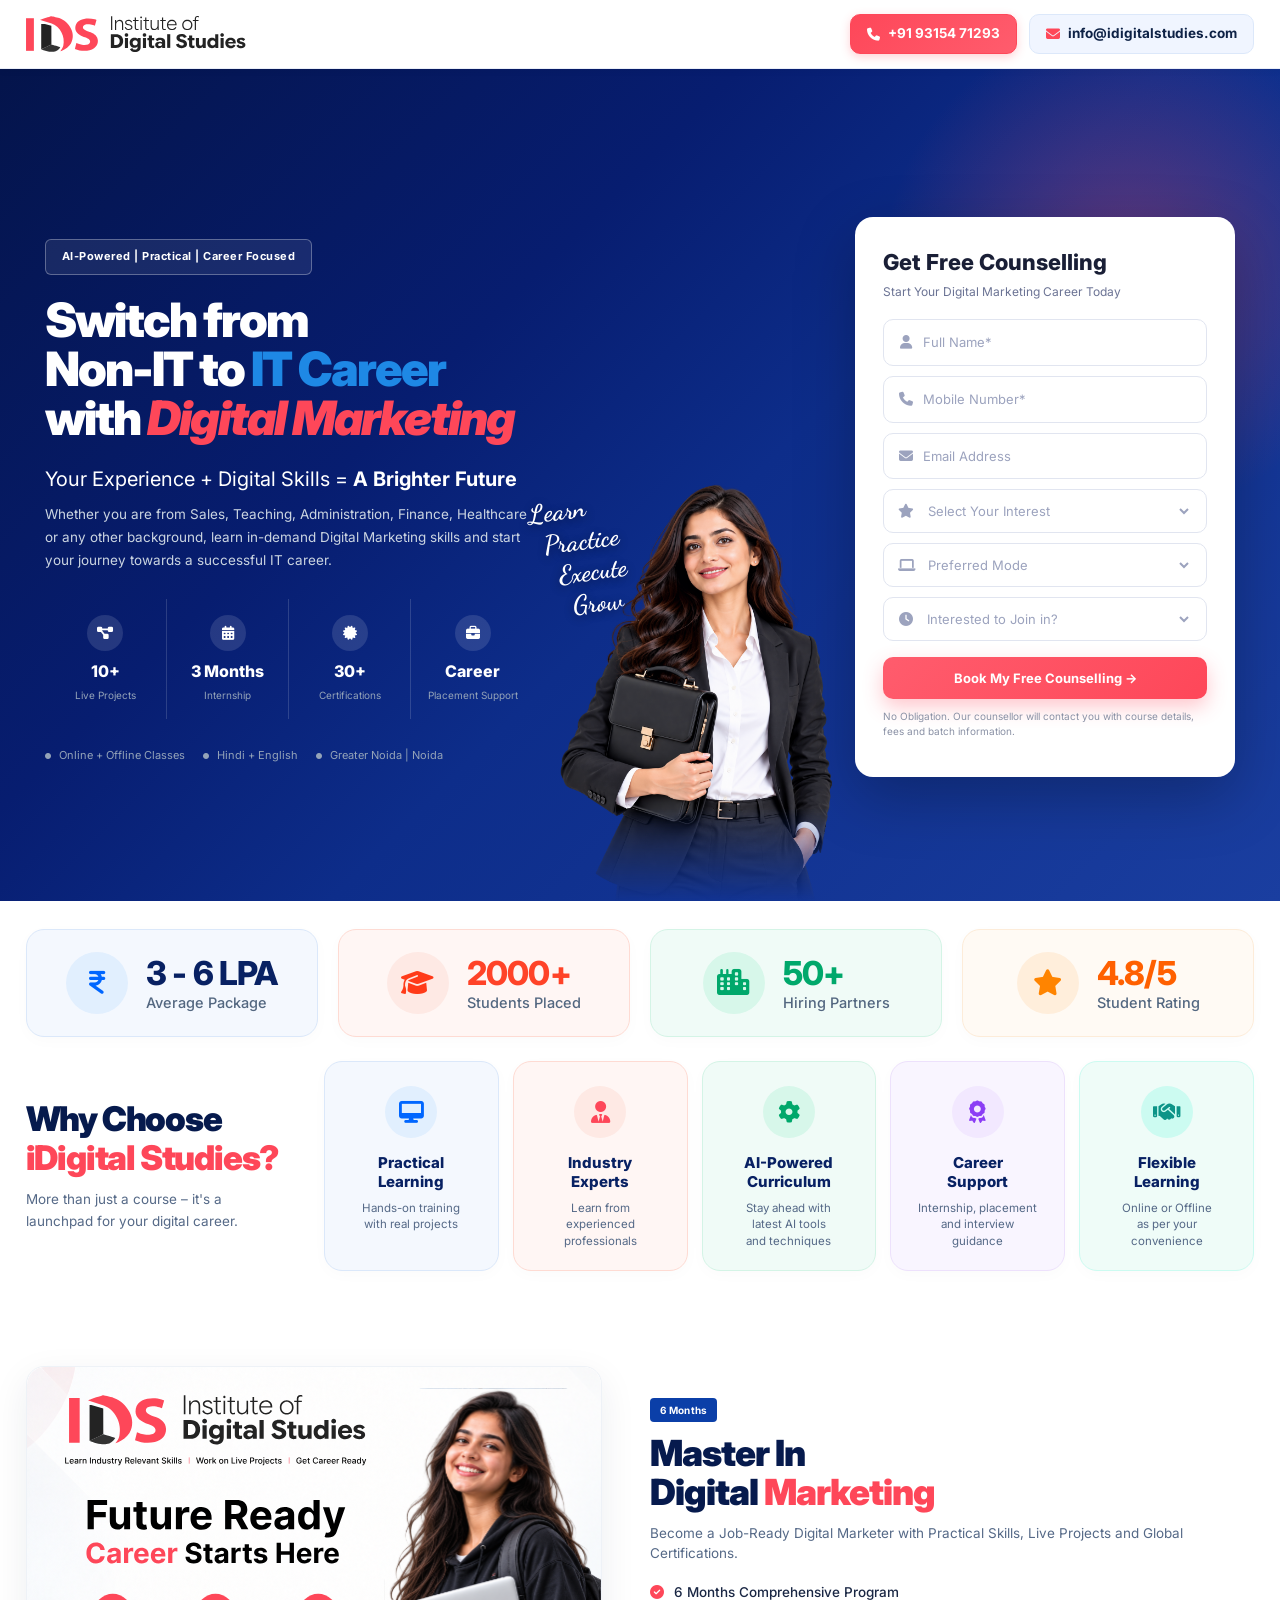
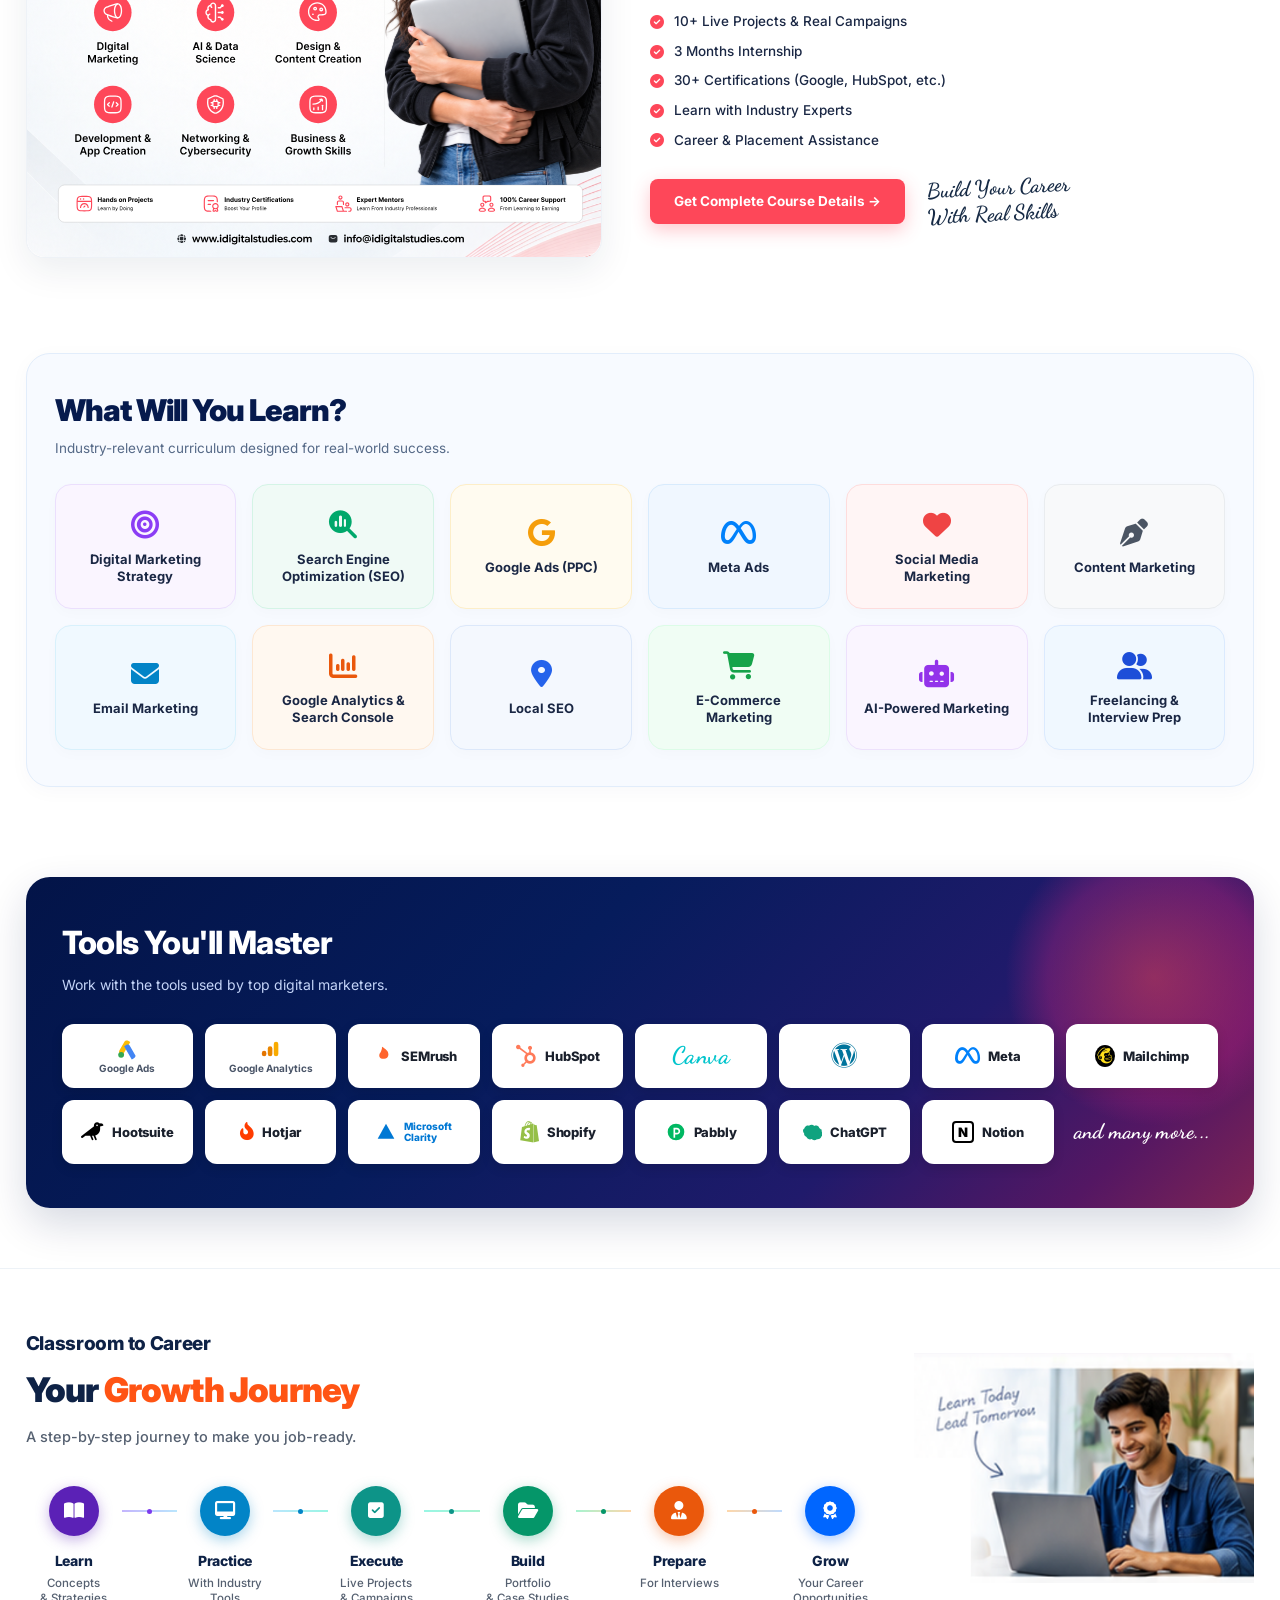
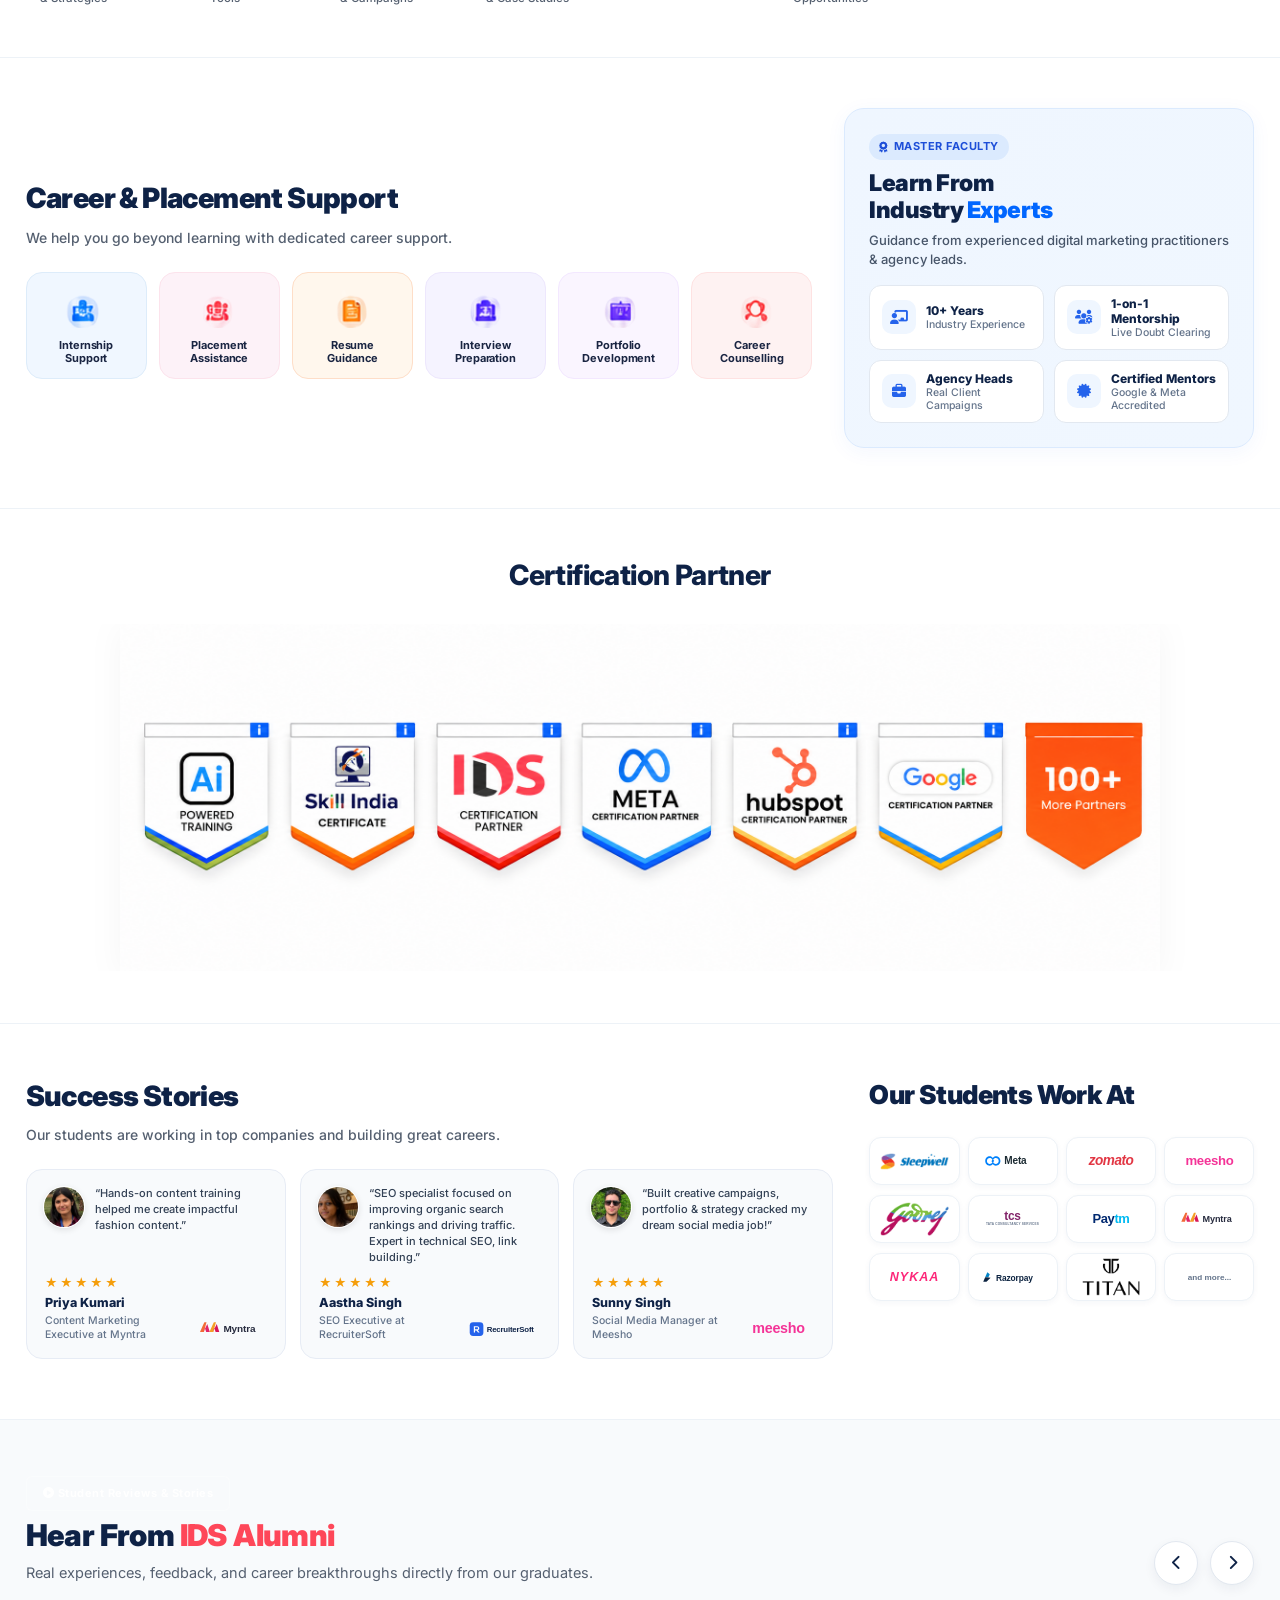
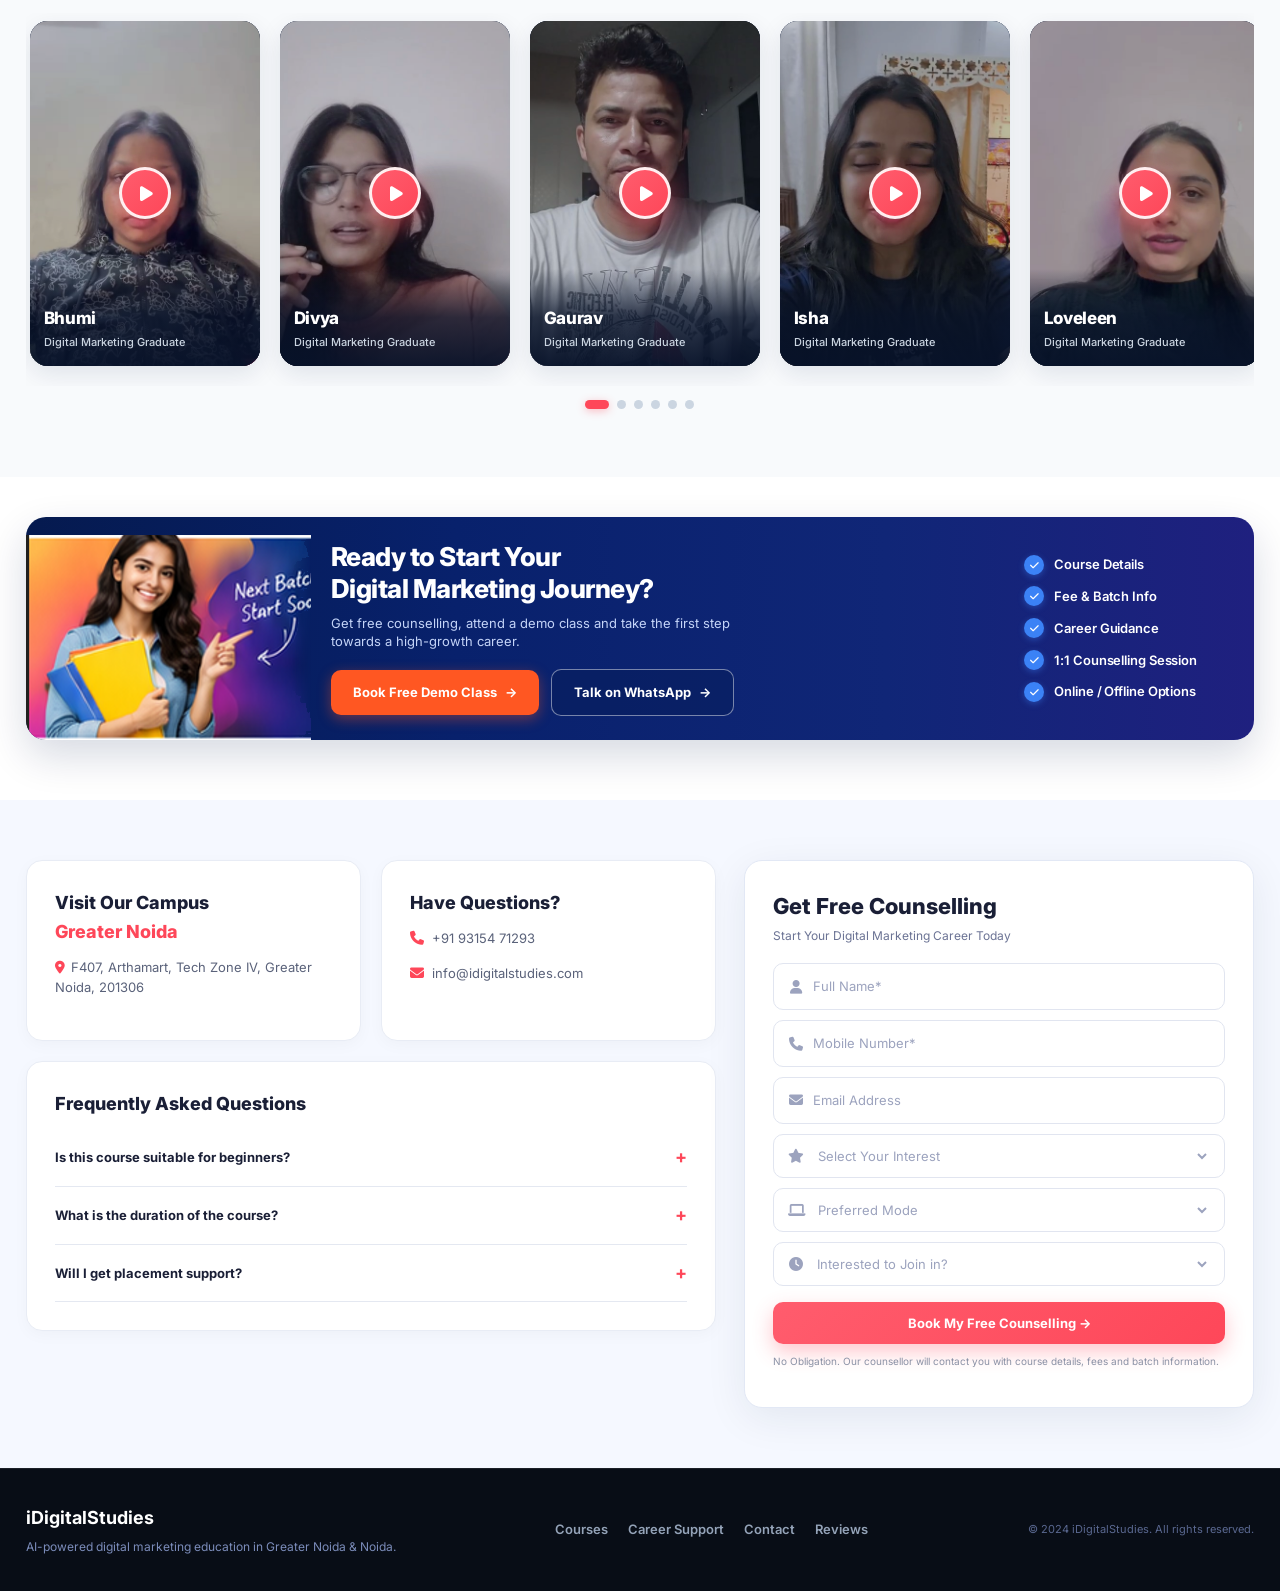
==== commit a978d763: "litle fixes" ====
--- a/index.html
+++ b/index.html
@@ -6,9 +6,9 @@
   <meta http-equiv="X-UA-Compatible" content="IE=edge">
 
   <!-- PRIMARY METADATA -->
-  <title>Master Digital Marketing Course in Greater Noida &amp; Noida | iDigitalStudies</title>
-  <meta name="description" content="Join iDigitalStudies for Master Digital Marketing Course in Greater Noida &amp; Noida. Learn SEO, Google Ads, Meta Ads, AI Tools with live projects &amp; 100% placement support. Book free demo class!">
-  <meta name="keywords" content="digital marketing course in greater noida, digital marketing institute in noida, master digital marketing course, seo training greater noida, google ads course, meta ads training, ai in digital marketing">
+  <title>Switch from Non-IT to IT Career with Digital Marketing | iDigitalStudies Greater Noida</title>
+  <meta name="description" content="Switch from Non-IT to IT career with AI Digital Marketing course at iDigitalStudies Greater Noida. Practical training, weekend/flexible batches &amp; 100% placement support. Book free demo class!">
+  <meta name="keywords" content="switch non-it to it, digital marketing course for working professionals, career switch digital marketing, it career without coding, digital marketing course greater noida, seo google ads course noida">
   <meta name="author" content="iDigitalStudies">
   <link rel="canonical" href="https://lp4.idigitalstudies.com/">
   <meta name="robots" content="index, follow, max-image-preview:large, max-snippet:-1, max-video-preview:-1">
@@ -24,16 +24,16 @@
   <meta property="og:type" content="website">
   <meta property="og:locale" content="en_IN">
   <meta property="og:site_name" content="iDigitalStudies">
-  <meta property="og:title" content="Master Digital Marketing Course in Greater Noida &amp; Noida | iDigitalStudies">
-  <meta property="og:description" content="AI-Powered practical training, live client projects, and 100% career placement support in Greater Noida. Turn your passion into a high-growth career!">
+  <meta property="og:title" content="Switch from Non-IT to IT Career with Digital Marketing | iDigitalStudies">
+  <meta property="og:description" content="Upskill with AI-Powered Digital Marketing and step into the high-growth tech industry without coding. Practical live projects, flexible batches, and 100% placement support.">
   <meta property="og:url" content="https://lp4.idigitalstudies.com/">
   <meta property="og:image" content="https://lp4.idigitalstudies.com/assets/Frame_136.svg">
-  <meta property="og:image:alt" content="iDigitalStudies Master Digital Marketing Course Curriculum">
+  <meta property="og:image:alt" content="Switch from Non-IT to IT Career - iDigitalStudies Course Curriculum">
 
   <!-- TWITTER CARDS -->
   <meta name="twitter:card" content="summary_large_image">
-  <meta name="twitter:title" content="Master Digital Marketing Course in Greater Noida &amp; Noida | iDigitalStudies">
-  <meta name="twitter:description" content="AI-Powered practical training, live client projects, and 100% career placement support in Greater Noida. Enquire now!">
+  <meta name="twitter:title" content="Switch from Non-IT to IT Career with Digital Marketing | iDigitalStudies">
+  <meta name="twitter:description" content="Upskill with AI-Powered Digital Marketing and switch to a high-paying IT career without coding. Practical training &amp; career support. Book demo!">
   <meta name="twitter:image" content="https://lp4.idigitalstudies.com/assets/Frame_136.svg">
 
   <!-- PERFORMANCE & RESOURCE HINTS -->
@@ -98,12 +98,12 @@
         "@type": "Course",
         "@id": "https://lp4.idigitalstudies.com/#course",
         "url": "https://lp4.idigitalstudies.com/",
-        "name": "Master in Digital Marketing Course",
-        "description": "Comprehensive practical digital marketing training covering SEO, Google Ads, Meta Ads, Social Media, Content Marketing, Google Analytics, AI Tools, and 100% placement support.",
+        "name": "Digital Marketing Course for Non-IT to IT Career Switch",
+        "description": "Comprehensive practical digital marketing training for working professionals and career switchers looking to enter IT without coding. Covers SEO, Google Ads, Meta Ads, AI Tools, and placement support.",
         "provider": {
           "@id": "https://idigitalstudies.com/#organization"
         },
-        "courseCode": "IDG-MDM",
+        "courseCode": "IDG-CS-DM",
         "educationalCredentialAwarded": "Professional Certification in Digital Marketing & AI Tools",
         "timeToComplete": "P6M",
         "hasCourseInstance": {
